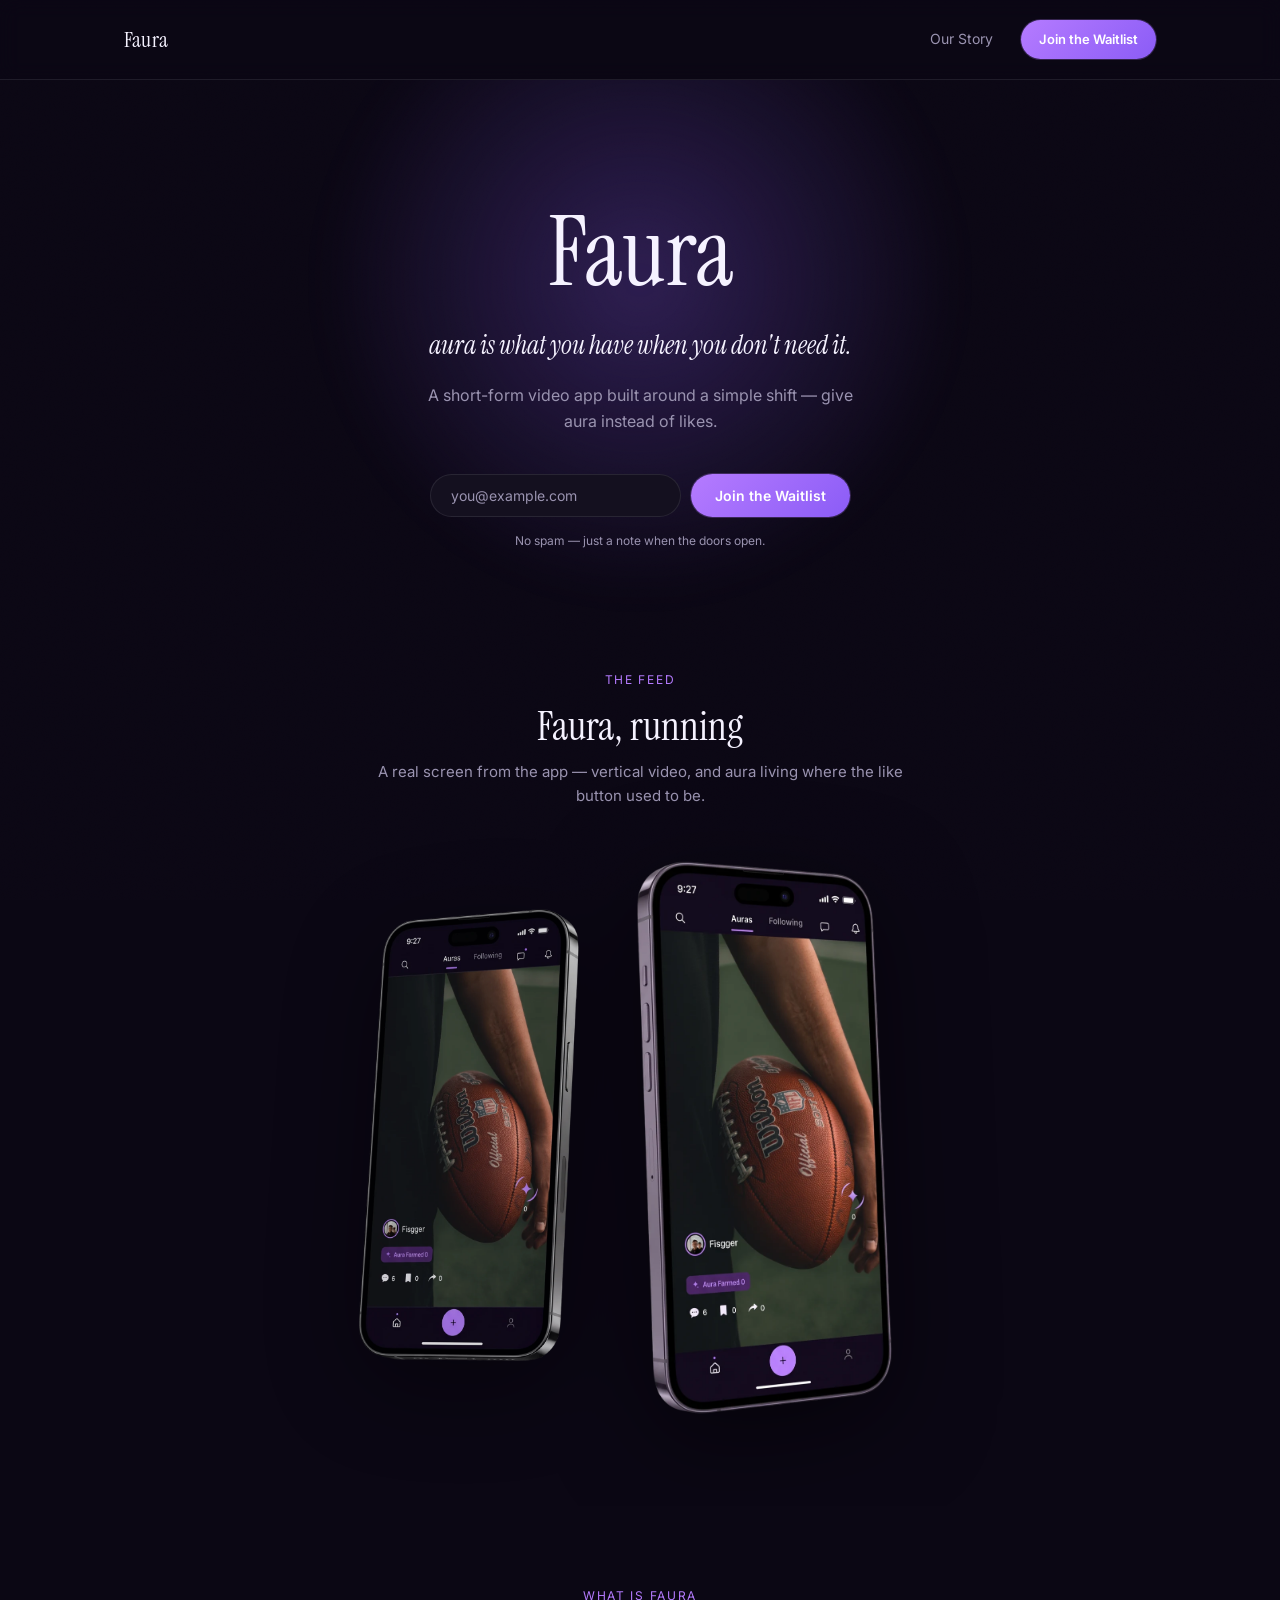
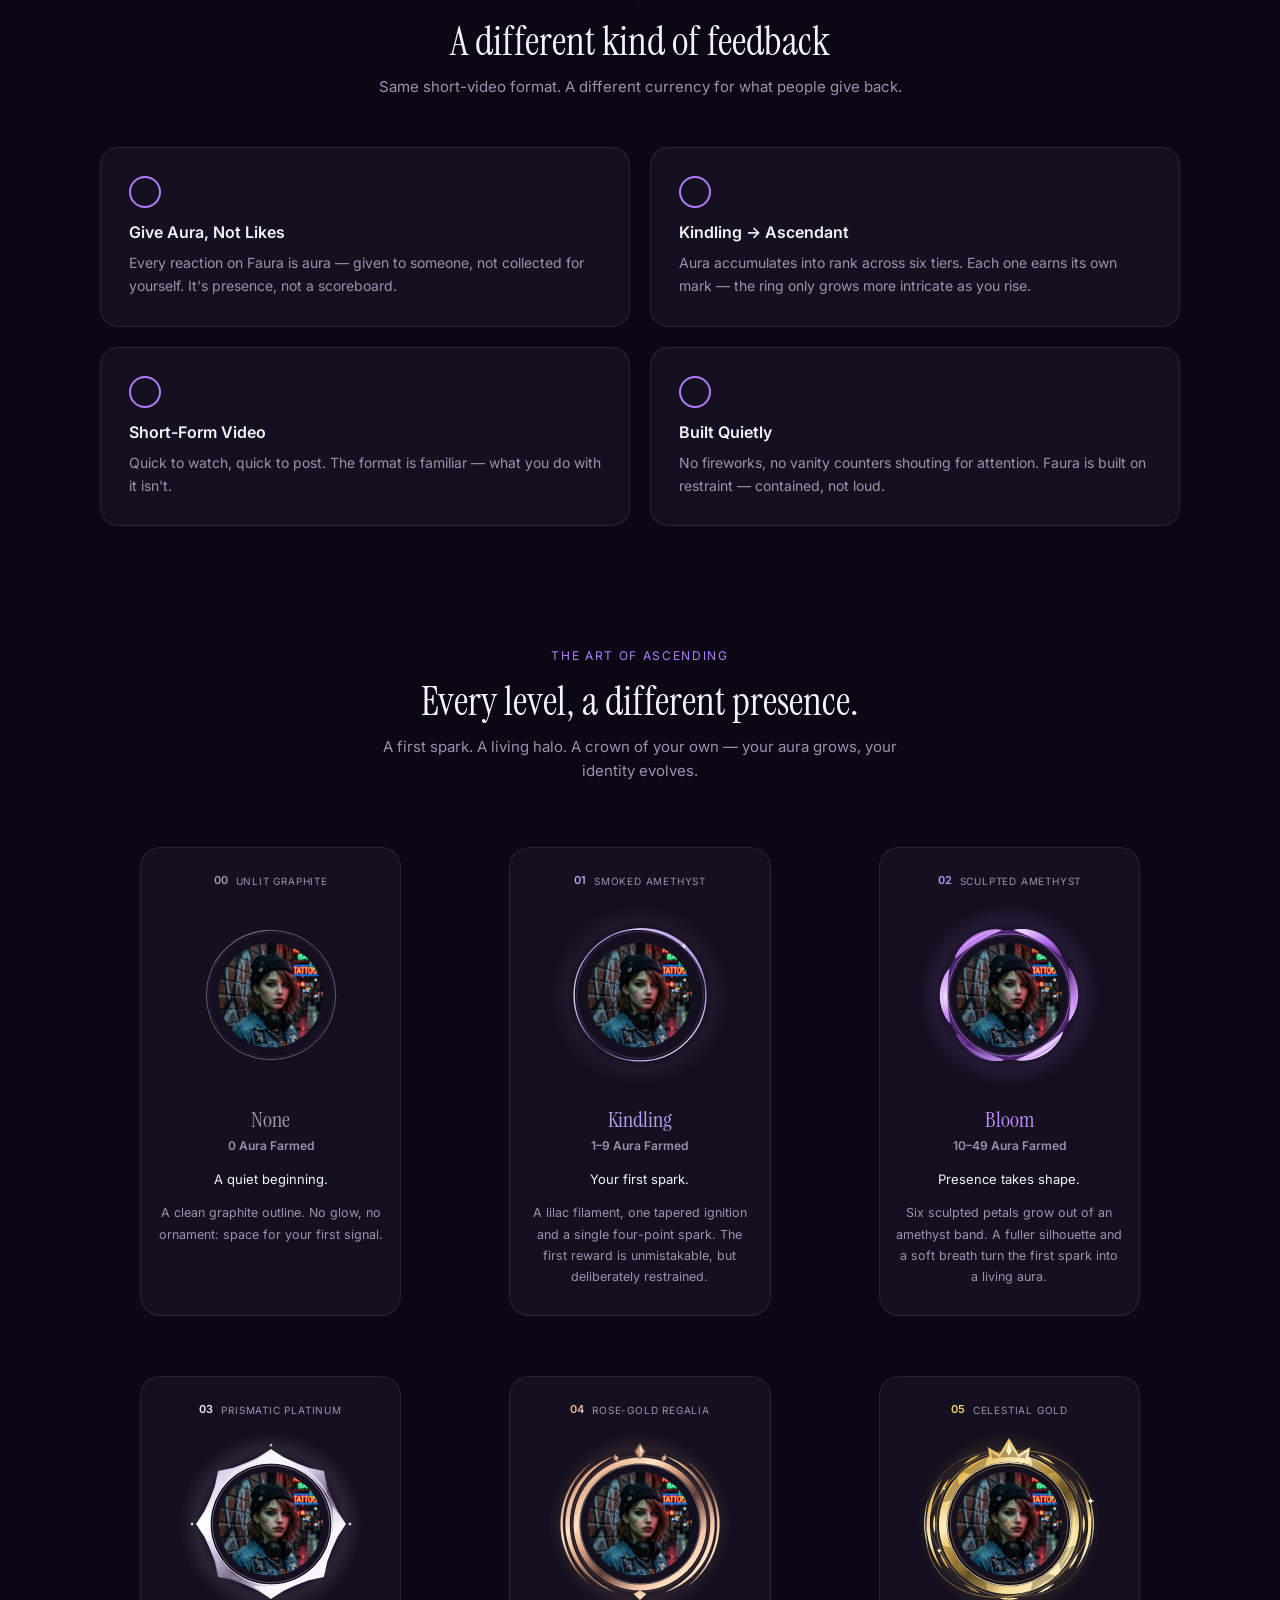
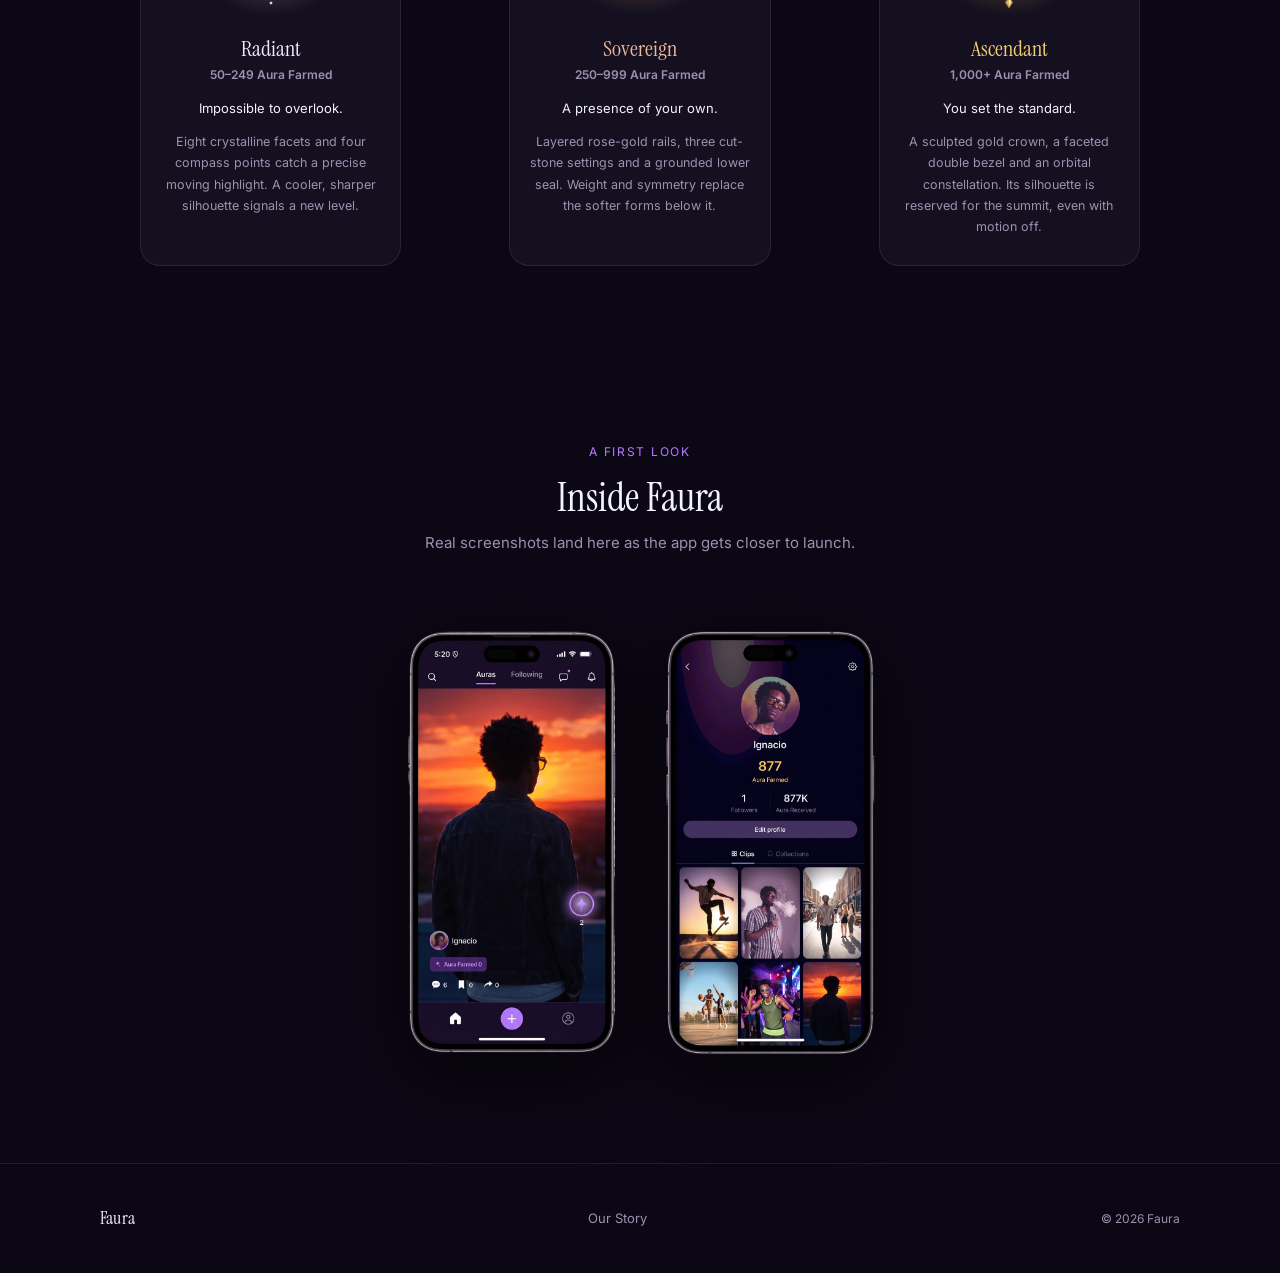
==== index.html @ 0894ff1d "Replace ranks section with the full V3 rank system Six ranks (None through Ascendant) instead of fiv" ====
<!DOCTYPE html>
<html lang="en">
<head>
  <!-- Google tag (gtag.js) -->
  <script async src="https://www.googletagmanager.com/gtag/js?id=G-32G35X603Q"></script>
  <script>
    window.dataLayer = window.dataLayer || [];
    function gtag(){dataLayer.push(arguments);}
    gtag('js', new Date());
    gtag('config', 'G-32G35X603Q');
  </script>

  <meta charset="UTF-8" />
  <meta name="viewport" content="width=device-width, initial-scale=1.0" />
  <title>Faura — aura is what you have when you don't need it</title>
  <meta name="description" content="Faura is a short-form video app built around a simple shift: give aura instead of likes. Join the waitlist." />

  <link rel="preconnect" href="https://fonts.googleapis.com" />
  <link rel="preconnect" href="https://fonts.gstatic.com" crossorigin />
  <link href="https://fonts.googleapis.com/css2?family=Instrument+Serif:ital@0;1&family=Inter:wght@400;500;600;700&display=swap" rel="stylesheet" />

  <link rel="stylesheet" href="styles.css" />
</head>
<body>

  <header class="nav">
    <div class="nav-inner">
      <a href="index.html" class="wordmark">Faura</a>
      <nav class="nav-links">
        <a href="story.html" class="nav-link">Our Story</a>
        <a href="#waitlist" class="btn btn-primary btn-sm">Join the Waitlist</a>
      </nav>
    </div>
  </header>

  <main>
    <section class="hero" id="waitlist">
      <div class="hero-glow"></div>
      <div class="hero-inner">
        <h1>Faura</h1>
        <p class="hero-tagline">aura is what you have when you don't need it.</p>
        <p class="hero-desc">A short-form video app built around a simple shift — give aura instead of likes.</p>

        <!--
          Netlify Forms: this static form is auto-detected at deploy time.
          Submissions appear in the Netlify dashboard under Forms.
          No backend or JS required.
        -->
        <form name="waitlist" method="POST" data-netlify="true" netlify-honeypot="bot-field" class="waitlist-form">
          <input type="hidden" name="form-name" value="waitlist" />
          <p class="hidden-field">
            <label>Don't fill this out if you're human: <input name="bot-field" /></label>
          </p>
          <input type="email" name="email" placeholder="you@example.com" aria-label="Email address" required />
          <button type="submit" class="btn btn-primary">Join the Waitlist</button>
        </form>
        <p class="waitlist-note">No spam — just a note when the doors open.</p>
      </div>
    </section>

    <section class="showcase-section" id="feed-showcase">
      <div class="section-head">
        <span class="eyebrow">The Feed</span>
        <h2>Faura, running</h2>
        <p>A real screen from the app — vertical video, and aura living where the like button used to be.</p>
      </div>

      <div class="showcase-phones reveal">
        <img src="assets/screenshot-feed-angled.webp" alt="Faura feed, angled view" class="phone-back" width="781" height="1400" />
        <img src="assets/screenshot-feed-front.webp" alt="Faura feed" class="phone-front" width="781" height="1400" />
      </div>
    </section>

    <section id="what-is-faura">
      <div class="section-head">
        <span class="eyebrow">What is Faura</span>
        <h2>A different kind of feedback</h2>
        <p>Same short-video format. A different currency for what people give back.</p>
      </div>

      <div class="feature-grid">
        <div class="feature-card">
          <div class="feature-ring"></div>
          <h3>Give Aura, Not Likes</h3>
          <p>Every reaction on Faura is aura — given to someone, not collected for yourself. It's presence, not a scoreboard.</p>
        </div>
        <div class="feature-card">
          <div class="feature-ring"></div>
          <h3>Kindling → Ascendant</h3>
          <p>Aura accumulates into rank across six tiers. Each one earns its own mark — the ring only grows more intricate as you rise.</p>
        </div>
        <div class="feature-card">
          <div class="feature-ring"></div>
          <h3>Short-Form Video</h3>
          <p>Quick to watch, quick to post. The format is familiar — what you do with it isn't.</p>
        </div>
        <div class="feature-card">
          <div class="feature-ring"></div>
          <h3>Built Quietly</h3>
          <p>No fireworks, no vanity counters shouting for attention. Faura is built on restraint — contained, not loud.</p>
        </div>
      </div>
    </section>

    <section class="ranks-section" id="ranks">
      <div class="section-head">
        <span class="eyebrow">The Art of Ascending</span>
        <h2>Every level, a different presence.</h2>
        <p>A first spark. A living halo. A crown of your own — your aura grows, your identity evolves.</p>
      </div>

      <div class="prank-grid">
        <figure class="prank-card" data-rank="none">
          <div class="prank-meta">
            <span class="prank-number">00</span>
            <span class="prank-material">Unlit graphite</span>
          </div>
          <div class="prank-visual">
            <div class="prank-avatar"><img src="assets/default-avatar.webp" alt="" /></div>
            <svg xmlns="http://www.w3.org/2000/svg" class="rk-svg" viewBox="0 0 320 320" fill="none" data-rk="none" role="img" aria-labelledby="prank-none-title"><title id="prank-none-title">None — 0 Aura Farmed</title><defs><linearGradient id="prank-none-metal" x1="48" y1="38" x2="268" y2="298" gradientUnits="userSpaceOnUse"><stop stop-color="#29262e"/><stop offset=".14" stop-color="#57515f"/><stop offset=".29" stop-color="#bbb5c2"/><stop offset=".40" stop-color="#57515f"/><stop offset=".55" stop-color="#29262e"/><stop offset=".72" stop-color="#928997"/><stop offset=".83" stop-color="#bbb5c2"/><stop offset="1" stop-color="#29262e"/></linearGradient><linearGradient id="prank-none-light" x1="58" y1="49" x2="250" y2="270" gradientUnits="userSpaceOnUse"><stop stop-color="#bbb5c2"/><stop offset=".4" stop-color="#928997"/><stop offset="1" stop-color="#57515f"/></linearGradient><radialGradient id="prank-none-avatar" cx=".35" cy=".2" r=".8"><stop stop-color="#30263d"/><stop offset="1" stop-color="#100b18"/></radialGradient><radialGradient id="prank-none-halo"><stop stop-color="#57515f" stop-opacity="0"/><stop offset=".66" stop-color="#57515f" stop-opacity="0"/><stop offset=".81" stop-color="#57515f" stop-opacity="0"/><stop offset="1" stop-color="#57515f" stop-opacity="0"/></radialGradient><clipPath id="prank-none-aperture"><circle cx="160" cy="160" r="88"/></clipPath></defs><circle class="rk-halo" cx="160" cy="160" r="154" fill="url(#prank-none-halo)"/><g class="rk-sign" opacity=".24" transform="translate(160 160) scale(1.3)"><path d="M0 -10 C1.5 -3.1 3.1 -1.5 10 0 C3.1 1.5 1.5 3.1 0 10 C-1.5 3.1 -3.1 1.5 -10 0 C-3.1 -1.5 -1.5 -3.1 0 -10Z" fill="#928997" /></g><g class="rk-frame"><circle cx="160" cy="160" r="109" fill="none" stroke="#706777" stroke-width="1.5" /><circle cx="160" cy="160" r="105" fill="none" stroke="#38313e" stroke-width="0.7" /><path d="M65.603 105.5 A109 109 0 0 1 154.295 51.149" fill="none" stroke="#c0b4c9" stroke-width="1" opacity=".55"/></g></svg>
          </div>
          <h3 class="prank-name">None</h3>
          <span class="prank-range">0 Aura Farmed</span>
          <p class="prank-signature">A quiet beginning.</p>
          <p class="prank-detail">A clean graphite outline. No glow, no ornament: space for your first signal.</p>
        </figure>

        <figure class="prank-card" data-rank="kindling">
          <div class="prank-meta">
            <span class="prank-number">01</span>
            <span class="prank-material">Smoked amethyst</span>
          </div>
          <div class="prank-visual">
            <div class="prank-avatar"><img src="assets/default-avatar.webp" alt="" /></div>
            <svg xmlns="http://www.w3.org/2000/svg" class="rk-svg" viewBox="0 0 320 320" fill="none" data-rk="kindling" role="img" aria-labelledby="prank-kindling-title"><title id="prank-kindling-title">Kindling — 1–9 Aura Farmed</title><defs><linearGradient id="prank-kindling-metal" x1="48" y1="38" x2="268" y2="298" gradientUnits="userSpaceOnUse"><stop stop-color="#473457"/><stop offset=".14" stop-color="#aa87e0"/><stop offset=".29" stop-color="#eee4ff"/><stop offset=".40" stop-color="#aa87e0"/><stop offset=".55" stop-color="#473457"/><stop offset=".72" stop-color="#c3a5ef"/><stop offset=".83" stop-color="#eee4ff"/><stop offset="1" stop-color="#473457"/></linearGradient><linearGradient id="prank-kindling-light" x1="58" y1="49" x2="250" y2="270" gradientUnits="userSpaceOnUse"><stop stop-color="#eee4ff"/><stop offset=".4" stop-color="#c3a5ef"/><stop offset="1" stop-color="#aa87e0"/></linearGradient><radialGradient id="prank-kindling-avatar" cx=".35" cy=".2" r=".8"><stop stop-color="#30263d"/><stop offset="1" stop-color="#100b18"/></radialGradient><radialGradient id="prank-kindling-halo"><stop stop-color="#aa87e0" stop-opacity="0"/><stop offset=".66" stop-color="#aa87e0" stop-opacity="0"/><stop offset=".81" stop-color="#aa87e0" stop-opacity="0.055"/><stop offset="1" stop-color="#aa87e0" stop-opacity="0"/></radialGradient><clipPath id="prank-kindling-aperture"><circle cx="160" cy="160" r="88"/></clipPath></defs><circle class="rk-halo" cx="160" cy="160" r="154" fill="url(#prank-kindling-halo)"/><g class="rk-sign" opacity=".24" transform="translate(160 160) scale(1.3)"><path d="M0 -10 C1.5 -3.1 3.1 -1.5 10 0 C3.1 1.5 1.5 3.1 0 10 C-1.5 3.1 -3.1 1.5 -10 0 C-3.1 -1.5 -1.5 -3.1 0 -10Z" fill="#c3a5ef" /></g><g class="rk-frame"><circle cx="160" cy="160" r="107" fill="none" stroke="#aa87e0" stroke-width="1.1" opacity=".38"/><circle cx="160" cy="160" r="111" fill="none" stroke="url(#prank-kindling-metal)" stroke-width="2.2" /><g class="rk-spin rk-ignition"><path d="M136.922 51.426 L141.23 50.192 L145.617 49.258 L150.052 48.536 L154.523 48.015 L159.02 47.691 L163.534 47.562 L168.055 47.629 L172.575 47.891 L177.085 48.346 L181.577 48.996 L186.041 49.838 L190.469 50.871 L194.853 52.093 L199.183 53.503 L203.452 55.099 L207.65 56.876 L211.77 58.833 L215.803 60.965 L219.743 63.268 L223.58 65.738 L227.308 68.371 L230.92 71.161 L234.407 74.102 L237.765 77.189 L240.986 80.416 L244.064 83.776 L246.993 87.262 L249.769 90.869 L252.386 94.587 L254.839 98.411 L257.123 102.332 L259.235 106.344 L261.171 110.437 L262.927 114.604 L264.499 118.837 L265.883 123.128 L267.074 127.468 L268.066 131.851 L268.843 136.268 L269.314 140.725 L269.314 140.725 L268.061 136.439 L266.766 132.19 L265.339 127.996 L263.769 123.864 L262.054 119.8 L260.194 115.809 L258.191 111.897 L256.047 108.068 L253.764 104.327 L251.346 100.679 L248.797 97.128 L246.119 93.679 L243.317 90.336 L240.395 87.102 L237.356 83.982 L234.205 80.98 L230.945 78.099 L227.582 75.342 L224.119 72.713 L220.561 70.215 L216.912 67.852 L213.177 65.626 L209.361 63.54 L205.468 61.597 L201.504 59.8 L197.473 58.151 L193.38 56.653 L189.231 55.307 L185.03 54.117 L180.783 53.083 L176.494 52.208 L172.171 51.493 L167.818 50.939 L163.44 50.547 L159.043 50.318 L154.632 50.25 L150.213 50.343 L145.79 50.591 L141.365 50.981 L136.922 51.426Z" fill="url(#prank-kindling-light)" /><g transform="translate(234.273 77.511) scale(0.6)"><path d="M0 -10 C1.5 -3.1 3.1 -1.5 10 0 C3.1 1.5 1.5 3.1 0 10 C-1.5 3.1 -3.1 1.5 -10 0 C-3.1 -1.5 -1.5 -3.1 0 -10Z" fill="#eee4ff" /></g></g></g></svg>
          </div>
          <h3 class="prank-name">Kindling</h3>
          <span class="prank-range">1–9 Aura Farmed</span>
          <p class="prank-signature">Your first spark.</p>
          <p class="prank-detail">A lilac filament, one tapered ignition and a single four-point spark. The first reward is unmistakable, but deliberately restrained.</p>
        </figure>

        <figure class="prank-card" data-rank="bloom">
          <div class="prank-meta">
            <span class="prank-number">02</span>
            <span class="prank-material">Sculpted amethyst</span>
          </div>
          <div class="prank-visual">
            <div class="prank-avatar"><img src="assets/default-avatar.webp" alt="" /></div>
            <svg xmlns="http://www.w3.org/2000/svg" class="rk-svg" viewBox="0 0 320 320" fill="none" data-rk="bloom" role="img" aria-labelledby="prank-bloom-title"><title id="prank-bloom-title">Bloom — 10–49 Aura Farmed</title><defs><linearGradient id="prank-bloom-metal" x1="48" y1="38" x2="268" y2="298" gradientUnits="userSpaceOnUse"><stop stop-color="#4d236e"/><stop offset=".14" stop-color="#b069ec"/><stop offset=".29" stop-color="#f0dcff"/><stop offset=".40" stop-color="#b069ec"/><stop offset=".55" stop-color="#4d236e"/><stop offset=".72" stop-color="#cd97fa"/><stop offset=".83" stop-color="#f0dcff"/><stop offset="1" stop-color="#4d236e"/></linearGradient><linearGradient id="prank-bloom-light" x1="58" y1="49" x2="250" y2="270" gradientUnits="userSpaceOnUse"><stop stop-color="#f0dcff"/><stop offset=".4" stop-color="#cd97fa"/><stop offset="1" stop-color="#b069ec"/></linearGradient><radialGradient id="prank-bloom-avatar" cx=".35" cy=".2" r=".8"><stop stop-color="#30263d"/><stop offset="1" stop-color="#100b18"/></radialGradient><radialGradient id="prank-bloom-halo"><stop stop-color="#b069ec" stop-opacity="0"/><stop offset=".66" stop-color="#b069ec" stop-opacity="0"/><stop offset=".81" stop-color="#b069ec" stop-opacity="0.105"/><stop offset="1" stop-color="#b069ec" stop-opacity="0"/></radialGradient><clipPath id="prank-bloom-aperture"><circle cx="160" cy="160" r="88"/></clipPath></defs><circle class="rk-halo" cx="160" cy="160" r="154" fill="url(#prank-bloom-halo)"/><g class="rk-sign" opacity=".24" transform="translate(160 160) scale(1.3)"><path d="M0 -10 C1.5 -3.1 3.1 -1.5 10 0 C3.1 1.5 1.5 3.1 0 10 C-1.5 3.1 -3.1 1.5 -10 0 C-3.1 -1.5 -1.5 -3.1 0 -10Z" fill="#cd97fa" /></g><g class="rk-frame"><g class="rk-breathe"><circle cx="160" cy="160" r="106" fill="none" stroke="#4d236e" stroke-width="7" /><circle cx="160" cy="160" r="103" fill="none" stroke="#cd97fa" stroke-width="1.4" opacity=".7"/><path d="M167.673 50.268 L170.153 49.502 L172.635 49.101 L175.128 48.842 L177.629 48.693 L180.137 48.643 L182.647 48.685 L185.158 48.816 L187.667 49.034 L190.17 49.337 L192.665 49.724 L195.149 50.195 L197.618 50.75 L200.069 51.388 L202.5 52.108 L204.907 52.909 L207.287 53.791 L209.638 54.753 L211.955 55.794 L214.237 56.912 L216.48 58.107 L218.682 59.376 L220.84 60.719 L222.95 62.133 L225.012 63.616 L227.021 65.167 L228.976 66.784 L230.875 68.464 L232.715 70.205 L234.494 72.005 L236.209 73.861 L237.86 75.771 L239.444 77.734 L240.957 79.746 L242.399 81.806 L243.765 83.913 L245.051 86.066 L246.251 88.266 L247.352 90.517 L248.327 92.834 L248.992 95.344 L248.992 95.344 L246.793 94.001 L244.822 92.53 L242.894 91.058 L240.985 89.601 L239.083 88.166 L237.183 86.756 L235.283 85.371 L233.381 84.011 L231.476 82.678 L229.567 81.369 L227.654 80.084 L225.736 78.823 L223.813 77.584 L221.885 76.368 L219.951 75.172 L218.011 73.996 L216.064 72.839 L214.11 71.7 L212.148 70.58 L210.178 69.477 L208.198 68.39 L206.208 67.32 L204.208 66.267 L202.195 65.229 L200.169 64.207 L198.13 63.2 L196.077 62.21 L194.007 61.236 L191.921 60.277 L189.818 59.336 L187.697 58.41 L185.556 57.501 L183.395 56.608 L181.214 55.731 L179.011 54.868 L176.786 54.015 L174.539 53.168 L172.269 52.314 L169.977 51.421 L167.673 50.268Z" fill="url(#prank-bloom-metal)" /><path d="M171.707 48.614 L173.669 48.673 L175.625 48.819 L177.578 49.014 L179.528 49.253 L181.473 49.532 L183.413 49.852 L185.347 50.212 L187.274 50.61 L189.194 51.048 L191.105 51.523 L193.008 52.037 L194.9 52.589 L196.781 53.179 L198.651 53.806 L200.509 54.471 L202.353 55.173 L204.183 55.912 L205.998 56.687 L207.797 57.499 L209.58 58.346 L211.345 59.229 L213.092 60.148 L214.821 61.101 L216.53 62.088 L218.218 63.109 L219.886 64.163 L221.531 65.25 L223.154 66.37 L224.754 67.521 L226.331 68.704 L227.882 69.917 L229.409 71.161 L230.909 72.434 L232.383 73.737 L233.83 75.069 L235.248 76.429 L236.636 77.818 L237.992 79.237 L239.311 80.689 L240.566 82.198 L240.566 82.198 L239.081 80.919 L237.612 79.631 L236.132 78.359 L234.638 77.107 L233.127 75.876 L231.601 74.669 L230.058 73.485 L228.499 72.325 L226.924 71.188 L225.333 70.076 L223.727 68.989 L222.105 67.926 L220.468 66.887 L218.816 65.874 L217.15 64.886 L215.47 63.923 L213.776 62.985 L212.069 62.072 L210.349 61.185 L208.615 60.324 L206.869 59.488 L205.111 58.679 L203.341 57.895 L201.559 57.138 L199.766 56.407 L197.961 55.702 L196.146 55.025 L194.32 54.374 L192.484 53.75 L190.638 53.154 L188.782 52.585 L186.917 52.043 L185.042 51.529 L183.16 51.043 L181.268 50.583 L179.369 50.151 L177.463 49.744 L175.549 49.361 L173.629 48.997 L171.707 48.614Z" fill="url(#prank-bloom-light)" opacity=".75"/><path d="M258.867 111.779 L260.771 113.544 L262.359 115.493 L263.83 117.522 L265.209 119.614 L266.506 121.76 L267.725 123.956 L268.867 126.196 L269.933 128.477 L270.923 130.797 L271.834 133.151 L272.668 135.537 L273.422 137.953 L274.095 140.395 L274.687 142.86 L275.197 145.345 L275.623 147.848 L275.965 150.364 L276.223 152.892 L276.395 155.427 L276.482 157.967 L276.484 160.508 L276.4 163.048 L276.231 165.583 L275.977 168.11 L275.638 170.626 L275.216 173.127 L274.71 175.611 L274.122 178.075 L273.453 180.516 L272.703 182.93 L271.874 185.315 L270.966 187.667 L269.981 189.984 L268.917 192.263 L267.776 194.499 L266.554 196.69 L265.249 198.828 L263.85 200.908 L262.331 202.911 L260.49 204.741 L260.49 204.741 L260.553 202.166 L260.842 199.723 L261.153 197.317 L261.46 194.935 L261.751 192.571 L262.023 190.221 L262.273 187.883 L262.499 185.556 L262.701 183.239 L262.88 180.931 L263.036 178.632 L263.169 176.34 L263.28 174.056 L263.37 171.778 L263.439 169.505 L263.487 167.237 L263.516 164.972 L263.525 162.711 L263.514 160.452 L263.484 158.194 L263.435 155.936 L263.367 153.678 L263.279 151.418 L263.172 149.156 L263.044 146.891 L262.896 144.622 L262.727 142.348 L262.536 140.069 L262.323 137.784 L262.087 135.491 L261.828 133.191 L261.544 130.883 L261.237 128.565 L260.906 126.237 L260.553 123.898 L260.179 121.545 L259.789 119.175 L259.394 116.782 L259.021 114.351 L258.867 111.779Z" fill="url(#prank-bloom-metal)" /><path d="M262.317 114.445 L263.247 116.174 L264.098 117.942 L264.906 119.73 L265.674 121.538 L266.404 123.362 L267.097 125.202 L267.753 127.057 L268.371 128.925 L268.952 130.806 L269.496 132.7 L270.002 134.604 L270.47 136.519 L270.9 138.443 L271.292 140.376 L271.645 142.317 L271.959 144.265 L272.234 146.219 L272.47 148.179 L272.667 150.143 L272.824 152.111 L272.942 154.081 L273.021 156.053 L273.06 158.027 L273.059 160 L273.019 161.973 L272.94 163.944 L272.821 165.913 L272.663 167.878 L272.466 169.84 L272.23 171.796 L271.955 173.746 L271.641 175.69 L271.289 177.626 L270.898 179.554 L270.468 181.473 L269.998 183.381 L269.489 185.278 L268.939 187.161 L268.341 189.03 L267.661 190.871 L267.661 190.871 L268.026 188.946 L268.408 187.029 L268.769 185.111 L269.107 183.191 L269.417 181.268 L269.699 179.343 L269.953 177.415 L270.179 175.485 L270.375 173.552 L270.543 171.619 L270.681 169.683 L270.791 167.747 L270.872 165.811 L270.924 163.874 L270.947 161.937 L270.941 160 L270.906 158.064 L270.843 156.129 L270.751 154.196 L270.63 152.264 L270.481 150.334 L270.303 148.407 L270.096 146.482 L269.861 144.56 L269.597 142.641 L269.305 140.727 L268.984 138.816 L268.635 136.909 L268.257 135.007 L267.85 133.11 L267.415 131.218 L266.951 129.332 L266.46 127.452 L265.94 125.578 L265.392 123.711 L264.817 121.85 L264.216 119.995 L263.591 118.147 L262.946 116.302 L262.317 114.445Z" fill="url(#prank-bloom-light)" opacity=".75"/><path d="M251.194 221.511 L250.617 224.042 L249.724 226.392 L248.702 228.68 L247.58 230.921 L246.369 233.117 L245.078 235.27 L243.709 237.38 L242.266 239.444 L240.752 241.46 L239.169 243.427 L237.519 245.342 L235.804 247.203 L234.026 249.007 L232.187 250.752 L230.29 252.436 L228.336 254.056 L226.328 255.611 L224.267 257.098 L222.158 258.515 L220.002 259.86 L217.802 261.132 L215.56 262.329 L213.28 263.45 L210.965 264.494 L208.617 265.458 L206.239 266.343 L203.835 267.148 L201.408 267.87 L198.959 268.511 L196.494 269.069 L194.014 269.543 L191.523 269.933 L189.023 270.238 L186.518 270.456 L184.011 270.586 L181.503 270.624 L178.998 270.563 L176.498 270.391 L174.003 270.076 L171.498 269.397 L171.498 269.397 L173.76 268.165 L176.02 267.193 L178.259 266.26 L180.475 265.334 L182.669 264.405 L184.84 263.465 L186.989 262.512 L189.117 261.544 L191.225 260.561 L193.313 259.562 L195.382 258.548 L197.433 257.517 L199.467 256.471 L201.485 255.41 L203.488 254.333 L205.477 253.241 L207.452 252.133 L209.415 251.01 L211.366 249.872 L213.306 248.717 L215.237 247.546 L217.159 246.357 L219.072 245.152 L220.977 243.927 L222.875 242.684 L224.766 241.422 L226.65 240.138 L228.529 238.833 L230.402 237.506 L232.269 236.155 L234.131 234.781 L235.989 233.381 L237.842 231.957 L239.693 230.506 L241.542 229.03 L243.392 227.53 L245.25 226.007 L247.125 224.469 L249.044 222.93 L251.194 221.511Z" fill="url(#prank-bloom-metal)" /><path d="M250.61 225.832 L249.577 227.501 L248.473 229.123 L247.327 230.716 L246.146 232.285 L244.931 233.83 L243.684 235.35 L242.406 236.845 L241.097 238.315 L239.759 239.759 L238.391 241.176 L236.995 242.567 L235.571 243.93 L234.119 245.264 L232.641 246.57 L231.136 247.846 L229.606 249.092 L228.052 250.307 L226.473 251.492 L224.87 252.644 L223.245 253.764 L221.597 254.852 L219.928 255.906 L218.239 256.926 L216.53 257.912 L214.801 258.864 L213.054 259.781 L211.29 260.662 L209.509 261.508 L207.712 262.318 L205.9 263.092 L204.073 263.829 L202.233 264.529 L200.379 265.192 L198.514 265.817 L196.638 266.404 L194.751 266.952 L192.854 267.459 L190.947 267.924 L189.03 268.341 L187.095 268.673 L187.095 268.673 L188.946 268.026 L190.796 267.398 L192.638 266.753 L194.469 266.085 L196.289 265.392 L198.098 264.674 L199.895 263.93 L201.679 263.16 L203.451 262.364 L205.21 261.542 L206.955 260.695 L208.686 259.822 L210.404 258.923 L212.107 257.999 L213.796 257.051 L215.47 256.077 L217.13 255.079 L218.773 254.057 L220.402 253.011 L222.014 251.94 L223.611 250.846 L225.191 249.728 L226.755 248.587 L228.302 247.422 L229.832 246.235 L231.344 245.024 L232.838 243.791 L234.315 242.535 L235.773 241.257 L237.213 239.956 L238.633 238.633 L240.035 237.289 L241.417 235.923 L242.78 234.536 L244.124 233.127 L245.448 231.699 L246.753 230.251 L248.042 228.786 L249.317 227.305 L250.61 225.832Z" fill="url(#prank-bloom-light)" opacity=".75"/><path d="M152.327 269.732 L149.847 270.498 L147.365 270.899 L144.872 271.158 L142.371 271.307 L139.863 271.357 L137.353 271.315 L134.842 271.184 L132.333 270.966 L129.83 270.663 L127.335 270.276 L124.851 269.805 L122.382 269.25 L119.931 268.612 L117.5 267.892 L115.093 267.091 L112.713 266.209 L110.362 265.247 L108.045 264.206 L105.763 263.088 L103.52 261.893 L101.318 260.624 L99.16 259.281 L97.05 257.867 L94.988 256.384 L92.979 254.833 L91.024 253.216 L89.125 251.536 L87.285 249.795 L85.506 247.995 L83.791 246.139 L82.14 244.229 L80.556 242.266 L79.043 240.254 L77.601 238.194 L76.235 236.087 L74.949 233.934 L73.749 231.734 L72.648 229.483 L71.673 227.166 L71.008 224.656 L71.008 224.656 L73.207 225.999 L75.178 227.47 L77.106 228.942 L79.015 230.399 L80.917 231.834 L82.817 233.244 L84.717 234.629 L86.619 235.989 L88.524 237.322 L90.433 238.631 L92.346 239.916 L94.264 241.177 L96.187 242.416 L98.115 243.632 L100.049 244.828 L101.989 246.004 L103.936 247.161 L105.89 248.3 L107.852 249.42 L109.822 250.523 L111.802 251.61 L113.792 252.68 L115.792 253.733 L117.805 254.771 L119.831 255.793 L121.87 256.8 L123.923 257.79 L125.993 258.764 L128.079 259.723 L130.182 260.664 L132.303 261.59 L134.444 262.499 L136.605 263.392 L138.786 264.269 L140.989 265.132 L143.214 265.985 L145.461 266.832 L147.731 267.686 L150.023 268.579 L152.327 269.732Z" fill="url(#prank-bloom-metal)" /><path d="M148.293 271.386 L146.331 271.327 L144.375 271.181 L142.422 270.986 L140.472 270.747 L138.527 270.468 L136.587 270.148 L134.653 269.788 L132.726 269.39 L130.806 268.952 L128.895 268.477 L126.992 267.963 L125.1 267.411 L123.219 266.821 L121.349 266.194 L119.491 265.529 L117.647 264.827 L115.817 264.088 L114.002 263.313 L112.203 262.501 L110.42 261.654 L108.655 260.771 L106.908 259.852 L105.179 258.899 L103.47 257.912 L101.782 256.891 L100.114 255.837 L98.469 254.75 L96.846 253.63 L95.246 252.479 L93.669 251.296 L92.118 250.083 L90.591 248.839 L89.091 247.566 L87.617 246.263 L86.17 244.931 L84.752 243.571 L83.364 242.182 L82.008 240.763 L80.689 239.311 L79.434 237.802 L79.434 237.802 L80.919 239.081 L82.388 240.369 L83.868 241.641 L85.362 242.893 L86.873 244.124 L88.399 245.331 L89.942 246.515 L91.501 247.675 L93.076 248.812 L94.667 249.924 L96.273 251.011 L97.895 252.074 L99.532 253.113 L101.184 254.126 L102.85 255.114 L104.53 256.077 L106.224 257.015 L107.931 257.928 L109.651 258.815 L111.385 259.676 L113.131 260.512 L114.889 261.321 L116.659 262.105 L118.441 262.862 L120.234 263.593 L122.039 264.298 L123.854 264.975 L125.68 265.626 L127.516 266.25 L129.362 266.846 L131.218 267.415 L133.083 267.957 L134.958 268.471 L136.84 268.957 L138.732 269.417 L140.631 269.849 L142.537 270.256 L144.451 270.639 L146.371 271.003 L148.293 271.386Z" fill="url(#prank-bloom-light)" opacity=".75"/><path d="M61.133 208.221 L59.229 206.456 L57.641 204.507 L56.17 202.478 L54.791 200.386 L53.494 198.24 L52.275 196.044 L51.133 193.804 L50.067 191.523 L49.077 189.203 L48.166 186.849 L47.332 184.463 L46.578 182.047 L45.905 179.605 L45.313 177.14 L44.803 174.655 L44.377 172.152 L44.035 169.636 L43.777 167.108 L43.605 164.573 L43.518 162.033 L43.516 159.492 L43.6 156.952 L43.769 154.417 L44.023 151.89 L44.362 149.374 L44.784 146.873 L45.29 144.389 L45.878 141.925 L46.547 139.484 L47.297 137.07 L48.126 134.685 L49.034 132.333 L50.019 130.016 L51.083 127.737 L52.224 125.501 L53.446 123.31 L54.751 121.172 L56.15 119.092 L57.669 117.089 L59.51 115.259 L59.51 115.259 L59.447 117.834 L59.158 120.277 L58.847 122.683 L58.54 125.065 L58.249 127.429 L57.977 129.779 L57.727 132.117 L57.501 134.444 L57.299 136.761 L57.12 139.069 L56.964 141.368 L56.831 143.66 L56.72 145.944 L56.63 148.222 L56.561 150.495 L56.513 152.763 L56.484 155.028 L56.475 157.289 L56.486 159.548 L56.516 161.806 L56.565 164.064 L56.633 166.322 L56.721 168.582 L56.828 170.844 L56.956 173.109 L57.104 175.378 L57.273 177.652 L57.464 179.931 L57.677 182.216 L57.913 184.509 L58.172 186.809 L58.456 189.117 L58.763 191.435 L59.094 193.763 L59.447 196.102 L59.821 198.455 L60.211 200.825 L60.606 203.218 L60.979 205.649 L61.133 208.221Z" fill="url(#prank-bloom-metal)" /><path d="M57.683 205.555 L56.753 203.826 L55.902 202.058 L55.094 200.27 L54.326 198.462 L53.596 196.638 L52.903 194.798 L52.247 192.943 L51.629 191.075 L51.048 189.194 L50.504 187.3 L49.998 185.396 L49.53 183.481 L49.1 181.557 L48.708 179.624 L48.355 177.683 L48.041 175.735 L47.766 173.781 L47.53 171.821 L47.333 169.857 L47.176 167.889 L47.058 165.919 L46.979 163.947 L46.94 161.973 L46.941 160 L46.981 158.027 L47.06 156.056 L47.179 154.087 L47.337 152.122 L47.534 150.16 L47.77 148.204 L48.045 146.254 L48.359 144.31 L48.711 142.374 L49.102 140.446 L49.532 138.527 L50.002 136.619 L50.511 134.722 L51.061 132.839 L51.659 130.97 L52.339 129.129 L52.339 129.129 L51.974 131.054 L51.592 132.971 L51.231 134.889 L50.893 136.809 L50.583 138.732 L50.301 140.657 L50.047 142.585 L49.821 144.515 L49.625 146.448 L49.457 148.381 L49.319 150.317 L49.209 152.253 L49.128 154.189 L49.076 156.126 L49.053 158.063 L49.059 160 L49.094 161.936 L49.157 163.871 L49.249 165.804 L49.37 167.736 L49.519 169.666 L49.697 171.593 L49.904 173.518 L50.139 175.44 L50.403 177.359 L50.695 179.273 L51.016 181.184 L51.365 183.091 L51.743 184.993 L52.15 186.89 L52.585 188.782 L53.049 190.668 L53.54 192.548 L54.06 194.422 L54.608 196.289 L55.183 198.15 L55.784 200.005 L56.409 201.853 L57.054 203.698 L57.683 205.555Z" fill="url(#prank-bloom-light)" opacity=".75"/><path d="M68.806 98.489 L69.383 95.958 L70.276 93.608 L71.298 91.32 L72.42 89.079 L73.631 86.883 L74.922 84.73 L76.291 82.62 L77.734 80.556 L79.248 78.54 L80.831 76.573 L82.481 74.658 L84.196 72.797 L85.974 70.993 L87.813 69.248 L89.71 67.564 L91.664 65.944 L93.672 64.389 L95.733 62.902 L97.842 61.485 L99.998 60.14 L102.198 58.868 L104.44 57.671 L106.72 56.55 L109.035 55.506 L111.383 54.542 L113.761 53.657 L116.165 52.852 L118.592 52.13 L121.041 51.489 L123.506 50.931 L125.986 50.457 L128.477 50.067 L130.977 49.762 L133.482 49.544 L135.989 49.414 L138.497 49.376 L141.002 49.437 L143.502 49.609 L145.997 49.924 L148.502 50.603 L148.502 50.603 L146.24 51.835 L143.98 52.807 L141.741 53.74 L139.525 54.666 L137.331 55.595 L135.16 56.535 L133.011 57.488 L130.883 58.456 L128.775 59.439 L126.687 60.438 L124.618 61.452 L122.567 62.483 L120.533 63.529 L118.515 64.59 L116.512 65.667 L114.523 66.759 L112.548 67.867 L110.585 68.99 L108.634 70.128 L106.694 71.283 L104.763 72.454 L102.841 73.643 L100.928 74.848 L99.023 76.073 L97.125 77.316 L95.234 78.578 L93.35 79.862 L91.471 81.167 L89.598 82.494 L87.731 83.845 L85.869 85.219 L84.011 86.619 L82.158 88.043 L80.307 89.494 L78.458 90.97 L76.608 92.47 L74.75 93.993 L72.875 95.531 L70.956 97.07 L68.806 98.489Z" fill="url(#prank-bloom-metal)" /><path d="M69.39 94.168 L70.423 92.499 L71.527 90.877 L72.673 89.284 L73.854 87.715 L75.069 86.17 L76.316 84.65 L77.594 83.155 L78.903 81.685 L80.241 80.241 L81.609 78.824 L83.005 77.433 L84.429 76.07 L85.881 74.736 L87.359 73.43 L88.864 72.154 L90.394 70.908 L91.948 69.693 L93.527 68.508 L95.13 67.356 L96.755 66.236 L98.403 65.148 L100.072 64.094 L101.761 63.074 L103.47 62.088 L105.199 61.136 L106.946 60.219 L108.71 59.338 L110.491 58.492 L112.288 57.682 L114.1 56.908 L115.927 56.171 L117.767 55.471 L119.621 54.808 L121.486 54.183 L123.362 53.596 L125.249 53.048 L127.146 52.541 L129.053 52.076 L130.97 51.659 L132.905 51.327 L132.905 51.327 L131.054 51.974 L129.204 52.602 L127.362 53.247 L125.531 53.915 L123.711 54.608 L121.902 55.326 L120.105 56.07 L118.321 56.84 L116.549 57.636 L114.79 58.458 L113.045 59.305 L111.314 60.178 L109.596 61.077 L107.893 62.001 L106.204 62.949 L104.53 63.923 L102.87 64.921 L101.227 65.943 L99.598 66.989 L97.986 68.06 L96.389 69.154 L94.809 70.272 L93.245 71.413 L91.698 72.578 L90.168 73.765 L88.656 74.976 L87.162 76.209 L85.685 77.465 L84.227 78.743 L82.787 80.044 L81.367 81.367 L79.965 82.711 L78.583 84.077 L77.22 85.464 L75.876 86.873 L74.552 88.301 L73.247 89.749 L71.958 91.214 L70.683 92.695 L69.39 94.168Z" fill="url(#prank-bloom-light)" opacity=".75"/><circle cx="160" cy="160" r="100" fill="none" stroke="#b069ec" stroke-width="0.75" opacity=".4"/></g></g></svg>
          </div>
          <h3 class="prank-name">Bloom</h3>
          <span class="prank-range">10–49 Aura Farmed</span>
          <p class="prank-signature">Presence takes shape.</p>
          <p class="prank-detail">Six sculpted petals grow out of an amethyst band. A fuller silhouette and a soft breath turn the first spark into a living aura.</p>
        </figure>

        <figure class="prank-card" data-rank="radiant">
          <div class="prank-meta">
            <span class="prank-number">03</span>
            <span class="prank-material">Prismatic platinum</span>
          </div>
          <div class="prank-visual">
            <div class="prank-avatar"><img src="assets/default-avatar.webp" alt="" /></div>
            <svg xmlns="http://www.w3.org/2000/svg" class="rk-svg" viewBox="0 0 320 320" fill="none" data-rk="radiant" role="img" aria-labelledby="prank-radiant-title"><title id="prank-radiant-title">Radiant — 50–249 Aura Farmed</title><defs><linearGradient id="prank-radiant-metal" x1="48" y1="38" x2="268" y2="298" gradientUnits="userSpaceOnUse"><stop stop-color="#574465"/><stop offset=".14" stop-color="#d5cce8"/><stop offset=".29" stop-color="#ffffff"/><stop offset=".40" stop-color="#d5cce8"/><stop offset=".55" stop-color="#574465"/><stop offset=".72" stop-color="#f1e7ff"/><stop offset=".83" stop-color="#ffffff"/><stop offset="1" stop-color="#574465"/></linearGradient><linearGradient id="prank-radiant-light" x1="58" y1="49" x2="250" y2="270" gradientUnits="userSpaceOnUse"><stop stop-color="#ffffff"/><stop offset=".4" stop-color="#f1e7ff"/><stop offset="1" stop-color="#d5cce8"/></linearGradient><radialGradient id="prank-radiant-avatar" cx=".35" cy=".2" r=".8"><stop stop-color="#30263d"/><stop offset="1" stop-color="#100b18"/></radialGradient><radialGradient id="prank-radiant-halo"><stop stop-color="#d5cce8" stop-opacity="0"/><stop offset=".66" stop-color="#d5cce8" stop-opacity="0"/><stop offset=".81" stop-color="#d5cce8" stop-opacity="0.105"/><stop offset="1" stop-color="#d5cce8" stop-opacity="0"/></radialGradient><clipPath id="prank-radiant-aperture"><circle cx="160" cy="160" r="88"/></clipPath></defs><circle class="rk-halo" cx="160" cy="160" r="154" fill="url(#prank-radiant-halo)"/><g class="rk-sign" opacity=".24" transform="translate(160 160) scale(1.3)"><path d="M0 -10 C1.5 -3.1 3.1 -1.5 10 0 C3.1 1.5 1.5 3.1 0 10 C-1.5 3.1 -3.1 1.5 -10 0 C-3.1 -1.5 -1.5 -3.1 0 -10Z" fill="#f1e7ff" /></g><g class="rk-frame"><path d="M160 34 L182.24 48.19 L202.478 57.449 L223.335 65.212 L249.095 70.905 L254.788 96.665 L262.551 117.522 L271.81 137.76 L286 160 L271.81 182.24 L262.551 202.478 L254.788 223.335 L249.095 249.095 L223.335 254.788 L202.478 262.551 L182.24 271.81 L160 286 L137.76 271.81 L117.522 262.551 L96.665 254.788 L70.905 249.095 L65.212 223.335 L57.449 202.478 L48.19 182.24 L34 160 L48.19 137.76 L57.449 117.522 L65.212 96.665 L70.905 70.905 L96.665 65.212 L117.522 57.449 L137.76 48.19Z M262 160 A102 102 0 1 0 58 160 A102 102 0 1 0 262 160Z" fill="url(#prank-radiant-metal)" fill-rule="evenodd"/><circle cx="160" cy="160" r="103" fill="none" stroke="#ffffff" stroke-width="1.4" opacity=".95"/><circle cx="160" cy="160" r="99" fill="none" stroke="#d5cce8" stroke-width="1" opacity=".65"/><path d="M160 34 L189.769 56.184 L160 55 L130.231 56.184Z" fill="#ffffff" opacity="0.65"/><path d="M249.095 70.905 L254.459 107.641 L234.246 85.754 L212.359 65.541Z" fill="#f1e7ff" opacity="0.27"/><path d="M286 160 L263.816 189.769 L265 160 L263.816 130.231Z" fill="#ffffff" opacity="0.65"/><path d="M249.095 249.095 L212.359 254.459 L234.246 234.246 L254.459 212.359Z" fill="#f1e7ff" opacity="0.27"/><path d="M160 286 L130.231 263.816 L160 265 L189.769 263.816Z" fill="#ffffff" opacity="0.65"/><path d="M70.905 249.095 L65.541 212.359 L85.754 234.246 L107.641 254.459Z" fill="#f1e7ff" opacity="0.27"/><path d="M34 160 L56.184 130.231 L55 160 L56.184 189.769Z" fill="#ffffff" opacity="0.65"/><path d="M70.905 70.905 L107.641 65.541 L85.754 85.754 L65.541 107.641Z" fill="#f1e7ff" opacity="0.27"/><g transform="translate(160 27) scale(0.36)"><path d="M0 -10 C1.5 -3.1 3.1 -1.5 10 0 C3.1 1.5 1.5 3.1 0 10 C-1.5 3.1 -3.1 1.5 -10 0 C-3.1 -1.5 -1.5 -3.1 0 -10Z" fill="#ffffff" /></g><g transform="translate(293 160) scale(0.36)"><path d="M0 -10 C1.5 -3.1 3.1 -1.5 10 0 C3.1 1.5 1.5 3.1 0 10 C-1.5 3.1 -3.1 1.5 -10 0 C-3.1 -1.5 -1.5 -3.1 0 -10Z" fill="#ffffff" /></g><g transform="translate(160 293) scale(0.36)"><path d="M0 -10 C1.5 -3.1 3.1 -1.5 10 0 C3.1 1.5 1.5 3.1 0 10 C-1.5 3.1 -3.1 1.5 -10 0 C-3.1 -1.5 -1.5 -3.1 0 -10Z" fill="#ffffff" /></g><g transform="translate(27 160) scale(0.36)"><path d="M0 -10 C1.5 -3.1 3.1 -1.5 10 0 C3.1 1.5 1.5 3.1 0 10 C-1.5 3.1 -3.1 1.5 -10 0 C-3.1 -1.5 -1.5 -3.1 0 -10Z" fill="#ffffff" /></g><g class="rk-spin rk-ray"><path d="M84.34 84.34 L88.041 80.431 L92.002 76.774 L96.163 73.335 L100.508 70.118 L105.021 67.129 L109.69 64.376 L114.5 61.867 L119.439 59.609 L124.493 57.607 L129.648 55.868 L134.89 54.397 L140.205 53.198 L145.579 52.275 L150.995 51.631 L156.44 51.268 L161.899 51.187 L167.357 51.388 L172.798 51.872 L178.207 52.637 L183.57 53.681 L188.872 55.002 L194.098 56.594 L199.234 58.455 L204.265 60.579 L209.178 62.959 L213.96 65.59 L218.597 68.463 L223.076 71.57 L227.387 74.903 L231.516 78.452 L235.453 82.206 L239.188 86.156 L242.709 90.291 L246.009 94.597 L249.077 99.065 L251.904 103.681 L254.482 108.433 L256.8 113.309 L258.845 118.297 L260.547 123.404 L260.547 123.404 L258.325 118.516 L255.949 113.72 L253.362 109.045 L250.561 104.504 L247.551 100.109 L244.336 95.87 L240.924 91.796 L237.322 87.896 L233.539 84.18 L229.584 80.655 L225.466 77.329 L221.194 74.209 L216.779 71.303 L212.231 68.616 L207.56 66.154 L202.777 63.922 L197.893 61.926 L192.919 60.17 L187.867 58.657 L182.748 57.391 L177.573 56.375 L172.355 55.611 L167.105 55.101 L161.835 54.846 L156.558 54.847 L151.284 55.104 L146.026 55.617 L140.796 56.385 L135.606 57.407 L130.468 58.681 L125.394 60.204 L120.395 61.974 L115.483 63.986 L110.669 66.236 L105.963 68.72 L101.377 71.431 L96.92 74.362 L92.6 77.506 L88.419 80.849 L84.34 84.34Z" fill="url(#prank-radiant-light)" /></g></g></svg>
          </div>
          <h3 class="prank-name">Radiant</h3>
          <span class="prank-range">50–249 Aura Farmed</span>
          <p class="prank-signature">Impossible to overlook.</p>
          <p class="prank-detail">Eight crystalline facets and four compass points catch a precise moving highlight. A cooler, sharper silhouette signals a new level.</p>
        </figure>

        <figure class="prank-card" data-rank="sovereign">
          <div class="prank-meta">
            <span class="prank-number">04</span>
            <span class="prank-material">Rose-gold regalia</span>
          </div>
          <div class="prank-visual">
            <div class="prank-avatar"><img src="assets/default-avatar.webp" alt="" /></div>
            <svg xmlns="http://www.w3.org/2000/svg" class="rk-svg" viewBox="0 0 320 320" fill="none" data-rk="sovereign" role="img" aria-labelledby="prank-sovereign-title"><title id="prank-sovereign-title">Sovereign — 250–999 Aura Farmed</title><defs><linearGradient id="prank-sovereign-metal" x1="48" y1="38" x2="268" y2="298" gradientUnits="userSpaceOnUse"><stop stop-color="#603f38"/><stop offset=".14" stop-color="#dba17f"/><stop offset=".29" stop-color="#ffe4c6"/><stop offset=".40" stop-color="#dba17f"/><stop offset=".55" stop-color="#603f38"/><stop offset=".72" stop-color="#f6c6a7"/><stop offset=".83" stop-color="#ffe4c6"/><stop offset="1" stop-color="#603f38"/></linearGradient><linearGradient id="prank-sovereign-light" x1="58" y1="49" x2="250" y2="270" gradientUnits="userSpaceOnUse"><stop stop-color="#ffe4c6"/><stop offset=".4" stop-color="#f6c6a7"/><stop offset="1" stop-color="#dba17f"/></linearGradient><radialGradient id="prank-sovereign-avatar" cx=".35" cy=".2" r=".8"><stop stop-color="#30263d"/><stop offset="1" stop-color="#100b18"/></radialGradient><radialGradient id="prank-sovereign-halo"><stop stop-color="#dba17f" stop-opacity="0"/><stop offset=".66" stop-color="#dba17f" stop-opacity="0"/><stop offset=".81" stop-color="#dba17f" stop-opacity="0.105"/><stop offset="1" stop-color="#dba17f" stop-opacity="0"/></radialGradient><clipPath id="prank-sovereign-aperture"><circle cx="160" cy="160" r="88"/></clipPath></defs><circle class="rk-halo" cx="160" cy="160" r="154" fill="url(#prank-sovereign-halo)"/><g class="rk-sign" opacity=".24" transform="translate(160 160) scale(1.3)"><path d="M0 -10 C1.5 -3.1 3.1 -1.5 10 0 C3.1 1.5 1.5 3.1 0 10 C-1.5 3.1 -3.1 1.5 -10 0 C-3.1 -1.5 -1.5 -3.1 0 -10Z" fill="#f6c6a7" /></g><g class="rk-frame"><path d="M272 160 A112 112 0 1 0 48 160 A112 112 0 1 0 272 160Z M262 160 A102 102 0 1 1 58 160 A102 102 0 1 1 262 160Z" fill="url(#prank-sovereign-metal)" fill-rule="evenodd"/><circle cx="160" cy="160" r="101" fill="none" stroke="#ffe4c6" stroke-width="1" opacity=".64"/><circle cx="160" cy="160" r="115" fill="none" stroke="#dba17f" stroke-width="0.8" opacity=".45"/><path d="M201.726 45.358 L208.869 47.609 L215.81 50.466 L222.559 53.796 L229.091 57.569 L235.38 61.763 L241.4 66.36 L247.126 71.34 L252.534 76.682 L257.601 82.364 L262.305 88.365 L266.626 94.66 L270.544 101.223 L274.043 108.028 L277.107 115.047 L279.724 122.251 L281.88 129.612 L283.568 137.098 L284.778 144.679 L285.507 152.324 L285.75 160 L285.507 167.676 L284.778 175.321 L283.568 182.902 L281.88 190.388 L279.724 197.749 L277.107 204.953 L274.043 211.972 L270.544 218.777 L266.626 225.34 L262.305 231.635 L257.601 237.636 L252.534 243.318 L247.126 248.66 L241.4 253.64 L235.38 258.237 L229.091 262.431 L222.559 266.204 L215.81 269.534 L208.869 272.391 L201.726 274.642 L201.726 274.642 L208.426 271.372 L214.963 267.872 L221.28 264.034 L227.352 259.854 L233.158 255.342 L238.679 250.509 L243.896 245.373 L248.793 239.949 L253.355 234.258 L257.568 228.318 L261.418 222.149 L264.895 215.774 L267.987 209.213 L270.686 202.488 L272.983 195.623 L274.872 188.641 L276.347 181.564 L277.403 174.415 L278.038 167.22 L278.25 160 L278.038 152.78 L277.403 145.585 L276.347 138.436 L274.872 131.359 L272.983 124.377 L270.686 117.512 L267.987 110.787 L264.895 104.226 L261.418 97.851 L257.568 91.682 L253.355 85.742 L248.793 80.051 L243.896 74.627 L238.679 69.491 L233.158 64.658 L227.352 60.146 L221.28 55.966 L214.963 52.128 L208.426 48.628 L201.726 45.358Z" fill="url(#prank-sovereign-metal)" /><path d="M241.267 55.983 L246.095 59.551 L250.701 63.413 L255.114 67.506 L259.329 71.811 L263.34 76.317 L267.136 81.012 L270.711 85.885 L274.056 90.925 L277.164 96.12 L280.027 101.459 L282.638 106.93 L284.992 112.52 L287.082 118.218 L288.904 124.009 L290.453 129.882 L291.726 135.824 L292.719 141.82 L293.43 147.857 L293.857 153.922 L294 160 L293.857 166.078 L293.43 172.143 L292.719 178.18 L291.726 184.176 L290.453 190.118 L288.904 195.991 L287.082 201.782 L284.992 207.48 L282.638 213.07 L280.027 218.541 L277.164 223.88 L274.056 229.075 L270.711 234.115 L267.136 238.988 L263.34 243.683 L259.329 248.189 L255.114 252.494 L250.701 256.587 L246.095 260.449 L241.267 264.017 L241.267 264.017 L245.709 259.999 L250.02 255.861 L254.151 251.558 L258.089 247.088 L261.827 242.458 L265.356 237.675 L268.669 232.747 L271.76 227.684 L274.623 222.495 L277.255 217.189 L279.649 211.777 L281.802 206.268 L283.71 200.674 L285.371 195.004 L286.78 189.27 L287.937 183.481 L288.838 177.649 L289.483 171.784 L289.871 165.897 L290 160 L289.871 154.103 L289.483 148.216 L288.838 142.351 L287.937 136.519 L286.78 130.73 L285.371 124.996 L283.71 119.326 L281.802 113.732 L279.649 108.223 L277.255 102.811 L274.623 97.505 L271.76 92.316 L268.669 87.253 L265.356 82.325 L261.827 77.542 L258.089 72.912 L254.151 68.442 L250.02 64.139 L245.709 60.001 L241.267 55.983Z" fill="url(#prank-sovereign-metal)" /><path d="M215.387 51.297 A122 122 0 0 1 231.71 258.7" fill="none" stroke="#ffe4c6" stroke-width=".8" opacity=".65"/><path d="M118.274 274.642 L111.131 272.391 L104.19 269.534 L97.441 266.204 L90.909 262.431 L84.62 258.237 L78.6 253.64 L72.874 248.66 L67.466 243.318 L62.399 237.636 L57.695 231.635 L53.374 225.34 L49.456 218.777 L45.957 211.972 L42.893 204.953 L40.276 197.749 L38.12 190.388 L36.432 182.902 L35.222 175.321 L34.493 167.676 L34.25 160 L34.493 152.324 L35.222 144.679 L36.432 137.098 L38.12 129.612 L40.276 122.251 L42.893 115.047 L45.957 108.028 L49.456 101.223 L53.374 94.66 L57.695 88.365 L62.399 82.364 L67.466 76.682 L72.874 71.34 L78.6 66.36 L84.62 61.763 L90.909 57.569 L97.441 53.796 L104.19 50.466 L111.131 47.609 L118.274 45.358 L118.274 45.358 L111.574 48.628 L105.037 52.128 L98.72 55.966 L92.648 60.146 L86.842 64.658 L81.321 69.491 L76.104 74.627 L71.207 80.051 L66.645 85.742 L62.432 91.682 L58.582 97.851 L55.105 104.226 L52.013 110.787 L49.314 117.512 L47.017 124.377 L45.128 131.359 L43.653 138.436 L42.597 145.585 L41.962 152.78 L41.75 160 L41.962 167.22 L42.597 174.415 L43.653 181.564 L45.128 188.641 L47.017 195.623 L49.314 202.488 L52.013 209.213 L55.105 215.774 L58.582 222.149 L62.432 228.318 L66.645 234.258 L71.207 239.949 L76.104 245.373 L81.321 250.509 L86.842 255.342 L92.648 259.854 L98.72 264.034 L105.037 267.872 L111.574 271.372 L118.274 274.642Z" fill="url(#prank-sovereign-metal)" /><path d="M78.733 264.017 L73.905 260.449 L69.299 256.587 L64.886 252.494 L60.671 248.189 L56.66 243.683 L52.864 238.988 L49.289 234.115 L45.944 229.075 L42.836 223.88 L39.973 218.541 L37.362 213.07 L35.008 207.48 L32.918 201.782 L31.096 195.991 L29.547 190.118 L28.274 184.176 L27.281 178.18 L26.57 172.143 L26.143 166.078 L26 160 L26.143 153.922 L26.57 147.857 L27.281 141.82 L28.274 135.824 L29.547 129.882 L31.096 124.009 L32.918 118.218 L35.008 112.52 L37.362 106.93 L39.973 101.459 L42.836 96.12 L45.944 90.925 L49.289 85.885 L52.864 81.012 L56.66 76.317 L60.671 71.811 L64.886 67.506 L69.299 63.413 L73.905 59.551 L78.733 55.983 L78.733 55.983 L74.291 60.001 L69.98 64.139 L65.849 68.442 L61.911 72.912 L58.173 77.542 L54.644 82.325 L51.331 87.253 L48.24 92.316 L45.377 97.505 L42.745 102.811 L40.351 108.223 L38.198 113.732 L36.29 119.326 L34.629 124.996 L33.22 130.73 L32.063 136.519 L31.162 142.351 L30.517 148.216 L30.129 154.103 L30 160 L30.129 165.897 L30.517 171.784 L31.162 177.649 L32.063 183.481 L33.22 189.27 L34.629 195.004 L36.29 200.674 L38.198 206.268 L40.351 211.777 L42.745 217.189 L45.377 222.495 L48.24 227.684 L51.331 232.747 L54.644 237.675 L58.173 242.458 L61.911 247.088 L65.849 251.558 L69.98 255.861 L74.291 259.999 L78.733 264.017Z" fill="url(#prank-sovereign-metal)" /><path d="M104.613 268.703 A122 122 0 0 1 88.29 61.3" fill="none" stroke="#ffe4c6" stroke-width=".8" opacity=".65"/><g transform="translate(160 38) rotate(0) scale(1.12)"><path d="M0 -12 8 0 0 12 -8 0Z" fill="#603f38" stroke="#f6c6a7" stroke-width=".6"/><path d="M0 -10 0 10 -6 0Z" fill="#dba17f" /><path d="M0 -10 6 0 0 2Z" fill="#ffe4c6" /><path d="M0 2 6 0 0 10Z" fill="#f6c6a7" /></g><g transform="translate(119.642 49.116) rotate(-20) scale(0.57)"><path d="M0 -12 8 0 0 12 -8 0Z" fill="#603f38" stroke="#f6c6a7" stroke-width=".6"/><path d="M0 -10 0 10 -6 0Z" fill="#dba17f" /><path d="M0 -10 6 0 0 2Z" fill="#ffe4c6" /><path d="M0 2 6 0 0 10Z" fill="#f6c6a7" /></g><g transform="translate(200.358 49.116) rotate(20) scale(0.57)"><path d="M0 -12 8 0 0 12 -8 0Z" fill="#603f38" stroke="#f6c6a7" stroke-width=".6"/><path d="M0 -10 0 10 -6 0Z" fill="#dba17f" /><path d="M0 -10 6 0 0 2Z" fill="#ffe4c6" /><path d="M0 2 6 0 0 10Z" fill="#f6c6a7" /></g><path d="M149 278 160 272 171 278 160 288Z" fill="url(#prank-sovereign-metal)" /><path d="M156 280 160 277 164 280 160 284Z" fill="#ffe4c6" /><g class="rk-spin rk-counter"><path d="M253.531 214 L252.088 216.708 L250.527 219.352 L248.879 221.945 L247.15 224.487 L245.343 226.977 L243.46 229.413 L241.504 231.793 L239.477 234.114 L237.381 236.374 L235.217 238.572 L232.987 240.706 L230.694 242.772 L228.34 244.771 L225.927 246.698 L223.456 248.553 L220.931 250.334 L218.354 252.04 L215.726 253.667 L213.051 255.216 L210.331 256.684 L207.568 258.07 L204.765 259.374 L201.924 260.592 L199.049 261.726 L196.142 262.773 L193.205 263.732 L190.242 264.603 L187.255 265.386 L184.247 266.079 L181.22 266.681 L178.178 267.193 L175.124 267.614 L172.06 267.943 L168.989 268.18 L165.914 268.325 L162.838 268.377 L159.764 268.336 L156.694 268.198 L153.633 267.961 L150.587 267.589 L150.587 267.589 L153.651 267.665 L156.709 267.701 L159.765 267.664 L162.816 267.549 L165.861 267.354 L168.897 267.078 L171.924 266.721 L174.937 266.284 L177.937 265.766 L180.919 265.169 L183.884 264.491 L186.827 263.734 L189.749 262.899 L192.646 261.985 L195.516 260.995 L198.359 259.928 L201.171 258.785 L203.951 257.567 L206.697 256.275 L209.407 254.91 L212.08 253.473 L214.713 251.964 L217.305 250.386 L219.854 248.738 L222.359 247.021 L224.817 245.238 L227.226 243.389 L229.586 241.475 L231.895 239.498 L234.15 237.458 L236.351 235.358 L238.495 233.198 L240.582 230.98 L242.61 228.706 L244.577 226.377 L246.483 223.994 L248.328 221.561 L250.111 219.079 L251.836 216.553 L253.531 214Z" fill="#ffe4c6" opacity=".7"/><path d="M66.469 106 L67.912 103.292 L69.473 100.648 L71.121 98.055 L72.85 95.513 L74.657 93.023 L76.54 90.587 L78.496 88.207 L80.523 85.886 L82.619 83.626 L84.783 81.428 L87.013 79.294 L89.306 77.228 L91.66 75.229 L94.073 73.302 L96.544 71.447 L99.069 69.666 L101.646 67.96 L104.274 66.333 L106.949 64.784 L109.669 63.316 L112.432 61.93 L115.235 60.626 L118.076 59.408 L120.951 58.274 L123.858 57.227 L126.795 56.268 L129.758 55.397 L132.745 54.614 L135.753 53.921 L138.78 53.319 L141.822 52.807 L144.876 52.386 L147.94 52.057 L151.011 51.82 L154.086 51.675 L157.162 51.623 L160.236 51.664 L163.306 51.802 L166.367 52.039 L169.413 52.411 L169.413 52.411 L166.349 52.335 L163.291 52.299 L160.235 52.336 L157.184 52.451 L154.139 52.646 L151.103 52.922 L148.076 53.279 L145.063 53.716 L142.063 54.234 L139.081 54.831 L136.116 55.509 L133.173 56.266 L130.251 57.101 L127.354 58.015 L124.484 59.005 L121.641 60.072 L118.829 61.215 L116.049 62.433 L113.303 63.725 L110.593 65.09 L107.92 66.527 L105.287 68.036 L102.695 69.614 L100.146 71.262 L97.641 72.979 L95.183 74.762 L92.774 76.611 L90.414 78.525 L88.105 80.502 L85.85 82.542 L83.649 84.642 L81.505 86.802 L79.418 89.02 L77.39 91.294 L75.423 93.623 L73.517 96.006 L71.672 98.439 L69.889 100.921 L68.164 103.447 L66.469 106Z" fill="#ffe4c6" opacity=".7"/></g></g></svg>
          </div>
          <h3 class="prank-name">Sovereign</h3>
          <span class="prank-range">250–999 Aura Farmed</span>
          <p class="prank-signature">A presence of your own.</p>
          <p class="prank-detail">Layered rose-gold rails, three cut-stone settings and a grounded lower seal. Weight and symmetry replace the softer forms below it.</p>
        </figure>

        <figure class="prank-card" data-rank="ascendant">
          <div class="prank-meta">
            <span class="prank-number">05</span>
            <span class="prank-material">Celestial gold</span>
          </div>
          <div class="prank-visual">
            <div class="prank-avatar"><img src="assets/default-avatar.webp" alt="" /></div>
            <svg xmlns="http://www.w3.org/2000/svg" class="rk-svg" viewBox="0 0 320 320" fill="none" data-rk="ascendant" role="img" aria-labelledby="prank-ascendant-title"><title id="prank-ascendant-title">Ascendant — 1,000+ Aura Farmed</title><defs><linearGradient id="prank-ascendant-metal" x1="48" y1="38" x2="268" y2="298" gradientUnits="userSpaceOnUse"><stop stop-color="#665023"/><stop offset=".14" stop-color="#e7b951"/><stop offset=".29" stop-color="#fff1c5"/><stop offset=".40" stop-color="#e7b951"/><stop offset=".55" stop-color="#665023"/><stop offset=".72" stop-color="#f8da8e"/><stop offset=".83" stop-color="#fff1c5"/><stop offset="1" stop-color="#665023"/></linearGradient><linearGradient id="prank-ascendant-light" x1="58" y1="49" x2="250" y2="270" gradientUnits="userSpaceOnUse"><stop stop-color="#fff1c5"/><stop offset=".4" stop-color="#f8da8e"/><stop offset="1" stop-color="#e7b951"/></linearGradient><radialGradient id="prank-ascendant-avatar" cx=".35" cy=".2" r=".8"><stop stop-color="#30263d"/><stop offset="1" stop-color="#100b18"/></radialGradient><radialGradient id="prank-ascendant-halo"><stop stop-color="#e7b951" stop-opacity="0"/><stop offset=".66" stop-color="#e7b951" stop-opacity="0"/><stop offset=".81" stop-color="#e7b951" stop-opacity="0.105"/><stop offset="1" stop-color="#e7b951" stop-opacity="0"/></radialGradient><clipPath id="prank-ascendant-aperture"><circle cx="160" cy="160" r="88"/></clipPath></defs><circle class="rk-halo" cx="160" cy="160" r="154" fill="url(#prank-ascendant-halo)"/><g class="rk-sign" opacity=".24" transform="translate(160 160) scale(1.3)"><path d="M0 -10 C1.5 -3.1 3.1 -1.5 10 0 C3.1 1.5 1.5 3.1 0 10 C-1.5 3.1 -3.1 1.5 -10 0 C-3.1 -1.5 -1.5 -3.1 0 -10Z" fill="#f8da8e" /></g><g class="rk-frame"><g opacity=".72"><ellipse cx="160" cy="160" rx="144" ry="118" transform="rotate(-26 160 160)" fill="none" stroke="#e7b951" stroke-width="1.1"/><ellipse cx="160" cy="160" rx="141" ry="116" transform="rotate(26 160 160)" fill="none" stroke="#fff1c5" stroke-width=".75" opacity=".52"/></g><path d="M278 160 A118 118 0 1 0 42 160 A118 118 0 1 0 278 160Z M265 160 A105 105 0 1 1 55 160 A105 105 0 1 1 265 160Z" fill="url(#prank-ascendant-metal)" fill-rule="evenodd"/><circle cx="160" cy="160" r="104" fill="none" stroke="#fff1c5" stroke-width="1.4" /><circle cx="160" cy="160" r="99" fill="none" stroke="#e7b951" stroke-width="1" opacity=".68"/><circle cx="160" cy="160" r="122" fill="none" stroke="#f8da8e" stroke-width="1.2" opacity=".5"/><path d="M275.421 135.466 L275.421 184.534 L264.968 174.752 L264.968 145.248Z" fill="#fff1c5" opacity="0.24"/><path d="M285.061 144.644 L285.41 145.379 L285.672 146.126 L285.906 146.878 L286.121 147.634 L286.319 148.393 L286.504 149.155 L286.675 149.919 L286.833 150.686 L286.979 151.455 L287.112 152.226 L287.232 152.998 L287.341 153.772 L287.436 154.547 L287.519 155.324 L287.59 156.102 L287.647 156.88 L287.692 157.66 L287.724 158.439 L287.744 159.22 L287.75 160 L287.744 160.78 L287.724 161.561 L287.692 162.34 L287.647 163.12 L287.59 163.898 L287.519 164.676 L287.436 165.453 L287.341 166.228 L287.232 167.002 L287.112 167.774 L286.979 168.545 L286.833 169.314 L286.675 170.081 L286.504 170.845 L286.319 171.607 L286.121 172.366 L285.906 173.122 L285.672 173.874 L285.41 174.621 L285.061 175.356 L285.061 175.356 L284.895 174.561 L284.806 173.779 L284.737 173 L284.677 172.225 L284.624 171.451 L284.575 170.68 L284.531 169.91 L284.49 169.142 L284.452 168.375 L284.418 167.61 L284.387 166.845 L284.359 166.082 L284.333 165.32 L284.312 164.558 L284.293 163.797 L284.278 163.037 L284.266 162.278 L284.257 161.518 L284.252 160.759 L284.25 160 L284.252 159.241 L284.257 158.482 L284.266 157.722 L284.278 156.963 L284.293 156.203 L284.312 155.442 L284.333 154.68 L284.359 153.918 L284.387 153.155 L284.418 152.39 L284.452 151.625 L284.49 150.858 L284.531 150.09 L284.575 149.32 L284.624 148.549 L284.677 147.775 L284.737 147 L284.806 146.221 L284.895 145.439 L285.061 144.644Z" fill="url(#prank-ascendant-metal)" /><path d="M272.225 196.464 L247.691 238.957 L243.529 225.26 L258.281 199.708Z" fill="#665023" opacity="0.4"/><path d="M275.984 209.232 L275.919 210.043 L275.772 210.82 L275.599 211.589 L275.407 212.351 L275.199 213.108 L274.978 213.86 L274.744 214.607 L274.498 215.35 L274.24 216.089 L273.969 216.823 L273.688 217.552 L273.394 218.277 L273.089 218.996 L272.773 219.71 L272.445 220.419 L272.106 221.122 L271.755 221.819 L271.393 222.511 L271.019 223.196 L270.635 223.875 L270.239 224.548 L269.832 225.214 L269.414 225.873 L268.986 226.525 L268.547 227.171 L268.097 227.809 L267.637 228.44 L267.166 229.064 L266.686 229.68 L266.195 230.289 L265.694 230.89 L265.184 231.483 L264.663 232.068 L264.133 232.644 L263.592 233.212 L263.04 233.77 L262.477 234.317 L261.898 234.851 L261.298 235.367 L260.628 235.829 L260.628 235.829 L260.881 235.058 L261.196 234.336 L261.525 233.627 L261.861 232.925 L262.201 232.229 L262.545 231.537 L262.892 230.848 L263.241 230.162 L263.591 229.479 L263.944 228.799 L264.299 228.122 L264.657 227.447 L265.016 226.774 L265.378 226.103 L265.742 225.435 L266.109 224.769 L266.478 224.105 L266.851 223.443 L267.226 222.783 L267.604 222.125 L267.985 221.469 L268.369 220.814 L268.756 220.16 L269.146 219.508 L269.54 218.858 L269.936 218.208 L270.336 217.56 L270.739 216.912 L271.145 216.265 L271.554 215.619 L271.967 214.973 L272.382 214.328 L272.802 213.683 L273.225 213.039 L273.653 212.395 L274.086 211.752 L274.525 211.11 L274.975 210.47 L275.443 209.837 L275.984 209.232Z" fill="url(#prank-ascendant-metal)" /><path d="M238.957 247.691 L196.464 272.225 L199.708 258.281 L225.26 243.529Z" fill="#665023" opacity="0.4"/><path d="M235.829 260.628 L235.367 261.298 L234.851 261.898 L234.317 262.477 L233.77 263.04 L233.212 263.592 L232.644 264.133 L232.068 264.663 L231.483 265.184 L230.89 265.694 L230.289 266.195 L229.68 266.686 L229.064 267.166 L228.44 267.637 L227.809 268.097 L227.171 268.547 L226.525 268.986 L225.873 269.414 L225.214 269.832 L224.548 270.239 L223.875 270.635 L223.196 271.019 L222.511 271.393 L221.819 271.755 L221.122 272.106 L220.419 272.445 L219.71 272.773 L218.996 273.089 L218.277 273.394 L217.552 273.688 L216.823 273.969 L216.089 274.24 L215.35 274.498 L214.607 274.744 L213.86 274.978 L213.108 275.199 L212.351 275.407 L211.589 275.599 L210.82 275.772 L210.043 275.919 L209.232 275.984 L209.232 275.984 L209.837 275.443 L210.47 274.975 L211.11 274.525 L211.752 274.086 L212.395 273.653 L213.039 273.225 L213.683 272.802 L214.328 272.382 L214.973 271.967 L215.619 271.554 L216.265 271.145 L216.912 270.739 L217.56 270.336 L218.208 269.936 L218.858 269.54 L219.508 269.146 L220.16 268.756 L220.814 268.369 L221.469 267.985 L222.125 267.604 L222.783 267.226 L223.443 266.851 L224.105 266.478 L224.769 266.109 L225.435 265.742 L226.103 265.378 L226.774 265.016 L227.447 264.657 L228.122 264.299 L228.799 263.944 L229.479 263.591 L230.162 263.241 L230.848 262.892 L231.537 262.545 L232.229 262.201 L232.925 261.861 L233.627 261.525 L234.336 261.196 L235.058 260.881 L235.829 260.628Z" fill="url(#prank-ascendant-metal)" /><path d="M184.534 275.421 L135.466 275.421 L145.248 264.968 L174.752 264.968Z" fill="#fff1c5" opacity="0.24"/><path d="M175.356 285.061 L174.621 285.41 L173.874 285.672 L173.122 285.906 L172.366 286.121 L171.607 286.319 L170.845 286.504 L170.081 286.675 L169.314 286.833 L168.545 286.979 L167.774 287.112 L167.002 287.232 L166.228 287.341 L165.453 287.436 L164.676 287.519 L163.898 287.59 L163.12 287.647 L162.34 287.692 L161.561 287.724 L160.78 287.744 L160 287.75 L159.22 287.744 L158.439 287.724 L157.66 287.692 L156.88 287.647 L156.102 287.59 L155.324 287.519 L154.547 287.436 L153.772 287.341 L152.998 287.232 L152.226 287.112 L151.455 286.979 L150.686 286.833 L149.919 286.675 L149.155 286.504 L148.393 286.319 L147.634 286.121 L146.878 285.906 L146.126 285.672 L145.379 285.41 L144.644 285.061 L144.644 285.061 L145.439 284.895 L146.221 284.806 L147 284.737 L147.775 284.677 L148.549 284.624 L149.32 284.575 L150.09 284.531 L150.858 284.49 L151.625 284.452 L152.39 284.418 L153.155 284.387 L153.918 284.359 L154.68 284.333 L155.442 284.312 L156.203 284.293 L156.963 284.278 L157.722 284.266 L158.482 284.257 L159.241 284.252 L160 284.25 L160.759 284.252 L161.518 284.257 L162.278 284.266 L163.037 284.278 L163.797 284.293 L164.558 284.312 L165.32 284.333 L166.082 284.359 L166.845 284.387 L167.61 284.418 L168.375 284.452 L169.142 284.49 L169.91 284.531 L170.68 284.575 L171.451 284.624 L172.225 284.677 L173 284.737 L173.779 284.806 L174.561 284.895 L175.356 285.061Z" fill="url(#prank-ascendant-metal)" /><path d="M123.536 272.225 L81.043 247.691 L94.74 243.529 L120.292 258.281Z" fill="#665023" opacity="0.4"/><path d="M110.768 275.984 L109.957 275.919 L109.18 275.772 L108.411 275.599 L107.649 275.407 L106.892 275.199 L106.14 274.978 L105.393 274.744 L104.65 274.498 L103.911 274.24 L103.177 273.969 L102.448 273.688 L101.723 273.394 L101.004 273.089 L100.29 272.773 L99.581 272.445 L98.878 272.106 L98.181 271.755 L97.489 271.393 L96.804 271.019 L96.125 270.635 L95.452 270.239 L94.786 269.832 L94.127 269.414 L93.475 268.986 L92.829 268.547 L92.191 268.097 L91.56 267.637 L90.936 267.166 L90.32 266.686 L89.711 266.195 L89.11 265.694 L88.517 265.184 L87.932 264.663 L87.356 264.133 L86.788 263.592 L86.23 263.04 L85.683 262.477 L85.149 261.898 L84.633 261.298 L84.171 260.628 L84.171 260.628 L84.942 260.881 L85.664 261.196 L86.373 261.525 L87.075 261.861 L87.771 262.201 L88.463 262.545 L89.152 262.892 L89.838 263.241 L90.521 263.591 L91.201 263.944 L91.878 264.299 L92.553 264.657 L93.226 265.016 L93.897 265.378 L94.565 265.742 L95.231 266.109 L95.895 266.478 L96.557 266.851 L97.217 267.226 L97.875 267.604 L98.531 267.985 L99.186 268.369 L99.84 268.756 L100.492 269.146 L101.142 269.54 L101.792 269.936 L102.44 270.336 L103.088 270.739 L103.735 271.145 L104.381 271.554 L105.027 271.967 L105.672 272.382 L106.317 272.802 L106.961 273.225 L107.605 273.653 L108.248 274.086 L108.89 274.525 L109.53 274.975 L110.163 275.443 L110.768 275.984Z" fill="url(#prank-ascendant-metal)" /><path d="M72.309 238.957 L47.775 196.464 L61.719 199.708 L76.471 225.26Z" fill="#665023" opacity="0.4"/><path d="M59.372 235.829 L58.702 235.367 L58.102 234.851 L57.523 234.317 L56.96 233.77 L56.408 233.212 L55.867 232.644 L55.337 232.068 L54.816 231.483 L54.306 230.89 L53.805 230.289 L53.314 229.68 L52.834 229.064 L52.363 228.44 L51.903 227.809 L51.453 227.171 L51.014 226.525 L50.586 225.873 L50.168 225.214 L49.761 224.548 L49.365 223.875 L48.981 223.196 L48.607 222.511 L48.245 221.819 L47.894 221.122 L47.555 220.419 L47.227 219.71 L46.911 218.996 L46.606 218.277 L46.312 217.552 L46.031 216.823 L45.76 216.089 L45.502 215.35 L45.256 214.607 L45.022 213.86 L44.801 213.108 L44.593 212.351 L44.401 211.589 L44.228 210.82 L44.081 210.043 L44.016 209.232 L44.016 209.232 L44.557 209.837 L45.025 210.47 L45.475 211.11 L45.914 211.752 L46.347 212.395 L46.775 213.039 L47.198 213.683 L47.618 214.328 L48.033 214.973 L48.446 215.619 L48.855 216.265 L49.261 216.912 L49.664 217.56 L50.064 218.208 L50.46 218.858 L50.854 219.508 L51.244 220.16 L51.631 220.814 L52.015 221.469 L52.396 222.125 L52.774 222.783 L53.149 223.443 L53.522 224.105 L53.891 224.769 L54.258 225.435 L54.622 226.103 L54.984 226.774 L55.343 227.447 L55.701 228.122 L56.056 228.799 L56.409 229.479 L56.759 230.162 L57.108 230.848 L57.455 231.537 L57.799 232.229 L58.139 232.925 L58.475 233.627 L58.804 234.336 L59.119 235.058 L59.372 235.829Z" fill="url(#prank-ascendant-metal)" /><path d="M44.579 184.534 L44.579 135.466 L55.032 145.248 L55.032 174.752Z" fill="#fff1c5" opacity="0.24"/><path d="M34.939 175.356 L34.59 174.621 L34.328 173.874 L34.094 173.122 L33.879 172.366 L33.681 171.607 L33.496 170.845 L33.325 170.081 L33.167 169.314 L33.021 168.545 L32.888 167.774 L32.768 167.002 L32.659 166.228 L32.564 165.453 L32.481 164.676 L32.41 163.898 L32.353 163.12 L32.308 162.34 L32.276 161.561 L32.256 160.78 L32.25 160 L32.256 159.22 L32.276 158.439 L32.308 157.66 L32.353 156.88 L32.41 156.102 L32.481 155.324 L32.564 154.547 L32.659 153.772 L32.768 152.998 L32.888 152.226 L33.021 151.455 L33.167 150.686 L33.325 149.919 L33.496 149.155 L33.681 148.393 L33.879 147.634 L34.094 146.878 L34.328 146.126 L34.59 145.379 L34.939 144.644 L34.939 144.644 L35.105 145.439 L35.194 146.221 L35.263 147 L35.323 147.775 L35.376 148.549 L35.425 149.32 L35.469 150.09 L35.51 150.858 L35.548 151.625 L35.582 152.39 L35.613 153.155 L35.641 153.918 L35.667 154.68 L35.688 155.442 L35.707 156.203 L35.722 156.963 L35.734 157.722 L35.743 158.482 L35.748 159.241 L35.75 160 L35.748 160.759 L35.743 161.518 L35.734 162.278 L35.722 163.037 L35.707 163.797 L35.688 164.558 L35.667 165.32 L35.641 166.082 L35.613 166.845 L35.582 167.61 L35.548 168.375 L35.51 169.142 L35.469 169.91 L35.425 170.68 L35.376 171.451 L35.323 172.225 L35.263 173 L35.194 173.779 L35.105 174.561 L34.939 175.356Z" fill="url(#prank-ascendant-metal)" /><path d="M47.775 123.536 L72.309 81.043 L76.471 94.74 L61.719 120.292Z" fill="#665023" opacity="0.4"/><path d="M44.016 110.768 L44.081 109.957 L44.228 109.18 L44.401 108.411 L44.593 107.649 L44.801 106.892 L45.022 106.14 L45.256 105.393 L45.502 104.65 L45.76 103.911 L46.031 103.177 L46.312 102.448 L46.606 101.723 L46.911 101.004 L47.227 100.29 L47.555 99.581 L47.894 98.878 L48.245 98.181 L48.607 97.489 L48.981 96.804 L49.365 96.125 L49.761 95.452 L50.168 94.786 L50.586 94.127 L51.014 93.475 L51.453 92.829 L51.903 92.191 L52.363 91.56 L52.834 90.936 L53.314 90.32 L53.805 89.711 L54.306 89.11 L54.816 88.517 L55.337 87.932 L55.867 87.356 L56.408 86.788 L56.96 86.23 L57.523 85.683 L58.102 85.149 L58.702 84.633 L59.372 84.171 L59.372 84.171 L59.119 84.942 L58.804 85.664 L58.475 86.373 L58.139 87.075 L57.799 87.771 L57.455 88.463 L57.108 89.152 L56.759 89.838 L56.409 90.521 L56.056 91.201 L55.701 91.878 L55.343 92.553 L54.984 93.226 L54.622 93.897 L54.258 94.565 L53.891 95.231 L53.522 95.895 L53.149 96.557 L52.774 97.217 L52.396 97.875 L52.015 98.531 L51.631 99.186 L51.244 99.84 L50.854 100.492 L50.46 101.142 L50.064 101.792 L49.664 102.44 L49.261 103.088 L48.855 103.735 L48.446 104.381 L48.033 105.027 L47.618 105.672 L47.198 106.317 L46.775 106.961 L46.347 107.605 L45.914 108.248 L45.475 108.89 L45.025 109.53 L44.557 110.163 L44.016 110.768Z" fill="url(#prank-ascendant-metal)" /><path d="M81.043 72.309 L123.536 47.775 L120.292 61.719 L94.74 76.471Z" fill="#665023" opacity="0.4"/><path d="M84.171 59.372 L84.633 58.702 L85.149 58.102 L85.683 57.523 L86.23 56.96 L86.788 56.408 L87.356 55.867 L87.932 55.337 L88.517 54.816 L89.11 54.306 L89.711 53.805 L90.32 53.314 L90.936 52.834 L91.56 52.363 L92.191 51.903 L92.829 51.453 L93.475 51.014 L94.127 50.586 L94.786 50.168 L95.452 49.761 L96.125 49.365 L96.804 48.981 L97.489 48.607 L98.181 48.245 L98.878 47.894 L99.581 47.555 L100.29 47.227 L101.004 46.911 L101.723 46.606 L102.448 46.312 L103.177 46.031 L103.911 45.76 L104.65 45.502 L105.393 45.256 L106.14 45.022 L106.892 44.801 L107.649 44.593 L108.411 44.401 L109.18 44.228 L109.957 44.081 L110.768 44.016 L110.768 44.016 L110.163 44.557 L109.53 45.025 L108.89 45.475 L108.248 45.914 L107.605 46.347 L106.961 46.775 L106.317 47.198 L105.672 47.618 L105.027 48.033 L104.381 48.446 L103.735 48.855 L103.088 49.261 L102.44 49.664 L101.792 50.064 L101.142 50.46 L100.492 50.854 L99.84 51.244 L99.186 51.631 L98.531 52.015 L97.875 52.396 L97.217 52.774 L96.557 53.149 L95.895 53.522 L95.231 53.891 L94.565 54.258 L93.897 54.622 L93.226 54.984 L92.553 55.343 L91.878 55.701 L91.201 56.056 L90.521 56.409 L89.838 56.759 L89.152 57.108 L88.463 57.455 L87.771 57.799 L87.075 58.139 L86.373 58.475 L85.664 58.804 L84.942 59.119 L84.171 59.372Z" fill="url(#prank-ascendant-metal)" /><path d="M135.466 44.579 L184.534 44.579 L174.752 55.032 L145.248 55.032Z" fill="#fff1c5" opacity="0.24"/><path d="M196.464 47.775 L238.957 72.309 L225.26 76.471 L199.708 61.719Z" fill="#665023" opacity="0.4"/><path d="M209.232 44.016 L210.043 44.081 L210.82 44.228 L211.589 44.401 L212.351 44.593 L213.108 44.801 L213.86 45.022 L214.607 45.256 L215.35 45.502 L216.089 45.76 L216.823 46.031 L217.552 46.312 L218.277 46.606 L218.996 46.911 L219.71 47.227 L220.419 47.555 L221.122 47.894 L221.819 48.245 L222.511 48.607 L223.196 48.981 L223.875 49.365 L224.548 49.761 L225.214 50.168 L225.873 50.586 L226.525 51.014 L227.171 51.453 L227.809 51.903 L228.44 52.363 L229.064 52.834 L229.68 53.314 L230.289 53.805 L230.89 54.306 L231.483 54.816 L232.068 55.337 L232.644 55.867 L233.212 56.408 L233.77 56.96 L234.317 57.523 L234.851 58.102 L235.367 58.702 L235.829 59.372 L235.829 59.372 L235.058 59.119 L234.336 58.804 L233.627 58.475 L232.925 58.139 L232.229 57.799 L231.537 57.455 L230.848 57.108 L230.162 56.759 L229.479 56.409 L228.799 56.056 L228.122 55.701 L227.447 55.343 L226.774 54.984 L226.103 54.622 L225.435 54.258 L224.769 53.891 L224.105 53.522 L223.443 53.149 L222.783 52.774 L222.125 52.396 L221.469 52.015 L220.814 51.631 L220.16 51.244 L219.508 50.854 L218.858 50.46 L218.208 50.064 L217.56 49.664 L216.912 49.261 L216.265 48.855 L215.619 48.446 L214.973 48.033 L214.328 47.618 L213.683 47.198 L213.039 46.775 L212.395 46.347 L211.752 45.914 L211.11 45.475 L210.47 45.025 L209.837 44.557 L209.232 44.016Z" fill="url(#prank-ascendant-metal)" /><path d="M247.691 81.043 L272.225 123.536 L258.281 120.292 L243.529 94.74Z" fill="#665023" opacity="0.4"/><path d="M260.628 84.171 L261.298 84.633 L261.898 85.149 L262.477 85.683 L263.04 86.23 L263.592 86.788 L264.133 87.356 L264.663 87.932 L265.184 88.517 L265.694 89.11 L266.195 89.711 L266.686 90.32 L267.166 90.936 L267.637 91.56 L268.097 92.191 L268.547 92.829 L268.986 93.475 L269.414 94.127 L269.832 94.786 L270.239 95.452 L270.635 96.125 L271.019 96.804 L271.393 97.489 L271.755 98.181 L272.106 98.878 L272.445 99.581 L272.773 100.29 L273.089 101.004 L273.394 101.723 L273.688 102.448 L273.969 103.177 L274.24 103.911 L274.498 104.65 L274.744 105.393 L274.978 106.14 L275.199 106.892 L275.407 107.649 L275.599 108.411 L275.772 109.18 L275.919 109.957 L275.984 110.768 L275.984 110.768 L275.443 110.163 L274.975 109.53 L274.525 108.89 L274.086 108.248 L273.653 107.605 L273.225 106.961 L272.802 106.317 L272.382 105.672 L271.967 105.027 L271.554 104.381 L271.145 103.735 L270.739 103.088 L270.336 102.44 L269.936 101.792 L269.54 101.142 L269.146 100.492 L268.756 99.84 L268.369 99.186 L267.985 98.531 L267.604 97.875 L267.226 97.217 L266.851 96.557 L266.478 95.895 L266.109 95.231 L265.742 94.565 L265.378 93.897 L265.016 93.226 L264.657 92.553 L264.299 91.878 L263.944 91.201 L263.591 90.521 L263.241 89.838 L262.892 89.152 L262.545 88.463 L262.201 87.771 L261.861 87.075 L261.525 86.373 L261.196 85.664 L260.881 84.942 L260.628 84.171Z" fill="url(#prank-ascendant-metal)" /><path d="M272.749 83.95 L275.294 87.114 L277.639 90.428 L279.857 93.835 L281.956 97.323 L283.937 100.885 L285.801 104.515 L287.545 108.209 L289.169 111.962 L290.671 115.77 L292.048 119.629 L293.3 123.533 L294.425 127.479 L295.421 131.462 L296.288 135.478 L297.023 139.522 L297.625 143.589 L298.095 147.675 L298.431 151.776 L298.633 155.885 L298.7 160 L298.633 164.115 L298.431 168.224 L298.095 172.325 L297.625 176.411 L297.023 180.478 L296.288 184.522 L295.421 188.538 L294.425 192.521 L293.3 196.467 L292.048 200.371 L290.671 204.23 L289.169 208.038 L287.545 211.791 L285.801 215.485 L283.937 219.115 L281.956 222.677 L279.857 226.165 L277.639 229.572 L275.294 232.886 L272.749 236.05 L272.749 236.05 L274.617 232.458 L276.483 228.888 L278.269 225.288 L279.965 221.654 L281.566 217.984 L283.068 214.28 L284.47 210.542 L285.772 206.774 L286.97 202.977 L288.066 199.154 L289.059 195.307 L289.948 191.438 L290.733 187.55 L291.414 183.645 L291.99 179.726 L292.461 175.795 L292.828 171.855 L293.09 167.907 L293.248 163.955 L293.3 160 L293.248 156.045 L293.09 152.093 L292.828 148.145 L292.461 144.205 L291.99 140.274 L291.414 136.355 L290.733 132.45 L289.948 128.562 L289.059 124.693 L288.066 120.846 L286.97 117.023 L285.772 113.226 L284.47 109.458 L283.068 105.72 L281.566 102.016 L279.965 98.346 L278.269 94.712 L276.483 91.112 L274.617 87.542 L272.749 83.95Z" fill="url(#prank-ascendant-metal)" /><path d="M295.795 118.483 L296.539 120.461 L297.207 122.464 L297.833 124.482 L298.421 126.512 L298.973 128.554 L299.489 130.605 L299.971 132.666 L300.416 134.735 L300.827 136.812 L301.203 138.897 L301.543 140.988 L301.848 143.086 L302.118 145.188 L302.351 147.295 L302.549 149.407 L302.711 151.521 L302.838 153.639 L302.928 155.758 L302.982 157.879 L303 160 L302.982 162.121 L302.928 164.242 L302.838 166.361 L302.711 168.479 L302.549 170.593 L302.351 172.705 L302.118 174.812 L301.848 176.914 L301.543 179.012 L301.203 181.103 L300.827 183.188 L300.416 185.265 L299.971 187.334 L299.489 189.395 L298.973 191.446 L298.421 193.488 L297.833 195.518 L297.207 197.536 L296.539 199.539 L295.795 201.517 L295.795 201.517 L296.254 199.456 L296.727 197.404 L297.183 195.35 L297.616 193.293 L298.024 191.232 L298.407 189.167 L298.764 187.099 L299.095 185.027 L299.4 182.952 L299.678 180.875 L299.929 178.795 L300.154 176.712 L300.352 174.628 L300.524 172.541 L300.67 170.454 L300.789 168.364 L300.881 166.274 L300.947 164.183 L300.987 162.092 L301 160 L300.987 157.908 L300.947 155.817 L300.881 153.726 L300.789 151.636 L300.67 149.546 L300.524 147.459 L300.352 145.372 L300.154 143.288 L299.929 141.205 L299.678 139.125 L299.4 137.048 L299.095 134.973 L298.764 132.901 L298.407 130.833 L298.024 128.768 L297.616 126.707 L297.183 124.65 L296.727 122.596 L296.254 120.544 L295.795 118.483Z" fill="#fff1c5" opacity=".85"/><path d="M47.251 236.05 L44.706 232.886 L42.361 229.572 L40.143 226.165 L38.044 222.677 L36.063 219.115 L34.199 215.485 L32.455 211.791 L30.831 208.038 L29.329 204.23 L27.952 200.371 L26.7 196.467 L25.575 192.521 L24.579 188.538 L23.712 184.522 L22.977 180.478 L22.375 176.411 L21.905 172.325 L21.569 168.224 L21.367 164.115 L21.3 160 L21.367 155.885 L21.569 151.776 L21.905 147.675 L22.375 143.589 L22.977 139.522 L23.712 135.478 L24.579 131.462 L25.575 127.479 L26.7 123.533 L27.952 119.629 L29.329 115.77 L30.831 111.962 L32.455 108.209 L34.199 104.515 L36.063 100.885 L38.044 97.323 L40.143 93.835 L42.361 90.428 L44.706 87.114 L47.251 83.95 L47.251 83.95 L45.383 87.542 L43.517 91.112 L41.731 94.712 L40.035 98.346 L38.434 102.016 L36.932 105.72 L35.53 109.458 L34.228 113.226 L33.03 117.023 L31.934 120.846 L30.941 124.693 L30.052 128.562 L29.267 132.45 L28.586 136.355 L28.01 140.274 L27.539 144.205 L27.172 148.145 L26.91 152.093 L26.752 156.045 L26.7 160 L26.752 163.955 L26.91 167.907 L27.172 171.855 L27.539 175.795 L28.01 179.726 L28.586 183.645 L29.267 187.55 L30.052 191.438 L30.941 195.307 L31.934 199.154 L33.03 202.977 L34.228 206.774 L35.53 210.542 L36.932 214.28 L38.434 217.984 L40.035 221.654 L41.731 225.288 L43.517 228.888 L45.383 232.458 L47.251 236.05Z" fill="url(#prank-ascendant-metal)" /><path d="M24.205 201.517 L23.461 199.539 L22.793 197.536 L22.167 195.518 L21.579 193.488 L21.027 191.446 L20.511 189.395 L20.029 187.334 L19.584 185.265 L19.173 183.188 L18.797 181.103 L18.457 179.012 L18.152 176.914 L17.882 174.812 L17.649 172.705 L17.451 170.593 L17.289 168.479 L17.162 166.361 L17.072 164.242 L17.018 162.121 L17 160 L17.018 157.879 L17.072 155.758 L17.162 153.639 L17.289 151.521 L17.451 149.407 L17.649 147.295 L17.882 145.188 L18.152 143.086 L18.457 140.988 L18.797 138.897 L19.173 136.812 L19.584 134.735 L20.029 132.666 L20.511 130.605 L21.027 128.554 L21.579 126.512 L22.167 124.482 L22.793 122.464 L23.461 120.461 L24.205 118.483 L24.205 118.483 L23.746 120.544 L23.273 122.596 L22.817 124.65 L22.384 126.707 L21.976 128.768 L21.593 130.833 L21.236 132.901 L20.905 134.973 L20.6 137.048 L20.322 139.125 L20.071 141.205 L19.846 143.288 L19.648 145.372 L19.476 147.459 L19.33 149.546 L19.211 151.636 L19.119 153.726 L19.053 155.817 L19.013 157.908 L19 160 L19.013 162.092 L19.053 164.183 L19.119 166.274 L19.211 168.364 L19.33 170.454 L19.476 172.541 L19.648 174.628 L19.846 176.712 L20.071 178.795 L20.322 180.875 L20.6 182.952 L20.905 185.027 L21.236 187.099 L21.593 189.167 L21.976 191.232 L22.384 193.293 L22.817 195.35 L23.273 197.404 L23.746 199.456 L24.205 201.517Z" fill="#fff1c5" opacity=".85"/><g class="rk-crown"><path d="M129 56 125 31 144 43 160 16 176 43 195 31 191 56 Q160 49 129 56Z" fill="url(#prank-ascendant-metal)" stroke="#f8da8e" stroke-width=".8"/><path d="M132 50 130 39 144 48 160 25 176 48 190 39 188 50 Q160 44 132 50Z" fill="#665023" opacity=".48"/><path d="M160 22 165 36 160 45 155 36Z" fill="#fff1c5" /><path d="M139 59 Q160 54 181 59" fill="none" stroke="#fff1c5" stroke-width="1.2"/></g><g transform="translate(160 292) rotate(0) scale(0.82)"><path d="M0 -12 8 0 0 12 -8 0Z" fill="#665023" stroke="#f8da8e" stroke-width=".6"/><path d="M0 -10 0 10 -6 0Z" fill="#e7b951" /><path d="M0 -10 6 0 0 2Z" fill="#fff1c5" /><path d="M0 2 6 0 0 10Z" fill="#f8da8e" /></g><g class="rk-spin rk-gild"><path d="M266.252 131.53 L267.177 134.269 L267.961 137.052 L268.653 139.862 L269.26 142.695 L269.783 145.547 L270.222 148.415 L270.58 151.297 L270.855 154.19 L271.047 157.092 L271.157 160 L271.183 162.911 L271.127 165.824 L270.988 168.735 L270.766 171.642 L270.46 174.542 L270.073 177.434 L269.602 180.314 L269.05 183.179 L268.416 186.028 L267.701 188.858 L266.905 191.667 L266.03 194.451 L265.075 197.209 L264.042 199.938 L262.933 202.636 L261.747 205.301 L260.486 207.929 L259.151 210.52 L257.743 213.07 L256.264 215.578 L254.716 218.042 L253.098 220.459 L251.414 222.827 L249.663 225.144 L247.848 227.408 L245.969 229.616 L244.028 231.766 L242.023 233.854 L239.952 235.872 L237.782 237.782 L237.782 237.782 L239.63 235.566 L241.469 233.355 L243.262 231.112 L245.003 228.834 L246.69 226.519 L248.321 224.169 L249.894 221.783 L251.409 219.362 L252.865 216.908 L254.261 214.422 L255.596 211.905 L256.871 209.358 L258.083 206.783 L259.233 204.182 L260.321 201.554 L261.345 198.903 L262.306 196.228 L263.203 193.533 L264.035 190.817 L264.803 188.082 L265.506 185.33 L266.143 182.561 L266.714 179.778 L267.219 176.982 L267.658 174.173 L268.029 171.354 L268.334 168.526 L268.571 165.69 L268.741 162.847 L268.843 160 L268.878 157.149 L268.844 154.296 L268.742 151.442 L268.572 148.589 L268.335 145.737 L268.032 142.889 L267.663 140.046 L267.231 137.207 L266.744 134.373 L266.252 131.53Z" fill="#fff1c5" opacity=".8"/></g><g data-rk-orbit="0" transform="translate(297.548 121.292) scale(0.627)"><path d="M0 -10 C1.5 -3.1 3.1 -1.5 10 0 C3.1 1.5 1.5 3.1 0 10 C-1.5 3.1 -3.1 1.5 -10 0 C-3.1 -1.5 -1.5 -3.1 0 -10Z" fill="#fff1c5" /></g><g data-rk-orbit="1" transform="translate(42.507 205.084) scale(0.509)"><path d="M0 -10 C1.5 -3.1 3.1 -1.5 10 0 C3.1 1.5 1.5 3.1 0 10 C-1.5 3.1 -3.1 1.5 -10 0 C-3.1 -1.5 -1.5 -3.1 0 -10Z" fill="#fff1c5" /></g><g data-rk-orbit="2" transform="translate(50.789 99.906) scale(0.326)"><path d="M0 -10 C1.5 -3.1 3.1 -1.5 10 0 C3.1 1.5 1.5 3.1 0 10 C-1.5 3.1 -3.1 1.5 -10 0 C-3.1 -1.5 -1.5 -3.1 0 -10Z" fill="#fff1c5" /></g></g></svg>
          </div>
          <h3 class="prank-name">Ascendant</h3>
          <span class="prank-range">1,000+ Aura Farmed</span>
          <p class="prank-signature">You set the standard.</p>
          <p class="prank-detail">A sculpted gold crown, a faceted double bezel and an orbital constellation. Its silhouette is reserved for the summit, even with motion off.</p>
        </figure>
      </div>
    </section>

    <section id="screenshots">
      <div class="section-head">
        <span class="eyebrow">A First Look</span>
        <h2>Inside Faura</h2>
        <p>Real screenshots land here as the app gets closer to launch.</p>
      </div>

      <div class="shot-grid shot-grid-2">
        <div class="shot-frame shot-frame-filled">
          <img src="assets/screenshot-aura.webp" alt="Faura aura button" />
        </div>
        <div class="shot-frame shot-frame-filled">
          <img src="assets/screenshot-profile.webp" alt="Faura profile and ranks" />
        </div>
      </div>
    </section>
  </main>

  <footer class="footer">
    <div class="footer-inner">
      <a href="index.html" class="wordmark" style="font-size: 18px;">Faura</a>
      <div class="footer-links">
        <a href="story.html">Our Story</a>
      </div>
      <p class="footer-copy">© 2026 Faura</p>
    </div>
  </footer>

  <script>
  (function () {
    var orbits = [
      { a: 116, b: 44, phi: 6,   period: 11, dir: 1,  wobbleA: 0.35, wobbleK: 0.9, phase: 0.3, scale: 0.65 },
      { a: 110, b: 40, phi: 58,  period: 15, dir: -1, wobbleA: 0.30, wobbleK: 0.7, phase: 2.1, scale: 0.90 },
      { a: 104, b: 36, phi: -54, period: 19, dir: 1,  wobbleA: 0.40, wobbleK: 1.1, phase: 4.4, scale: 0.50 }
    ];
    var cx = 120, cy = 120;

    var backEls = orbits.map(function (_, i) { return document.querySelector('.orbit-back .star[data-orbit="' + i + '"]'); });
    var frontEls = orbits.map(function (_, i) { return document.querySelector('.orbit-front .star[data-orbit="' + i + '"]'); });

    if (!backEls[0]) return;

    var reduceMotion = window.matchMedia('(prefers-reduced-motion: reduce)').matches;

    function place(t) {
      var states = orbits.map(function (o) {
        var omega = (2 * Math.PI / o.period) * o.dir;
        var angle = omega * t + o.wobbleA * Math.sin(o.wobbleK * t + o.phase) + o.phase * 2;
        var cosA = Math.cos(angle), sinA = Math.sin(angle);
        var phiRad = o.phi * Math.PI / 180;
        var cosP = Math.cos(phiRad), sinP = Math.sin(phiRad);
        var x = cx + o.a * cosA * cosP - o.b * sinA * sinP;
        var y = cy + o.a * cosA * sinP + o.b * sinA * cosP;
        var depth = (sinA + 1) / 2;
        var s = o.scale * (0.7 + 0.4 * depth);
        return { x: x, y: y, s: s, sinA: sinA };
      });

      var backIndex = -1, minSin = 0;
      states.forEach(function (st, i) {
        if (st.sinA < minSin) { minSin = st.sinA; backIndex = i; }
      });

      states.forEach(function (st, i) {
        var transform = 'translate(' + st.x.toFixed(2) + ',' + st.y.toFixed(2) + ') scale(' + st.s.toFixed(3) + ')';
        var isBack = i === backIndex;
        var back = backEls[i], front = frontEls[i];
        back.setAttribute('transform', transform);
        back.style.opacity = isBack ? 1 : 0;
        front.setAttribute('transform', transform);
        front.style.opacity = isBack ? 0 : 1;
      });
    }

    if (reduceMotion) {
      place(0);
      return;
    }

    function frame(ts) {
      place(ts / 1000);
      requestAnimationFrame(frame);
    }
    requestAnimationFrame(frame);
  })();
  </script>

  <script>
  (function () {
    var el = document.querySelector('.showcase-phones.reveal');
    if (!el || !('IntersectionObserver' in window)) return;

    var observer = new IntersectionObserver(function (entries) {
      entries.forEach(function (entry) {
        if (entry.isIntersecting) {
          entry.target.classList.add('is-visible');
          observer.unobserve(entry.target);
        }
      });
    }, { threshold: 0.25 });

    observer.observe(el);
  })();
  </script>

</body>
</html>
---- styles.css ----
/* Faura — shared design system for the public site */

:root {
  --bg-base: #0B0714;
  --surface: #14101F;
  --surface-raised: #1A1526;
  --border-subtle: rgba(245, 242, 255, 0.09);
  --border-aura: rgba(181, 123, 255, 0.35);
  --aura-primary: #B57BFF;
  --aura-glow: #8B5CF6;
  --text-primary: #F5F2FF;
  --text-muted: #9A93B0;

  --font-serif: "Instrument Serif", Georgia, serif;
  --font-sans: "Inter", -apple-system, BlinkMacSystemFont, "Segoe UI", sans-serif;

  --container: 1080px;
}

* {
  box-sizing: border-box;
}

html {
  scroll-behavior: smooth;
}

body {
  margin: 0;
  background: var(--bg-base);
  color: var(--text-primary);
  font-family: var(--font-sans);
  font-size: 16px;
  line-height: 1.6;
  -webkit-font-smoothing: antialiased;
  position: relative;
  overflow-x: hidden;
}

/* subtle film-grain texture over the whole page */
body::before {
  content: "";
  position: fixed;
  inset: 0;
  z-index: 1;
  pointer-events: none;
  opacity: 0.035;
  mix-blend-mode: overlay;
  background-image: url("data:image/svg+xml;utf8,<svg xmlns='http://www.w3.org/2000/svg'><filter id='n'><feTurbulence type='fractalNoise' baseFrequency='0.85' numOctaves='2' stitchTiles='stitch'/></filter><rect width='100%25' height='100%25' filter='url(%23n)'/></svg>");
}

a {
  color: inherit;
  text-decoration: none;
}

h1, h2, h3 {
  font-family: var(--font-serif);
  font-weight: 400;
  line-height: 1.1;
  margin: 0;
}

p {
  margin: 0;
}

.container {
  max-width: var(--container);
  margin: 0 auto;
  padding: 0 24px;
  position: relative;
  z-index: 2;
}

/* ---------- nav ---------- */

.nav {
  position: sticky;
  top: 0;
  z-index: 10;
  background: rgba(11, 7, 20, 0.75);
  backdrop-filter: blur(10px);
  border-bottom: 1px solid var(--border-subtle);
}

.nav-inner {
  display: flex;
  align-items: center;
  justify-content: space-between;
  padding: 20px 24px;
  max-width: var(--container);
  margin: 0 auto;
}

.wordmark {
  font-family: var(--font-serif);
  font-size: 22px;
  letter-spacing: 0.01em;
}

.nav-links {
  display: flex;
  align-items: center;
  gap: 28px;
}

.nav-link {
  font-size: 14px;
  color: var(--text-muted);
  transition: color 0.2s ease;
}

.nav-link:hover {
  color: var(--text-primary);
}

/* ---------- buttons ---------- */

.btn {
  display: inline-flex;
  align-items: center;
  justify-content: center;
  font-family: var(--font-sans);
  font-size: 14px;
  font-weight: 600;
  padding: 12px 24px;
  border-radius: 100px;
  border: none;
  cursor: pointer;
  transition: filter 0.2s ease, box-shadow 0.2s ease, transform 0.15s ease;
  white-space: nowrap;
}

.btn-primary {
  background: linear-gradient(135deg, var(--aura-primary), var(--aura-glow));
  color: #ffffff;
  box-shadow: 0 0 0 1px rgba(181, 123, 255, 0.25);
}

.btn-primary:hover {
  filter: brightness(1.08);
  box-shadow: 0 0 24px rgba(139, 92, 246, 0.35);
}

.btn-primary:active {
  transform: scale(0.98);
}

.btn-sm {
  padding: 9px 18px;
  font-size: 13px;
}

/* ---------- hero ---------- */

.hero {
  position: relative;
  padding: 120px 24px 100px;
  text-align: center;
  overflow: hidden;
}

.hero-glow {
  position: absolute;
  top: -120px;
  left: 50%;
  transform: translateX(-50%);
  width: 640px;
  height: 640px;
  background: radial-gradient(circle, rgba(139, 92, 246, 0.28) 0%, rgba(139, 92, 246, 0) 70%);
  filter: blur(20px);
  pointer-events: none;
  z-index: 0;
}

.hero-inner {
  position: relative;
  z-index: 2;
  max-width: 640px;
  margin: 0 auto;
}

.hero h1 {
  font-size: clamp(56px, 10vw, 96px);
  margin-bottom: 20px;
}

.hero-tagline {
  font-family: var(--font-serif);
  font-style: italic;
  font-size: clamp(20px, 3vw, 26px);
  color: var(--text-primary);
  margin-bottom: 16px;
}

.hero-desc {
  font-size: 16px;
  color: var(--text-muted);
  max-width: 460px;
  margin: 0 auto 40px;
}

/* ---------- waitlist form ---------- */

.waitlist-form {
  display: flex;
  gap: 10px;
  max-width: 420px;
  margin: 0 auto;
  flex-wrap: wrap;
  justify-content: center;
}

.waitlist-form input[type="email"] {
  flex: 1 1 220px;
  min-width: 0;
  background: var(--surface);
  border: 1px solid var(--border-subtle);
  border-radius: 100px;
  padding: 12px 20px;
  color: var(--text-primary);
  font-family: var(--font-sans);
  font-size: 14px;
}

.waitlist-form input[type="email"]::placeholder {
  color: var(--text-muted);
}

.waitlist-form input[type="email"]:focus {
  outline: none;
  border-color: var(--border-aura);
}

.waitlist-note {
  margin-top: 14px;
  font-size: 12px;
  color: var(--text-muted);
}

.hidden-field {
  position: absolute;
  left: -9999px;
  width: 1px;
  height: 1px;
  overflow: hidden;
}

/* ---------- sections ---------- */

section {
  padding: 80px 24px;
  position: relative;
  z-index: 2;
}

.section-head {
  text-align: center;
  max-width: 560px;
  margin: 0 auto 48px;
}

.section-head h2 {
  font-size: clamp(30px, 5vw, 40px);
  margin-bottom: 12px;
}

.section-head p {
  color: var(--text-muted);
  font-size: 15px;
}

.eyebrow {
  display: block;
  font-size: 12px;
  letter-spacing: 0.14em;
  text-transform: uppercase;
  color: var(--aura-primary);
  margin-bottom: 14px;
}

/* ---------- what-is grid ---------- */

.feature-grid {
  display: grid;
  grid-template-columns: repeat(2, 1fr);
  gap: 20px;
  max-width: var(--container);
  margin: 0 auto;
}

.feature-card {
  background: var(--surface);
  border: 1px solid var(--border-subtle);
  border-radius: 18px;
  padding: 28px;
}

.feature-card h3 {
  font-family: var(--font-sans);
  font-size: 16px;
  font-weight: 600;
  margin-bottom: 10px;
}

.feature-card p {
  font-size: 14px;
  color: var(--text-muted);
  line-height: 1.65;
}

.feature-ring {
  width: 32px;
  height: 32px;
  border-radius: 50%;
  border: 2px solid var(--aura-primary);
  margin-bottom: 16px;
}

/* ---------- feed showcase ---------- */

.showcase-section {
  padding: 20px 24px 90px;
  overflow: hidden;
}

.showcase-phones {
  position: relative;
  max-width: 620px;
  margin: 0 auto;
  height: clamp(360px, 58vw, 560px);
}

.showcase-phones img {
  position: absolute;
  height: 100%;
  width: auto;
  max-width: none;
  filter: drop-shadow(0 24px 48px rgba(0, 0, 0, 0.5));
}

.showcase-phones .phone-back {
  left: 2%;
  top: 8%;
  height: 84%;
  opacity: 0.85;
  z-index: 1;
}

.showcase-phones .phone-front {
  right: 4%;
  top: 0;
  height: 100%;
  z-index: 2;
}

.showcase-phones.reveal img {
  transition: opacity 0.8s ease, transform 0.8s ease;
}

.showcase-phones.reveal:not(.is-visible) .phone-back {
  opacity: 0;
  transform: translate(-16px, 32px);
}

.showcase-phones.reveal:not(.is-visible) .phone-front {
  opacity: 0;
  transform: translate(16px, 32px);
}

.showcase-phones.reveal .phone-front {
  transition-delay: 0.15s;
}

@media (prefers-reduced-motion: reduce) {
  .showcase-phones.reveal img {
    transition: none;
  }
  .showcase-phones.reveal:not(.is-visible) .phone-back,
  .showcase-phones.reveal:not(.is-visible) .phone-front {
    opacity: 1;
    transform: none;
  }
}

/* ---------- ranks (v3 system) ---------- */

.rk-svg{display:block;width:100%;height:100%;overflow:visible}
.rk-spin{transform-origin:160px 160px;animation:rk-turn 28s linear infinite}
.rk-ray{animation-duration:18s}.rk-counter{animation-duration:35s;animation-direction:reverse}.rk-gild{animation-duration:25s}
.rk-breathe{transform-origin:160px 160px;animation:rk-bloom 5.8s ease-in-out infinite}
.rk-offscreen *{animation-play-state:paused!important}
@keyframes rk-turn{to{transform:rotate(360deg)}}
@keyframes rk-bloom{0%,100%{transform:scale(1);opacity:.88}50%{transform:scale(1.016);opacity:1}}
@media(prefers-reduced-motion:reduce){.rk-svg *{animation:none!important}}

.ranks-section {
  padding: 40px 24px 80px;
}

.prank-grid {
  display: grid;
  grid-template-columns: repeat(3, 1fr);
  gap: 28px;
  max-width: var(--container);
  margin: 0 auto;
}

.prank-card {
  display: flex;
  flex-direction: column;
  align-items: center;
  text-align: center;
  gap: 4px;
  padding: 24px 16px 28px;
  background: var(--surface);
  border: 1px solid var(--border-subtle);
  border-radius: 20px;
}

.prank-meta {
  display: flex;
  align-items: center;
  gap: 8px;
  font-family: var(--font-sans);
  font-size: 11px;
  color: var(--text-muted);
  margin-bottom: 6px;
}

.prank-number {
  font-weight: 600;
  color: var(--prank-color);
}

.prank-material {
  text-transform: uppercase;
  letter-spacing: 0.08em;
  font-size: 10px;
}

.prank-visual {
  position: relative;
  width: clamp(140px, 16vw, 190px);
  aspect-ratio: 1;
  margin-bottom: 10px;
}

.prank-visual .rk-svg {
  position: absolute;
  inset: 0;
  width: 100%;
  height: 100%;
}

.prank-avatar {
  position: absolute;
  top: 50%;
  left: 50%;
  width: 55%;
  height: 55%;
  transform: translate(-50%, -50%);
  border-radius: 50%;
  overflow: hidden;
  background: radial-gradient(circle at 35% 30%, #3a3a42, #17171b 72%);
}

.prank-avatar img {
  display: block;
  width: 100%;
  height: 100%;
  object-fit: cover;
}

.prank-name {
  font-family: var(--font-serif);
  font-size: 22px;
  font-weight: 400;
  color: var(--prank-color);
  margin: 4px 0 0;
}

.prank-range {
  font-family: var(--font-sans);
  font-size: 12px;
  font-weight: 600;
  color: var(--text-muted);
}

.prank-signature {
  font-family: var(--font-sans);
  font-size: 13px;
  color: var(--text-primary);
  margin: 10px 0 0;
}

.prank-detail {
  font-family: var(--font-sans);
  font-size: 12.5px;
  line-height: 1.7;
  color: var(--text-muted);
  margin: 8px 0 0;
}

.prank-card[data-rank="none"] { --prank-color: #a39baa; }
.prank-card[data-rank="kindling"] { --prank-color: #b7a1f4; }
.prank-card[data-rank="bloom"] { --prank-color: #c28bff; }
.prank-card[data-rank="radiant"] { --prank-color: #eee9ff; }
.prank-card[data-rank="sovereign"] { --prank-color: #edb99a; }
.prank-card[data-rank="ascendant"] { --prank-color: #f4cd75; }

/* ---------- screenshots ---------- */

.shot-grid {
  display: grid;
  gap: 20px;
  max-width: var(--container);
  margin: 0 auto;
}

.shot-grid-2 {
  grid-template-columns: repeat(2, 1fr);
  max-width: 500px;
}

.shot-frame {
  aspect-ratio: 9 / 18;
  border: 1px dashed var(--border-aura);
  border-radius: 24px;
  background: var(--surface);
  display: flex;
  align-items: center;
  justify-content: center;
  text-align: center;
  padding: 20px;
}

.shot-frame-filled {
  border: none;
  background: none;
  padding: 0;
}

.shot-frame-filled img {
  width: 100%;
  height: 100%;
  object-fit: contain;
  filter: drop-shadow(0 20px 40px rgba(0, 0, 0, 0.5));
}

.shot-frame span {
  font-size: 13px;
  color: var(--text-muted);
}

/* ---------- footer ---------- */

.footer {
  border-top: 1px solid var(--border-subtle);
  padding: 40px 24px;
}

.footer-inner {
  max-width: var(--container);
  margin: 0 auto;
  display: flex;
  align-items: center;
  justify-content: space-between;
  flex-wrap: wrap;
  gap: 20px;
}

.footer-links {
  display: flex;
  gap: 24px;
  flex-wrap: wrap;
}

.footer-links a {
  font-size: 13px;
  color: var(--text-muted);
  transition: color 0.2s ease;
}

.footer-links a:hover {
  color: var(--text-primary);
}

.footer-copy {
  font-size: 12px;
  color: var(--text-muted);
}

/* ---------- story page ---------- */

.story-header {
  padding: 100px 24px 60px;
  text-align: center;
}

.story-header h1 {
  font-size: clamp(44px, 8vw, 68px);
  margin-bottom: 16px;
}

.story-header p {
  color: var(--text-muted);
  font-size: 16px;
  max-width: 480px;
  margin: 0 auto;
}

.story-body {
  max-width: 680px;
  margin: 0 auto;
  padding: 0 24px 40px;
}

.story-lede {
  font-size: 18px;
  color: var(--text-primary);
  margin-bottom: 64px;
  line-height: 1.7;
}

.story-beat {
  margin-bottom: 56px;
}

.story-beat h2 {
  font-size: clamp(24px, 4vw, 30px);
  margin-bottom: 16px;
}

.story-beat p {
  font-size: 16px;
  color: var(--text-muted);
  line-height: 1.75;
}

.story-beat p + p {
  margin-top: 16px;
}

.story-close {
  border-top: 1px solid var(--border-subtle);
  padding-top: 48px;
  text-align: center;
}

.story-close p {
  font-size: 16px;
  color: var(--text-muted);
  max-width: 520px;
  margin: 0 auto 32px;
  line-height: 1.75;
}

/* ---------- responsive ---------- */

@media (max-width: 720px) {
  .feature-grid {
    grid-template-columns: 1fr;
  }

  .prank-grid {
    grid-template-columns: repeat(2, 1fr);
  }

  .hero {
    padding: 90px 20px 70px;
  }

  section {
    padding: 60px 20px;
  }
}

@media (max-width: 460px) {
  .prank-grid {
    grid-template-columns: 1fr;
  }

  .footer-inner {
    flex-direction: column;
    align-items: flex-start;
  }
}
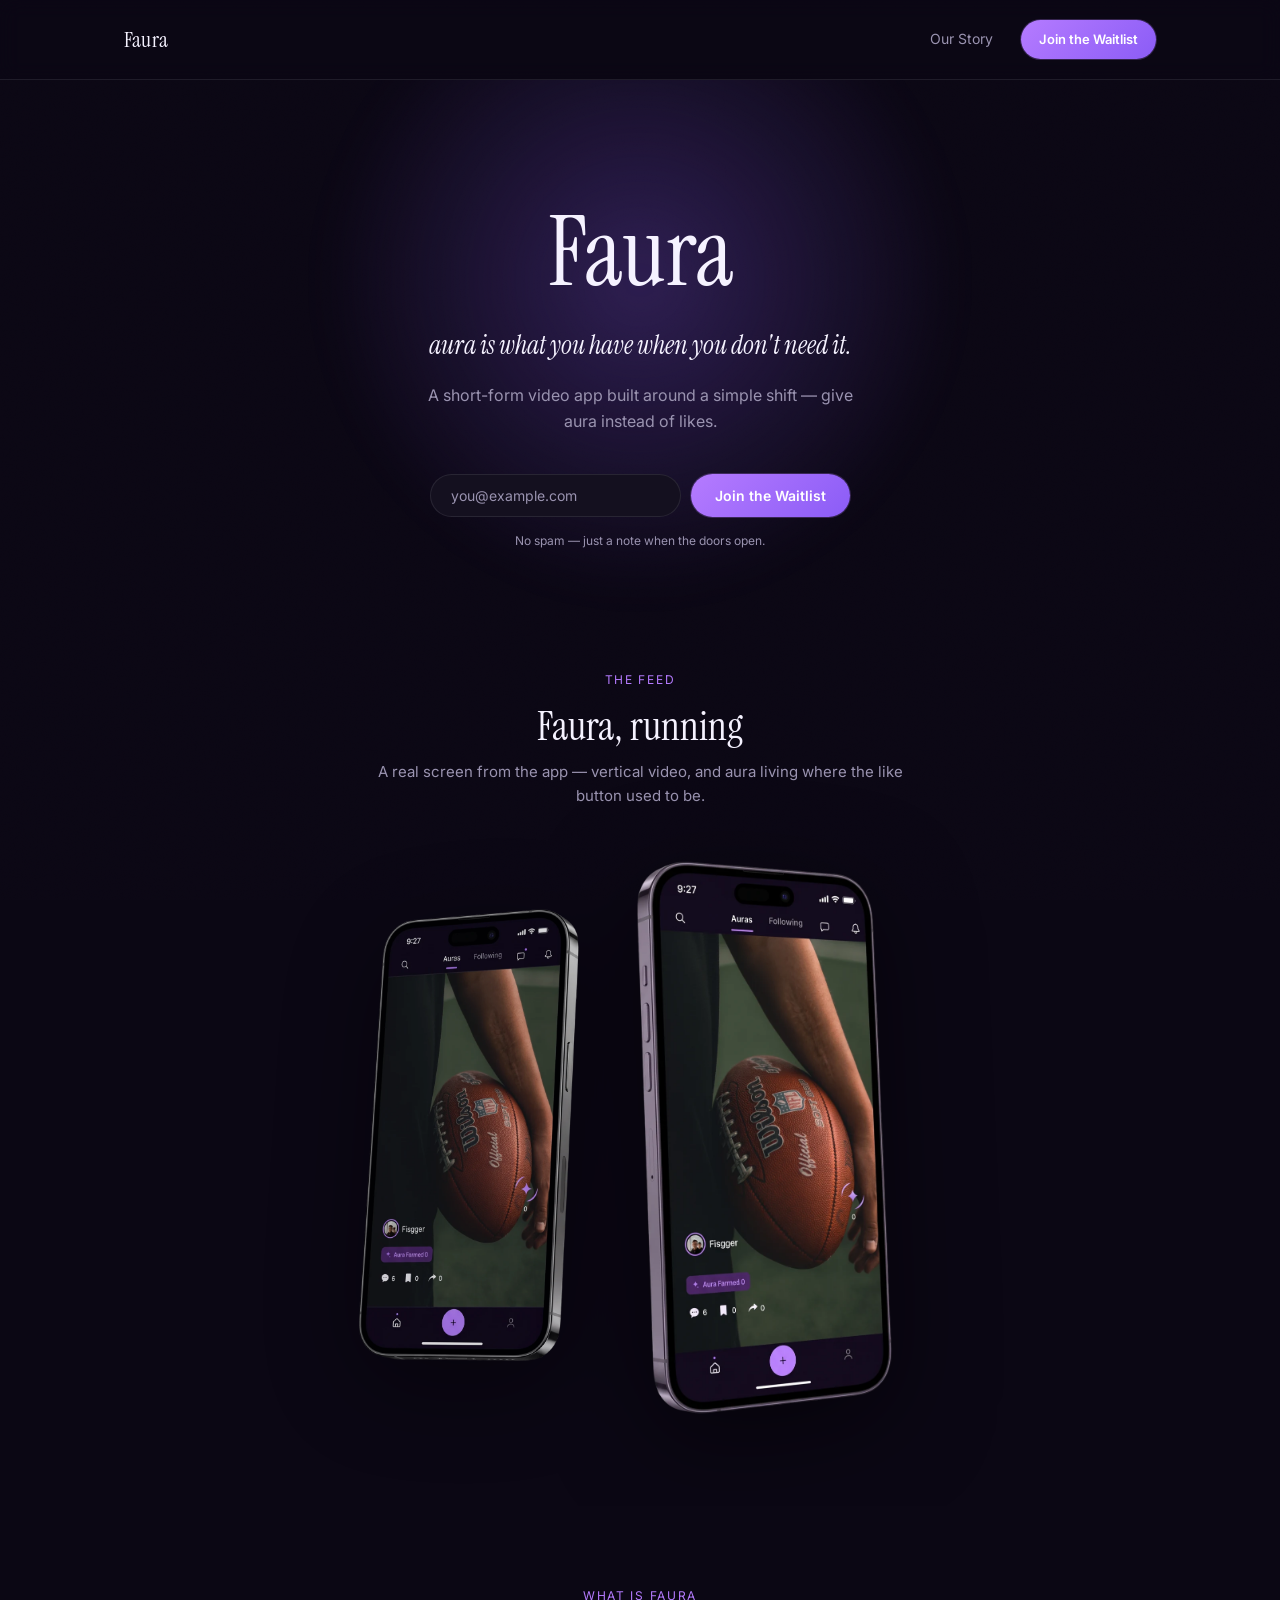
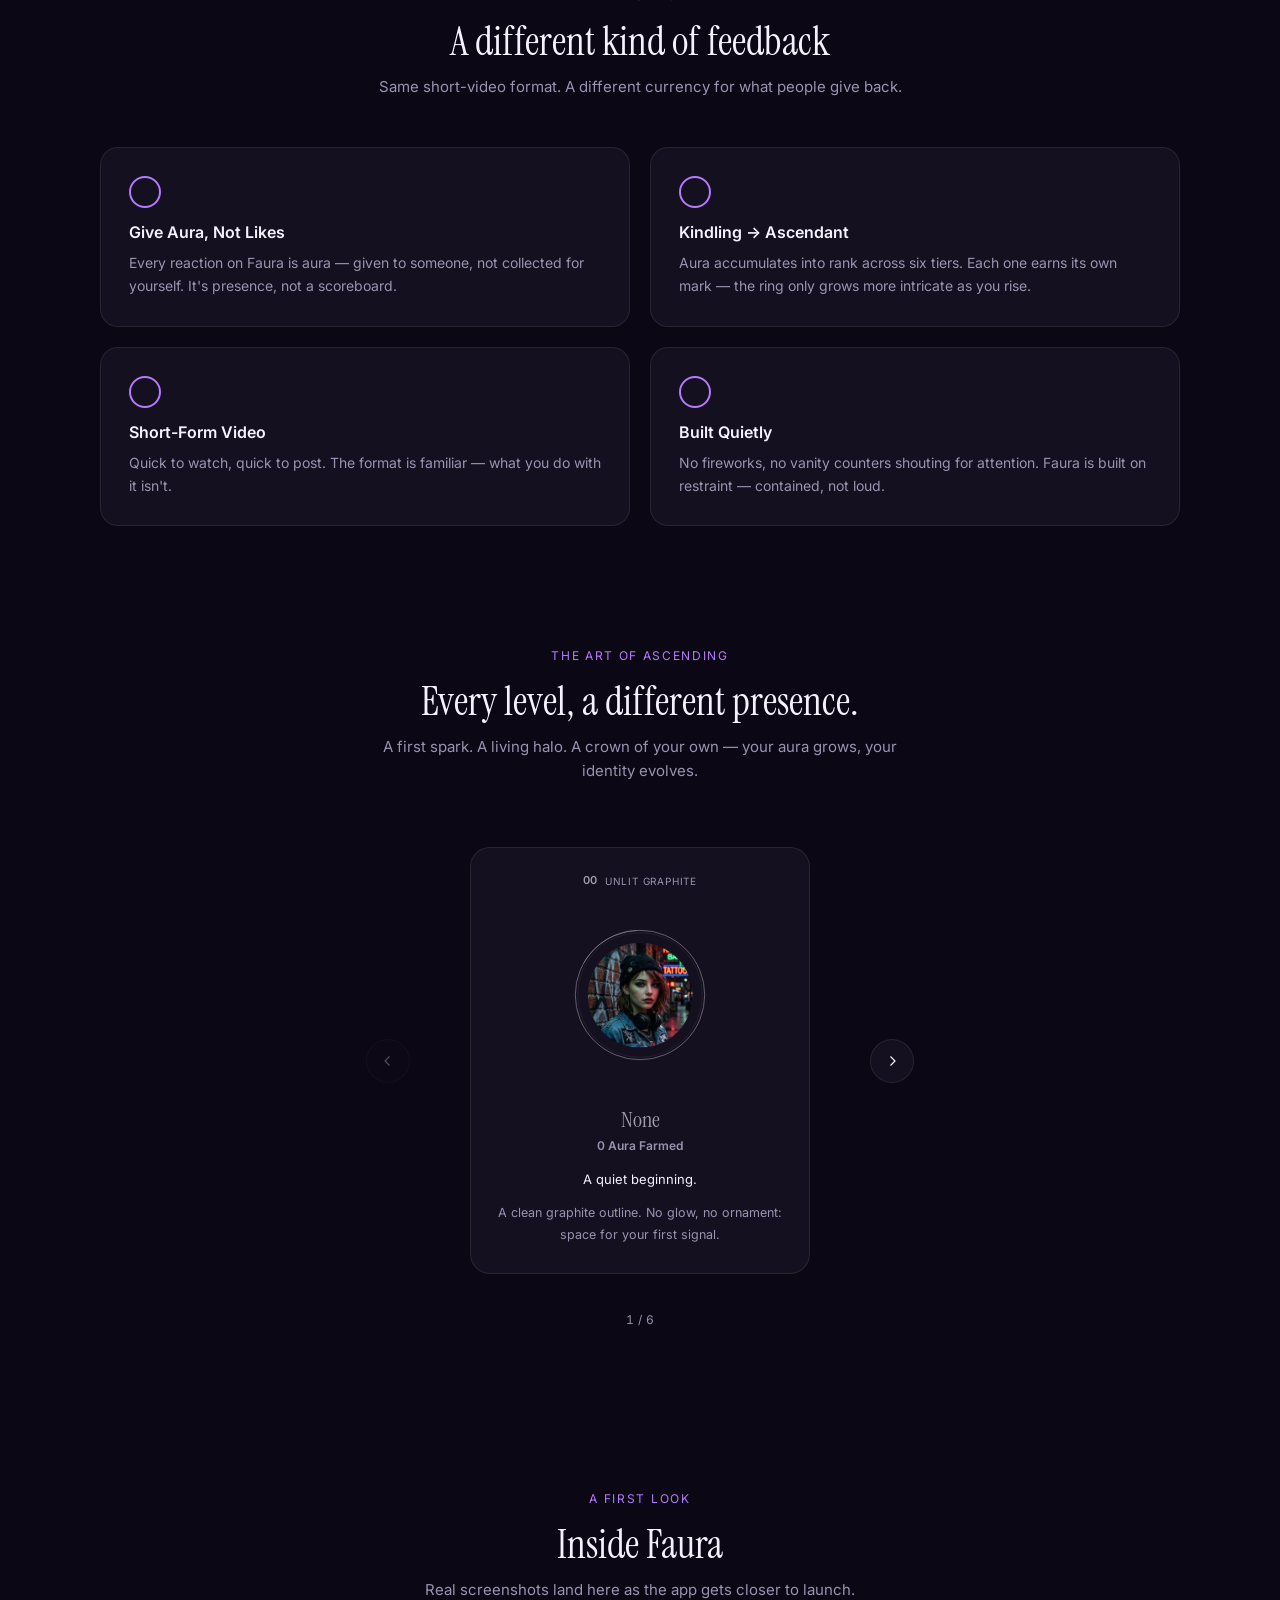
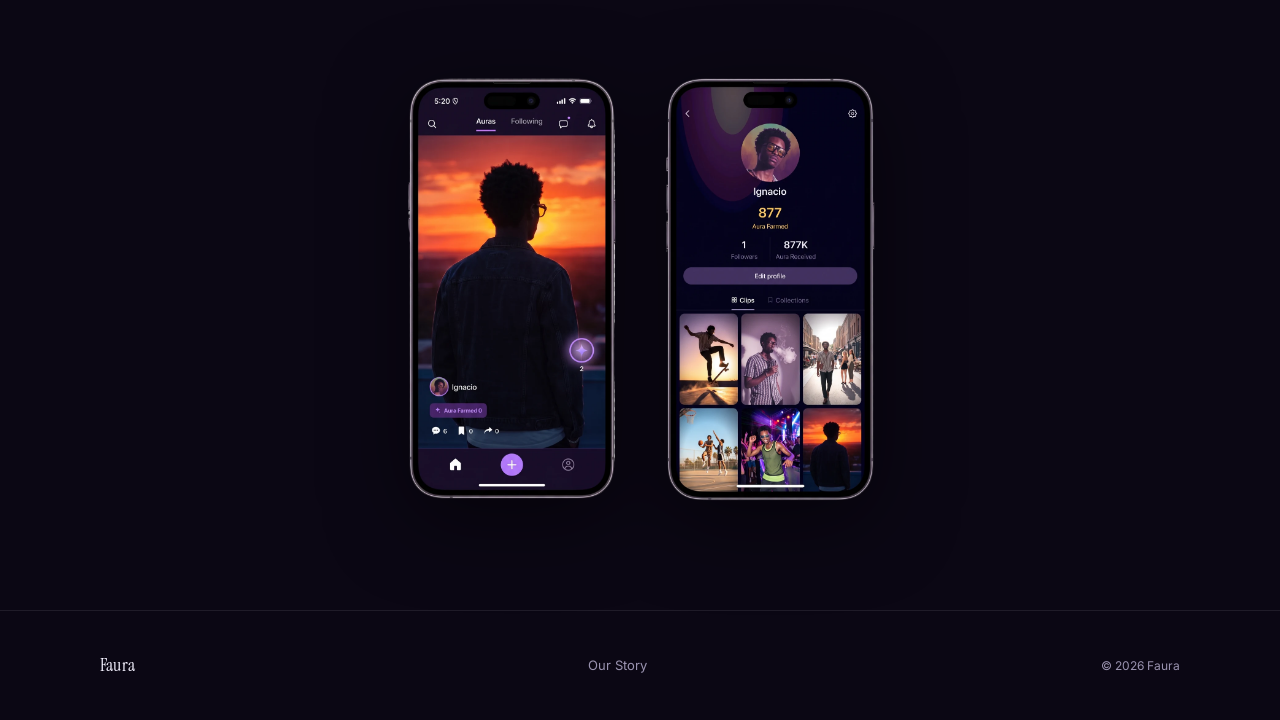
==== commit 3c5d65a7: "Turn ranks section into a one-at-a-time carousel with arrows Replaces the 6-up grid with prev/next n" ====
--- a/index.html
+++ b/index.html
@@ -109,8 +109,10 @@
         <p>A first spark. A living halo. A crown of your own — your aura grows, your identity evolves.</p>
       </div>
 
-      <div class="prank-grid">
-        <figure class="prank-card" data-rank="none">
+      <div class="prank-carousel">
+        <button class="prank-arrow prank-prev" type="button" aria-label="Previous rank" disabled><svg viewBox="0 0 24 24" fill="none" stroke="currentColor" stroke-width="1.6" aria-hidden="true"><path d="m14 6-6 6 6 6"/></svg></button>
+        <div class="prank-track">
+        <figure class="prank-card" data-rank="none" data-index="0" data-state="active">
           <div class="prank-meta">
             <span class="prank-number">00</span>
             <span class="prank-material">Unlit graphite</span>
@@ -125,7 +127,7 @@
           <p class="prank-detail">A clean graphite outline. No glow, no ornament: space for your first signal.</p>
         </figure>
 
-        <figure class="prank-card" data-rank="kindling">
+        <figure class="prank-card" data-rank="kindling" data-index="1">
           <div class="prank-meta">
             <span class="prank-number">01</span>
             <span class="prank-material">Smoked amethyst</span>
@@ -140,7 +142,7 @@
           <p class="prank-detail">A lilac filament, one tapered ignition and a single four-point spark. The first reward is unmistakable, but deliberately restrained.</p>
         </figure>
 
-        <figure class="prank-card" data-rank="bloom">
+        <figure class="prank-card" data-rank="bloom" data-index="2">
           <div class="prank-meta">
             <span class="prank-number">02</span>
             <span class="prank-material">Sculpted amethyst</span>
@@ -155,7 +157,7 @@
           <p class="prank-detail">Six sculpted petals grow out of an amethyst band. A fuller silhouette and a soft breath turn the first spark into a living aura.</p>
         </figure>
 
-        <figure class="prank-card" data-rank="radiant">
+        <figure class="prank-card" data-rank="radiant" data-index="3">
           <div class="prank-meta">
             <span class="prank-number">03</span>
             <span class="prank-material">Prismatic platinum</span>
@@ -170,7 +172,7 @@
           <p class="prank-detail">Eight crystalline facets and four compass points catch a precise moving highlight. A cooler, sharper silhouette signals a new level.</p>
         </figure>
 
-        <figure class="prank-card" data-rank="sovereign">
+        <figure class="prank-card" data-rank="sovereign" data-index="4">
           <div class="prank-meta">
             <span class="prank-number">04</span>
             <span class="prank-material">Rose-gold regalia</span>
@@ -185,7 +187,7 @@
           <p class="prank-detail">Layered rose-gold rails, three cut-stone settings and a grounded lower seal. Weight and symmetry replace the softer forms below it.</p>
         </figure>
 
-        <figure class="prank-card" data-rank="ascendant">
+        <figure class="prank-card" data-rank="ascendant" data-index="5">
           <div class="prank-meta">
             <span class="prank-number">05</span>
             <span class="prank-material">Celestial gold</span>
@@ -199,7 +201,10 @@
           <p class="prank-signature">You set the standard.</p>
           <p class="prank-detail">A sculpted gold crown, a faceted double bezel and an orbital constellation. Its silhouette is reserved for the summit, even with motion off.</p>
         </figure>
-      </div>
+        </div>
+        <button class="prank-arrow prank-next" type="button" aria-label="Next rank"><svg viewBox="0 0 24 24" fill="none" stroke="currentColor" stroke-width="1.6" aria-hidden="true"><path d="m10 6 6 6-6 6"/></svg></button>
+      </div>
+      <p class="prank-position" aria-live="polite"><span id="prank-position-label">1 / 6</span></p>
     </section>
 
     <section id="screenshots">
@@ -307,5 +312,74 @@
   })();
   </script>
 
+  <script>
+  (function () {
+    var cards = [...document.querySelectorAll('.prank-card')];
+    if (!cards.length) return;
+    var prev = document.querySelector('.prank-prev');
+    var next = document.querySelector('.prank-next');
+    var label = document.getElementById('prank-position-label');
+    var index = 0;
+
+    function render() {
+      cards.forEach(function (card, i) {
+        if (i === index) card.setAttribute('data-state', 'active');
+        else card.removeAttribute('data-state');
+      });
+      prev.disabled = index === 0;
+      next.disabled = index === cards.length - 1;
+      label.textContent = (index + 1) + ' / ' + cards.length;
+    }
+
+    prev.addEventListener('click', function () {
+      if (index > 0) { index--; render(); }
+    });
+    next.addEventListener('click', function () {
+      if (index < cards.length - 1) { index++; render(); }
+    });
+
+    render();
+  })();
+  </script>
+
+  <script>
+  (function () {
+    var stars = document.querySelectorAll('.prank-card[data-rank="ascendant"] [data-rk-orbit]');
+    if (!stars.length) return;
+    if (window.matchMedia('(prefers-reduced-motion: reduce)').matches) return;
+
+    var orbits = [
+      { a: 144, b: 118, tilt: -26, period: 18, phase: 0.2, s: 0.68 },
+      { a: 141, b: 116, tilt: 26, period: 25, phase: 2.15, s: 0.52 },
+      { a: 139, b: 119, tilt: -26, period: 31, phase: 4.25, s: 0.4 }
+    ];
+
+    function orbitPosition(i, t) {
+      var o = orbits[i];
+      var angle = t * 2 * Math.PI / o.period * (i === 1 ? -1 : 1) + o.phase + 0.09 * Math.sin(t * 0.5 + o.phase);
+      var tilt = o.tilt * Math.PI / 180;
+      var x = o.a * Math.cos(angle), y = o.b * Math.sin(angle);
+      return {
+        x: 160 + x * Math.cos(tilt) - y * Math.sin(tilt),
+        y: 160 + x * Math.sin(tilt) + y * Math.cos(tilt),
+        s: o.s * (0.9 + 0.1 * Math.sin(angle))
+      };
+    }
+
+    var lastTime = null, elapsed = 0;
+    function frame(ts) {
+      if (lastTime !== null) elapsed += Math.min((ts - lastTime) / 1000, 0.05);
+      lastTime = ts;
+      stars.forEach(function (el) {
+        var i = Number(el.dataset.rkOrbit);
+        var p = orbitPosition(i, elapsed);
+        el.setAttribute('transform', 'translate(' + p.x.toFixed(2) + ' ' + p.y.toFixed(2) + ') scale(' + p.s.toFixed(3) + ')');
+      });
+      requestAnimationFrame(frame);
+    }
+    requestAnimationFrame(frame);
+  })();
+  </script>
+
 </body>
 </html>
--- a/styles.css
+++ b/styles.css
@@ -399,16 +399,60 @@
   padding: 40px 24px 80px;
 }
 
-.prank-grid {
+.prank-carousel {
+  display: flex;
+  align-items: center;
+  justify-content: center;
+  gap: 20px;
+  max-width: var(--container);
+  margin: 0 auto;
+}
+
+.prank-track {
+  flex: 1 1 auto;
+  max-width: 420px;
+  min-width: 0;
+}
+
+.prank-arrow {
+  flex: 0 0 auto;
+  width: 44px;
+  height: 44px;
   display: grid;
-  grid-template-columns: repeat(3, 1fr);
-  gap: 28px;
-  max-width: var(--container);
-  margin: 0 auto;
+  place-items: center;
+  border-radius: 50%;
+  border: 1px solid var(--border-subtle);
+  background: var(--surface);
+  color: var(--text-primary);
+  transition: border-color 0.2s ease, color 0.2s ease;
+}
+
+.prank-arrow svg {
+  width: 18px;
+  height: 18px;
+}
+
+.prank-arrow:hover:not(:disabled) {
+  border-color: var(--border-aura);
+  color: var(--aura-primary);
+}
+
+.prank-arrow:disabled {
+  opacity: 0.3;
+  cursor: default;
+}
+
+.prank-position {
+  text-align: center;
+  margin-top: 20px;
+  font-size: 12px;
+  color: var(--text-muted);
+  font-variant-numeric: tabular-nums;
+  letter-spacing: 0.04em;
 }
 
 .prank-card {
-  display: flex;
+  display: none;
   flex-direction: column;
   align-items: center;
   text-align: center;
@@ -417,6 +461,22 @@
   background: var(--surface);
   border: 1px solid var(--border-subtle);
   border-radius: 20px;
+  animation: prank-fade-in 0.35s ease;
+}
+
+.prank-card[data-state="active"] {
+  display: flex;
+}
+
+@keyframes prank-fade-in {
+  from { opacity: 0; transform: translateY(6px); }
+  to { opacity: 1; transform: translateY(0); }
+}
+
+@media (prefers-reduced-motion: reduce) {
+  .prank-card {
+    animation: none;
+  }
 }
 
 .prank-meta {
@@ -664,8 +724,13 @@
     grid-template-columns: 1fr;
   }
 
-  .prank-grid {
-    grid-template-columns: repeat(2, 1fr);
+  .prank-carousel {
+    gap: 10px;
+  }
+
+  .prank-arrow {
+    width: 36px;
+    height: 36px;
   }
 
   .hero {
@@ -678,10 +743,6 @@
 }
 
 @media (max-width: 460px) {
-  .prank-grid {
-    grid-template-columns: 1fr;
-  }
-
   .footer-inner {
     flex-direction: column;
     align-items: flex-start;
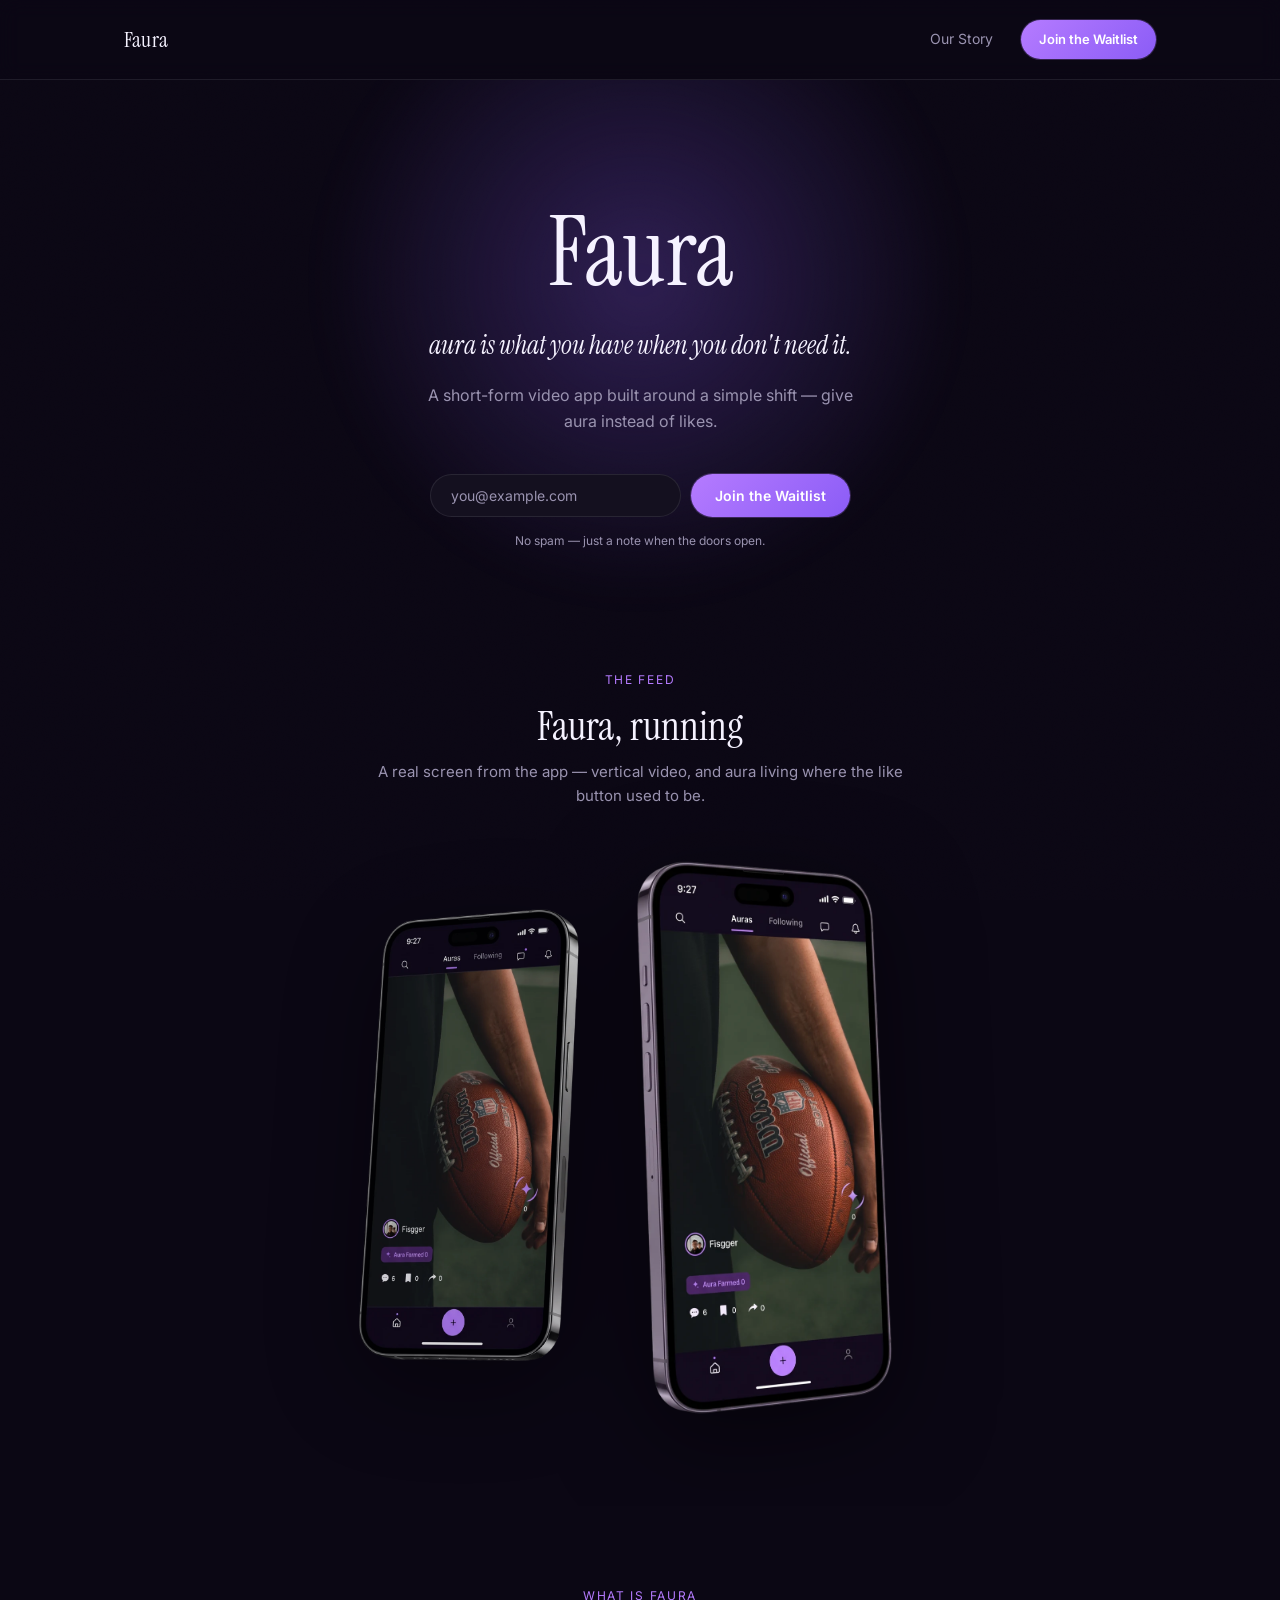
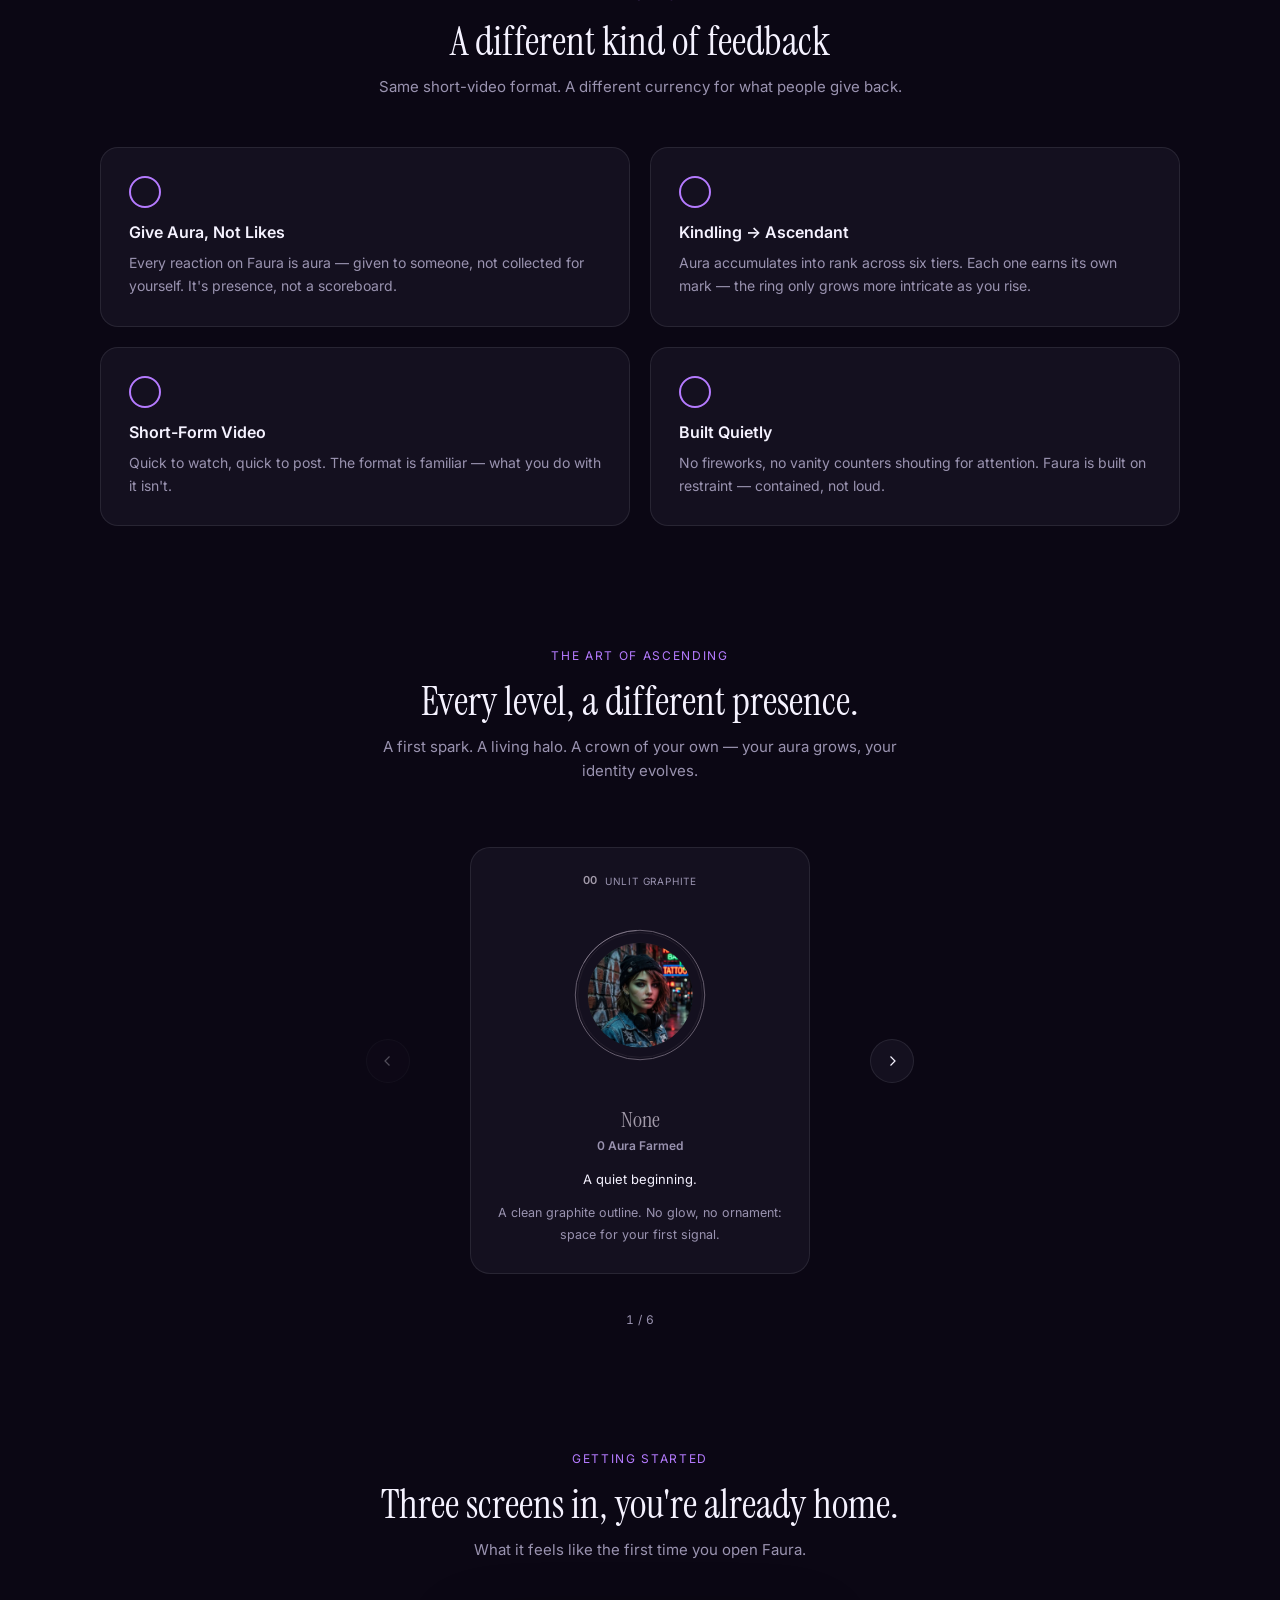
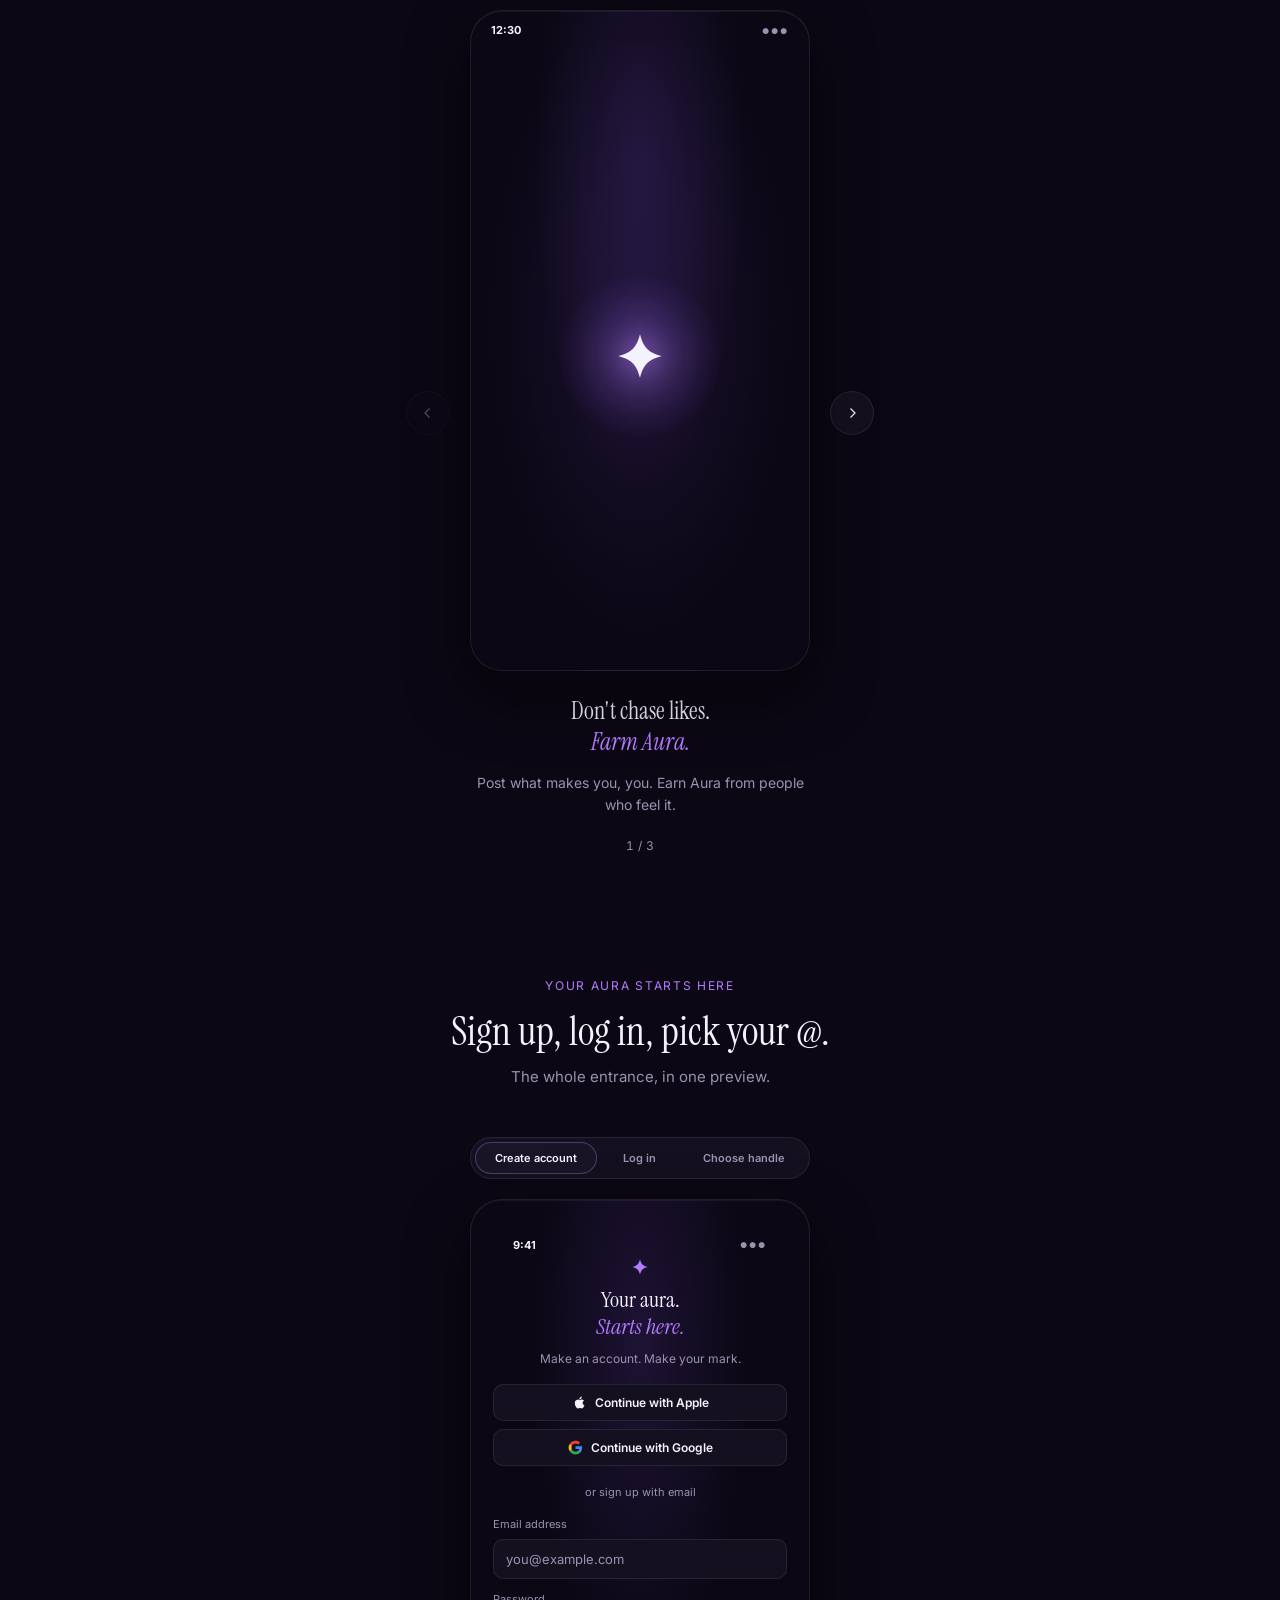
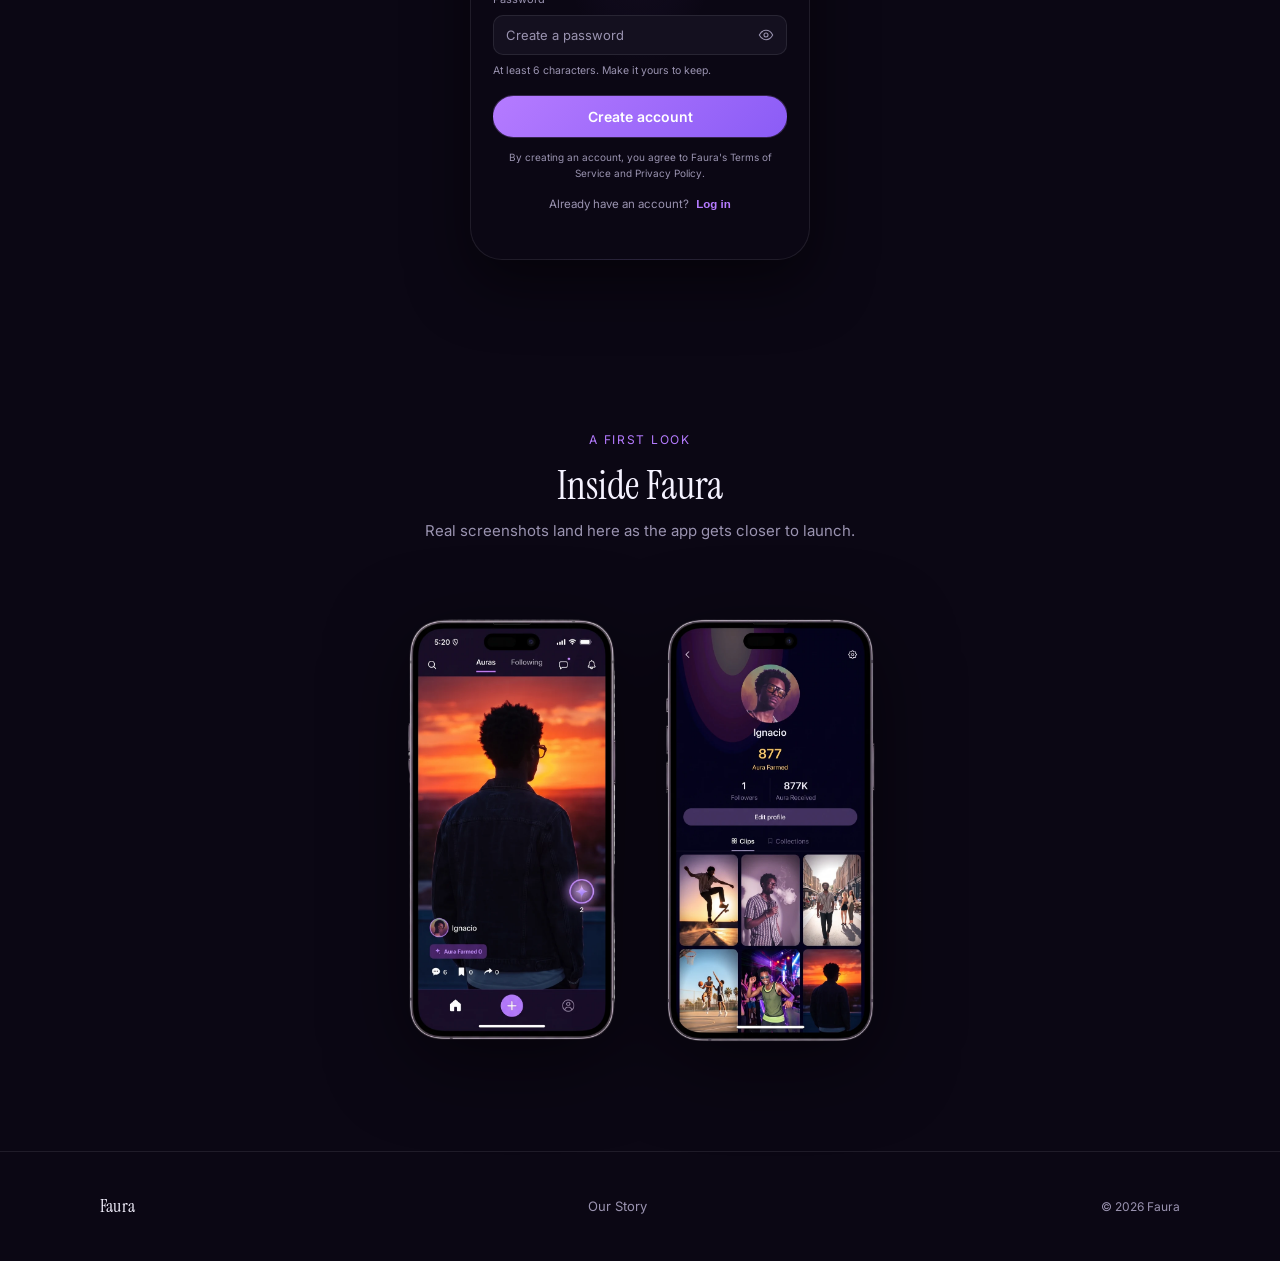
==== commit befba9c8: "Add onboarding and account-entrance sections Onboarding: a 3-slide phone carousel (farm aura, find y" ====
--- a/index.html
+++ b/index.html
@@ -207,6 +207,153 @@
       <p class="prank-position" aria-live="polite"><span id="prank-position-label">1 / 6</span></p>
     </section>
 
+    <section class="onboarding-section" id="onboarding">
+      <div class="section-head">
+        <span class="eyebrow">Getting Started</span>
+        <h2>Three screens in, you're already home.</h2>
+        <p>What it feels like the first time you open Faura.</p>
+      </div>
+
+      <div class="onb-carousel">
+        <button class="prank-arrow onb-prev" type="button" aria-label="Previous slide" disabled>
+          <svg viewBox="0 0 24 24" fill="none" stroke="currentColor" stroke-width="1.6" aria-hidden="true"><path d="m14 6-6 6 6 6"/></svg>
+        </button>
+
+        <div class="onb-track">
+          <article class="onb-slide" data-index="0" data-state="active">
+            <div class="phone-frame">
+              <div class="phone-status"><span>12:30</span><span class="phone-status-icons">●●●</span></div>
+              <div class="onb-visual onb-visual-aura">
+                <div class="onb-glow"></div>
+                <div class="onb-core">
+                  <svg viewBox="0 -2 24 24" aria-hidden="true"><path fill="currentColor" d="M12 1.8c1.34 5.08 3.12 6.86 8.2 8.2-5.08 1.34-6.86 3.12-8.2 8.2-1.34-5.08-3.12-6.86-8.2-8.2 5.08-1.34 6.86-3.12 8.2-8.2Z"/></svg>
+                </div>
+              </div>
+            </div>
+            <h3>Don't chase likes.<br /><em>Farm Aura.</em></h3>
+            <p>Post what makes you, you. Earn Aura from people who feel it.</p>
+          </article>
+
+          <article class="onb-slide" data-index="1">
+            <div class="phone-frame">
+              <div class="phone-status"><span>12:30</span><span class="phone-status-icons">●●●</span></div>
+              <div class="onb-visual">
+                <img src="assets/screenshot-feed-front.webp" alt="The Faura feed" />
+              </div>
+            </div>
+            <h3>Find <em>your people.</em></h3>
+            <p>Give Aura to moments you love. Discover people on your wavelength.</p>
+          </article>
+
+          <article class="onb-slide" data-index="2">
+            <div class="phone-frame">
+              <div class="phone-status"><span>12:30</span><span class="phone-status-icons">●●●</span></div>
+              <div class="onb-visual onb-visual-ranks">
+                <div class="onb-rank-dot" style="--dot-color:#b7a1f4"></div>
+                <div class="onb-rank-dot" style="--dot-color:#c28bff"></div>
+                <div class="onb-rank-dot" style="--dot-color:#eee9ff"></div>
+                <div class="onb-rank-dot" style="--dot-color:#edb99a"></div>
+                <div class="onb-rank-dot onb-rank-dot-lg" style="--dot-color:#f4cd75"></div>
+              </div>
+            </div>
+            <h3>Farm your <em>way up.</em></h3>
+            <p>Every Aura earned brings you closer. Make your presence impossible to miss.</p>
+          </article>
+        </div>
+
+        <button class="prank-arrow onb-next" type="button" aria-label="Next slide">
+          <svg viewBox="0 0 24 24" fill="none" stroke="currentColor" stroke-width="1.6" aria-hidden="true"><path d="m10 6 6 6-6 6"/></svg>
+        </button>
+      </div>
+      <p class="prank-position" aria-live="polite"><span id="onb-position-label">1 / 3</span></p>
+    </section>
+
+    <section class="auth-section" id="auth">
+      <div class="section-head">
+        <span class="eyebrow">Your Aura Starts Here</span>
+        <h2>Sign up, log in, pick your @.</h2>
+        <p>The whole entrance, in one preview.</p>
+      </div>
+
+      <div class="auth-demo">
+        <div class="auth-tabs" role="tablist" aria-label="Account screen preview">
+          <button class="auth-tab" type="button" data-auth="signup" aria-selected="true">Create account</button>
+          <button class="auth-tab" type="button" data-auth="login" aria-selected="false">Log in</button>
+          <button class="auth-tab" type="button" data-auth="handle" aria-selected="false">Choose handle</button>
+        </div>
+
+        <div class="phone-frame auth-phone">
+          <div class="phone-status"><span>9:41</span><span class="phone-status-icons">●●●</span></div>
+
+          <div class="auth-screen" data-screen="signup" data-state="active">
+            <div class="auth-masthead">
+              <span class="auth-watermark"><svg viewBox="0 -2 24 24" aria-hidden="true"><path fill="currentColor" d="M12 1.8c1.34 5.08 3.12 6.86 8.2 8.2-5.08 1.34-6.86 3.12-8.2 8.2-1.34-5.08-3.12-6.86-8.2-8.2 5.08-1.34 6.86-3.12 8.2-8.2Z"/></svg></span>
+              <h4>Your aura.<br /><em>Starts here.</em></h4>
+              <p>Make an account. Make your mark.</p>
+            </div>
+            <div class="auth-providers">
+              <button type="button" class="auth-provider"><svg viewBox="0 0 24 24" aria-hidden="true"><path fill="currentColor" d="M17 12.8c0-2.4 2-3.6 2.1-3.7-1.1-1.6-2.8-1.8-3.4-1.8-1.5-.1-2.8.9-3.5.9-.7 0-1.8-.9-3-.8-1.6 0-3.1.9-3.9 2.3-1.7 2.9-.4 7.2 1.2 9.6.8 1.1 1.7 2.3 3 2.3 1.2-.1 1.6-.8 3.1-.8 1.4 0 1.9.8 3.1.7 1.3 0 2.1-1.1 2.9-2.3.9-1.3 1.3-2.6 1.3-2.7-.1 0-2.9-1.1-2.9-3.7ZM14.6 5.7c.7-.9 1.2-2 1.1-3.2-1 .1-2.2.7-2.9 1.5-.6.7-1.2 1.9-1.1 3 1.1.1 2.2-.5 2.9-1.3Z"/></svg>Continue with Apple</button>
+              <button type="button" class="auth-provider"><svg viewBox="0 0 24 24" aria-hidden="true"><path fill="#4285F4" d="M22.5 12.2c0-.8-.1-1.5-.2-2.2H12v4.3h5.9c-.3 1.4-1 2.5-2.2 3.3v2.7h3.6c2.1-1.9 3.2-4.7 3.2-8.1Z"/><path fill="#34A853" d="M12 23c3 0 5.4-1 7.2-2.7l-3.6-2.7c-1 .7-2.2 1.1-3.6 1.1-2.8 0-5.1-1.9-6-4.4H2.3v2.8C4.1 20.6 7.8 23 12 23Z"/><path fill="#FBBC05" d="M6 14.3c-.2-.7-.4-1.4-.4-2.3s.1-1.6.4-2.3V6.9H2.3C1.5 8.5 1 10.2 1 12s.5 3.5 1.3 5.1L6 14.3Z"/><path fill="#EA4335" d="M12 5.4c1.6 0 3.1.6 4.2 1.6l3.2-3.2C17.4 2 15 1 12 1 7.8 1 4.1 3.4 2.3 6.9L6 9.7c.9-2.5 3.2-4.3 6-4.3Z"/></svg>Continue with Google</button>
+            </div>
+            <div class="auth-divider">or sign up with email</div>
+            <label class="auth-field-label" for="auth-signup-email">Email address</label>
+            <div class="auth-field"><input id="auth-signup-email" type="email" placeholder="you@example.com" autocomplete="off" /></div>
+            <label class="auth-field-label" for="auth-signup-password">Password</label>
+            <div class="auth-field">
+              <input id="auth-signup-password" type="password" placeholder="Create a password" autocomplete="off" />
+              <button type="button" class="auth-eye" data-auth-eye aria-label="Show password" aria-pressed="false"><svg viewBox="0 0 24 24" fill="none" stroke="currentColor" stroke-width="1.6" aria-hidden="true"><path data-eye-path d="M2 12s3.5-7 10-7 10 7 10 7-3.5 7-10 7S2 12 2 12Z"/><circle cx="12" cy="12" r="3"/></svg></button>
+            </div>
+            <p class="auth-hint">At least 6 characters. Make it yours to keep.</p>
+            <button type="button" class="btn btn-primary auth-submit">Create account</button>
+            <p class="auth-legal">By creating an account, you agree to Faura's Terms of Service and Privacy Policy.</p>
+            <p class="auth-switch">Already have an account? <button type="button" class="auth-switch-link" data-auth="login">Log in</button></p>
+          </div>
+
+          <div class="auth-screen" data-screen="login">
+            <div class="auth-masthead">
+              <span class="auth-watermark"><svg viewBox="0 -2 24 24" aria-hidden="true"><path fill="currentColor" d="M12 1.8c1.34 5.08 3.12 6.86 8.2 8.2-5.08 1.34-6.86 3.12-8.2 8.2-1.34-5.08-3.12-6.86-8.2-8.2 5.08-1.34 6.86-3.12 8.2-8.2Z"/></svg></span>
+              <h4>Back for<br /><em>more Aura.</em></h4>
+              <p>Your people. Your moments. Right where you left them.</p>
+            </div>
+            <div class="auth-providers">
+              <button type="button" class="auth-provider"><svg viewBox="0 0 24 24" aria-hidden="true"><path fill="currentColor" d="M17 12.8c0-2.4 2-3.6 2.1-3.7-1.1-1.6-2.8-1.8-3.4-1.8-1.5-.1-2.8.9-3.5.9-.7 0-1.8-.9-3-.8-1.6 0-3.1.9-3.9 2.3-1.7 2.9-.4 7.2 1.2 9.6.8 1.1 1.7 2.3 3 2.3 1.2-.1 1.6-.8 3.1-.8 1.4 0 1.9.8 3.1.7 1.3 0 2.1-1.1 2.9-2.3.9-1.3 1.3-2.6 1.3-2.7-.1 0-2.9-1.1-2.9-3.7ZM14.6 5.7c.7-.9 1.2-2 1.1-3.2-1 .1-2.2.7-2.9 1.5-.6.7-1.2 1.9-1.1 3 1.1.1 2.2-.5 2.9-1.3Z"/></svg>Continue with Apple</button>
+              <button type="button" class="auth-provider"><svg viewBox="0 0 24 24" aria-hidden="true"><path fill="#4285F4" d="M22.5 12.2c0-.8-.1-1.5-.2-2.2H12v4.3h5.9c-.3 1.4-1 2.5-2.2 3.3v2.7h3.6c2.1-1.9 3.2-4.7 3.2-8.1Z"/><path fill="#34A853" d="M12 23c3 0 5.4-1 7.2-2.7l-3.6-2.7c-1 .7-2.2 1.1-3.6 1.1-2.8 0-5.1-1.9-6-4.4H2.3v2.8C4.1 20.6 7.8 23 12 23Z"/><path fill="#FBBC05" d="M6 14.3c-.2-.7-.4-1.4-.4-2.3s.1-1.6.4-2.3V6.9H2.3C1.5 8.5 1 10.2 1 12s.5 3.5 1.3 5.1L6 14.3Z"/><path fill="#EA4335" d="M12 5.4c1.6 0 3.1.6 4.2 1.6l3.2-3.2C17.4 2 15 1 12 1 7.8 1 4.1 3.4 2.3 6.9L6 9.7c.9-2.5 3.2-4.3 6-4.3Z"/></svg>Continue with Google</button>
+            </div>
+            <div class="auth-divider">or log in with email</div>
+            <label class="auth-field-label" for="auth-login-email">Email address</label>
+            <div class="auth-field"><input id="auth-login-email" type="email" placeholder="you@example.com" autocomplete="off" /></div>
+            <div class="auth-field-label-row"><label class="auth-field-label" for="auth-login-password">Password</label><span class="auth-forgot">Forgot password?</span></div>
+            <div class="auth-field">
+              <input id="auth-login-password" type="password" placeholder="Enter your password" autocomplete="off" />
+              <button type="button" class="auth-eye" data-auth-eye aria-label="Show password" aria-pressed="false"><svg viewBox="0 0 24 24" fill="none" stroke="currentColor" stroke-width="1.6" aria-hidden="true"><path data-eye-path d="M2 12s3.5-7 10-7 10 7 10 7-3.5 7-10 7S2 12 2 12Z"/><circle cx="12" cy="12" r="3"/></svg></button>
+            </div>
+            <button type="button" class="btn btn-primary auth-submit">Log in</button>
+            <p class="auth-switch">New to Faura? <button type="button" class="auth-switch-link" data-auth="signup">Create account</button></p>
+          </div>
+
+          <div class="auth-screen" data-screen="handle">
+            <div class="auth-masthead">
+              <h4>Make it<br /><em>yours.</em></h4>
+              <p>Pick your @. This is how your people find you.</p>
+            </div>
+            <div class="auth-identity">
+              <div class="auth-identity-ring"><svg viewBox="0 -2 24 24" aria-hidden="true"><path fill="currentColor" d="M12 1.8c1.34 5.08 3.12 6.86 8.2 8.2-5.08 1.34-6.86 3.12-8.2 8.2-1.34-5.08-3.12-6.86-8.2-8.2 5.08-1.34 6.86-3.12 8.2-8.2Z"/></svg></div>
+              <span class="auth-live-handle" data-live-handle>@yourname</span>
+            </div>
+            <label class="auth-field-label" for="auth-handle-input">Your handle</label>
+            <div class="auth-field auth-handle-field" data-handle-status="idle">
+              <span class="auth-at">@</span>
+              <input id="auth-handle-input" type="text" placeholder="yourname" autocomplete="off" maxlength="20" data-handle-input />
+              <span class="auth-handle-mark" data-handle-mark></span>
+            </div>
+            <p class="auth-hint" data-handle-status-text>Find a name that feels like you.</p>
+            <button type="button" class="btn btn-primary auth-submit" data-handle-submit disabled>Claim my handle</button>
+            <p class="auth-legal">Your Aura starts with you.</p>
+          </div>
+        </div>
+      </div>
+    </section>
+
     <section id="screenshots">
       <div class="section-head">
         <span class="eyebrow">A First Look</span>
@@ -381,5 +528,92 @@
   })();
   </script>
 
+  <script>
+  (function () {
+    var slides = [...document.querySelectorAll('.onb-slide')];
+    if (!slides.length) return;
+    var prev = document.querySelector('.onb-prev');
+    var next = document.querySelector('.onb-next');
+    var label = document.getElementById('onb-position-label');
+    var index = 0;
+
+    function render() {
+      slides.forEach(function (slide, i) {
+        if (i === index) slide.setAttribute('data-state', 'active');
+        else slide.removeAttribute('data-state');
+      });
+      prev.disabled = index === 0;
+      next.disabled = index === slides.length - 1;
+      label.textContent = (index + 1) + ' / ' + slides.length;
+    }
+
+    prev.addEventListener('click', function () { if (index > 0) { index--; render(); } });
+    next.addEventListener('click', function () { if (index < slides.length - 1) { index++; render(); } });
+
+    render();
+  })();
+  </script>
+
+  <script>
+  (function () {
+    var tabs = [...document.querySelectorAll('.auth-tab')];
+    var screens = [...document.querySelectorAll('.auth-screen')];
+    if (!tabs.length) return;
+
+    function show(name) {
+      tabs.forEach(function (tab) { tab.setAttribute('aria-selected', String(tab.dataset.auth === name)); });
+      screens.forEach(function (screen) {
+        if (screen.dataset.screen === name) screen.setAttribute('data-state', 'active');
+        else screen.removeAttribute('data-state');
+      });
+    }
+
+    document.querySelectorAll('[data-auth]').forEach(function (el) {
+      el.addEventListener('click', function () { show(el.dataset.auth); });
+    });
+
+    document.querySelectorAll('[data-auth-eye]').forEach(function (button) {
+      button.addEventListener('click', function () {
+        var input = button.previousElementSibling;
+        var path = button.querySelector('[data-eye-path]');
+        var hidden = input.type === 'password';
+        input.type = hidden ? 'text' : 'password';
+        button.setAttribute('aria-pressed', String(hidden));
+        button.setAttribute('aria-label', hidden ? 'Hide password' : 'Show password');
+        path.setAttribute('d', hidden
+          ? 'm3 3 18 18M10 5.2c.7-.1 1.3-.2 2-.2 6.5 0 10 7 10 7s-1 2-3 3.8M6.2 6.2C3.5 8.2 2 12 2 12s3.5 7 10 7c2 0 3.8-.7 5.3-1.7M10 10a3 3 0 0 0 4 4'
+          : 'M2 12s3.5-7 10-7 10 7 10 7-3.5 7-10 7S2 12 2 12Z');
+      });
+    });
+
+    var handleInput = document.querySelector('[data-handle-input]');
+    if (handleInput) {
+      var liveHandle = document.querySelector('[data-live-handle]');
+      var field = document.querySelector('.auth-handle-field');
+      var mark = document.querySelector('[data-handle-mark]');
+      var statusText = document.querySelector('[data-handle-status-text]');
+      var submit = document.querySelector('[data-handle-submit]');
+      var taken = ['faura', 'admin', 'ignacio', 'support'];
+      var messages = {
+        idle: 'Find a name that feels like you.',
+        invalid: 'Use 3–20 letters, numbers or underscores.',
+        taken: 'That handle is taken. Try another.',
+        available: 'It’s yours to claim.'
+      };
+
+      handleInput.addEventListener('input', function () {
+        var value = handleInput.value.trim().replace(/^@/, '');
+        liveHandle.textContent = '@' + (value || 'yourname');
+        var state = !value ? 'idle' : !/^[A-Za-z0-9_]{3,20}$/.test(value) ? 'invalid' : taken.indexOf(value.toLowerCase()) !== -1 ? 'taken' : 'available';
+        field.setAttribute('data-handle-status', state);
+        statusText.textContent = messages[state];
+        statusText.classList.toggle('is-error', state === 'invalid' || state === 'taken');
+        mark.textContent = state === 'available' ? '✓' : state === 'taken' || state === 'invalid' ? '✕' : '';
+        submit.disabled = state !== 'available';
+      });
+    }
+  })();
+  </script>
+
 </body>
 </html>
--- a/styles.css
+++ b/styles.css
@@ -570,6 +570,469 @@
 .prank-card[data-rank="sovereign"] { --prank-color: #edb99a; }
 .prank-card[data-rank="ascendant"] { --prank-color: #f4cd75; }
 
+/* ---------- phone frame (shared: onboarding + auth) ---------- */
+
+.phone-frame {
+  position: relative;
+  width: 100%;
+  aspect-ratio: 9 / 17.5;
+  border-radius: 32px;
+  border: 1px solid var(--border-subtle);
+  background:
+    radial-gradient(ellipse at 50% 22%, rgba(139, 92, 246, 0.14), transparent 45%),
+    var(--bg-base);
+  box-shadow: 0 24px 60px rgba(0, 0, 0, 0.5), inset 0 1px rgba(255, 255, 255, 0.06);
+  overflow: hidden;
+  display: flex;
+  flex-direction: column;
+}
+
+.phone-status {
+  flex: 0 0 30px;
+  display: flex;
+  align-items: center;
+  justify-content: space-between;
+  padding: 10px 20px 0;
+  font-family: var(--font-sans);
+  font-size: 11px;
+  font-weight: 700;
+  color: var(--text-primary);
+}
+
+.phone-status-icons {
+  font-size: 8px;
+  letter-spacing: 2px;
+  color: var(--text-muted);
+}
+
+/* ---------- onboarding ---------- */
+
+.onboarding-section {
+  padding: 40px 24px 80px;
+}
+
+.onb-carousel {
+  display: flex;
+  align-items: center;
+  justify-content: center;
+  gap: 20px;
+  max-width: var(--container);
+  margin: 0 auto;
+}
+
+.onb-track {
+  flex: 1 1 auto;
+  max-width: 340px;
+  min-width: 0;
+}
+
+.onb-slide {
+  display: none;
+  flex-direction: column;
+  align-items: center;
+  text-align: center;
+  gap: 4px;
+  animation: prank-fade-in 0.35s ease;
+}
+
+.onb-slide[data-state="active"] {
+  display: flex;
+}
+
+.onb-slide .phone-frame {
+  margin-bottom: 20px;
+}
+
+.onb-slide h3 {
+  font-family: var(--font-serif);
+  font-size: 24px;
+  font-weight: 400;
+  line-height: 1.3;
+}
+
+.onb-slide h3 em {
+  font-style: italic;
+  color: var(--aura-primary);
+}
+
+.onb-slide p {
+  font-size: 14px;
+  color: var(--text-muted);
+  margin-top: 10px;
+  line-height: 1.6;
+}
+
+.onb-visual {
+  flex: 1 1 auto;
+  position: relative;
+  display: grid;
+  place-items: center;
+  overflow: hidden;
+}
+
+.onb-visual img {
+  position: absolute;
+  inset: 0;
+  width: 100%;
+  height: 100%;
+  object-fit: cover;
+  object-position: top center;
+}
+
+.onb-visual-aura {
+  background: radial-gradient(ellipse at 50% 45%, rgba(139, 92, 246, 0.12), transparent 65%);
+}
+
+.onb-glow {
+  position: absolute;
+  width: 160px;
+  height: 160px;
+  border-radius: 50%;
+  background: radial-gradient(circle, rgba(181, 123, 255, 0.35), rgba(139, 92, 246, 0.08) 55%, transparent 75%);
+  animation: onb-breathe 4s ease-in-out infinite;
+}
+
+.onb-core {
+  position: relative;
+  width: 64px;
+  height: 64px;
+  display: grid;
+  place-items: center;
+  color: var(--text-primary);
+  filter: drop-shadow(0 0 14px rgba(181, 123, 255, 0.6));
+}
+
+.onb-core svg {
+  width: 100%;
+  height: 100%;
+}
+
+@keyframes onb-breathe {
+  0%, 100% { transform: scale(1); opacity: 0.85; }
+  50% { transform: scale(1.08); opacity: 1; }
+}
+
+.onb-visual-ranks {
+  display: flex;
+  align-items: center;
+  justify-content: center;
+  gap: 10px;
+}
+
+.onb-rank-dot {
+  width: 18px;
+  height: 18px;
+  border-radius: 50%;
+  border: 2px solid var(--dot-color);
+  box-shadow: 0 0 10px color-mix(in srgb, var(--dot-color) 60%, transparent);
+}
+
+.onb-rank-dot-lg {
+  width: 30px;
+  height: 30px;
+}
+
+@media (prefers-reduced-motion: reduce) {
+  .onb-glow { animation: none; }
+}
+
+/* ---------- auth demo ---------- */
+
+.auth-section {
+  padding: 40px 24px 90px;
+}
+
+.auth-demo {
+  max-width: 340px;
+  margin: 0 auto;
+}
+
+.auth-tabs {
+  display: flex;
+  gap: 6px;
+  background: var(--surface);
+  border: 1px solid var(--border-subtle);
+  border-radius: 100px;
+  padding: 4px;
+  margin-bottom: 20px;
+}
+
+.auth-tab {
+  flex: 1 1 auto;
+  border: 0;
+  background: transparent;
+  color: var(--text-muted);
+  font-family: var(--font-sans);
+  font-size: 11px;
+  font-weight: 600;
+  padding: 9px 6px;
+  border-radius: 100px;
+  white-space: nowrap;
+}
+
+.auth-tab[aria-selected="true"] {
+  background: var(--surface-raised);
+  color: var(--text-primary);
+  box-shadow: inset 0 0 0 1px var(--border-aura);
+}
+
+.auth-phone {
+  padding: 26px 22px 24px;
+}
+
+.auth-screen {
+  display: none;
+  flex-direction: column;
+  animation: prank-fade-in 0.3s ease;
+  overflow-y: auto;
+}
+
+.auth-screen[data-state="active"] {
+  display: flex;
+}
+
+.auth-masthead {
+  text-align: center;
+  margin-bottom: 16px;
+}
+
+.auth-watermark {
+  display: inline-block;
+  width: 22px;
+  height: 22px;
+  color: var(--aura-primary);
+  margin-bottom: 8px;
+}
+
+.auth-watermark svg {
+  width: 100%;
+  height: 100%;
+}
+
+.auth-masthead h4 {
+  font-family: var(--font-serif);
+  font-size: 22px;
+  font-weight: 400;
+  line-height: 1.25;
+  margin: 0;
+}
+
+.auth-masthead h4 em {
+  font-style: italic;
+  color: var(--aura-primary);
+}
+
+.auth-masthead p {
+  font-size: 12px;
+  color: var(--text-muted);
+  margin: 8px 0 0;
+  line-height: 1.6;
+}
+
+.auth-providers {
+  display: flex;
+  flex-direction: column;
+  gap: 8px;
+  margin-bottom: 14px;
+}
+
+.auth-provider {
+  display: flex;
+  align-items: center;
+  justify-content: center;
+  gap: 8px;
+  border: 1px solid var(--border-subtle);
+  background: var(--surface);
+  color: var(--text-primary);
+  font-family: var(--font-sans);
+  font-size: 12px;
+  font-weight: 600;
+  padding: 10px;
+  border-radius: 10px;
+}
+
+.auth-provider svg {
+  width: 15px;
+  height: 15px;
+}
+
+.auth-divider {
+  text-align: center;
+  font-size: 11px;
+  color: var(--text-muted);
+  margin: 4px 0 14px;
+}
+
+.auth-field-label {
+  display: block;
+  font-family: var(--font-sans);
+  font-size: 11px;
+  color: var(--text-muted);
+  margin-bottom: 6px;
+}
+
+.auth-field-label-row {
+  display: flex;
+  align-items: center;
+  justify-content: space-between;
+}
+
+.auth-forgot {
+  font-size: 10.5px;
+  color: var(--aura-primary);
+}
+
+.auth-field {
+  position: relative;
+  display: flex;
+  align-items: center;
+  background: var(--surface);
+  border: 1px solid var(--border-subtle);
+  border-radius: 10px;
+  margin-bottom: 12px;
+}
+
+.auth-field input {
+  flex: 1 1 auto;
+  min-width: 0;
+  background: transparent;
+  border: 0;
+  color: var(--text-primary);
+  font-family: var(--font-sans);
+  font-size: 13px;
+  padding: 11px 12px;
+}
+
+.auth-field input:focus {
+  outline: none;
+}
+
+.auth-field input::placeholder {
+  color: var(--text-muted);
+}
+
+.auth-eye {
+  border: 0;
+  background: transparent;
+  color: var(--text-muted);
+  padding: 0 12px;
+  display: grid;
+  place-items: center;
+}
+
+.auth-eye svg {
+  width: 16px;
+  height: 16px;
+}
+
+.auth-hint {
+  font-size: 10.5px;
+  color: var(--text-muted);
+  margin: -4px 0 14px;
+  line-height: 1.5;
+}
+
+.auth-submit {
+  width: 100%;
+  margin-top: 4px;
+}
+
+.auth-legal {
+  font-size: 10px;
+  color: var(--text-muted);
+  text-align: center;
+  line-height: 1.6;
+  margin: 12px 0 0;
+}
+
+.auth-switch {
+  text-align: center;
+  font-size: 11.5px;
+  color: var(--text-muted);
+  margin: 14px 0 0;
+}
+
+.auth-switch-link {
+  border: 0;
+  background: transparent;
+  color: var(--aura-primary);
+  font-weight: 600;
+  font-size: 11.5px;
+  padding: 0 0 0 4px;
+}
+
+.auth-identity {
+  display: flex;
+  flex-direction: column;
+  align-items: center;
+  gap: 8px;
+  margin-bottom: 18px;
+}
+
+.auth-identity-ring {
+  width: 56px;
+  height: 56px;
+  border-radius: 50%;
+  display: grid;
+  place-items: center;
+  border: 1.5px solid var(--border-aura);
+  color: var(--aura-primary);
+  box-shadow: 0 0 16px rgba(139, 92, 246, 0.35);
+}
+
+.auth-identity-ring svg {
+  width: 22px;
+  height: 22px;
+}
+
+.auth-live-handle {
+  font-family: var(--font-sans);
+  font-size: 13px;
+  font-weight: 600;
+  color: var(--text-primary);
+}
+
+.auth-at {
+  padding-left: 12px;
+  color: var(--text-muted);
+  font-family: var(--font-sans);
+  font-size: 13px;
+}
+
+.auth-handle-field input {
+  padding-left: 4px;
+}
+
+.auth-handle-mark {
+  width: 28px;
+  display: grid;
+  place-items: center;
+  color: var(--text-muted);
+  font-size: 13px;
+}
+
+.auth-handle-field[data-handle-status="available"] {
+  border-color: rgba(122, 214, 156, 0.5);
+}
+
+.auth-handle-field[data-handle-status="available"] .auth-handle-mark {
+  color: #7ad69c;
+}
+
+.auth-handle-field[data-handle-status="taken"],
+.auth-handle-field[data-handle-status="invalid"] {
+  border-color: rgba(224, 122, 122, 0.5);
+}
+
+.auth-handle-field[data-handle-status="taken"] .auth-handle-mark,
+.auth-handle-field[data-handle-status="invalid"] .auth-handle-mark {
+  color: #e07a7a;
+}
+
+.auth-screen[data-screen="handle"] [data-handle-status-text].is-error {
+  color: #e07a7a;
+}
+
 /* ---------- screenshots ---------- */
 
 .shot-grid {
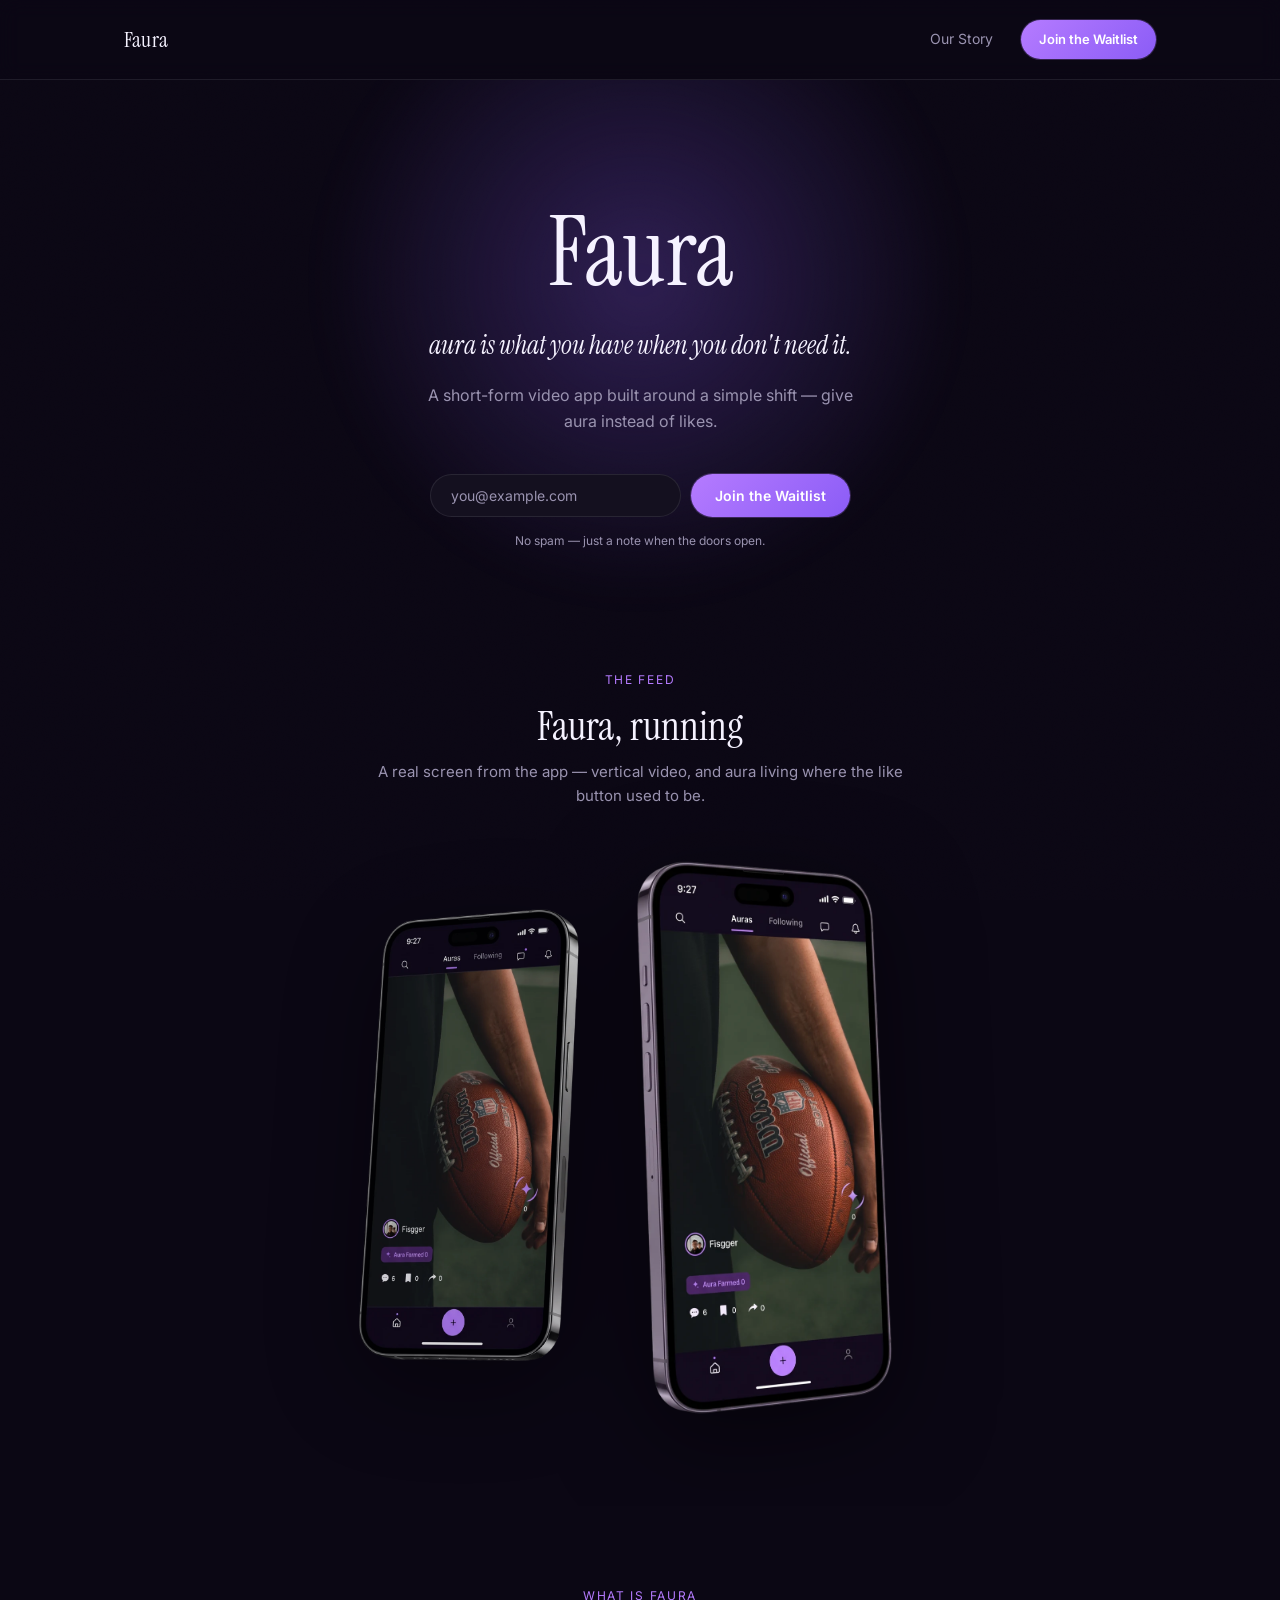
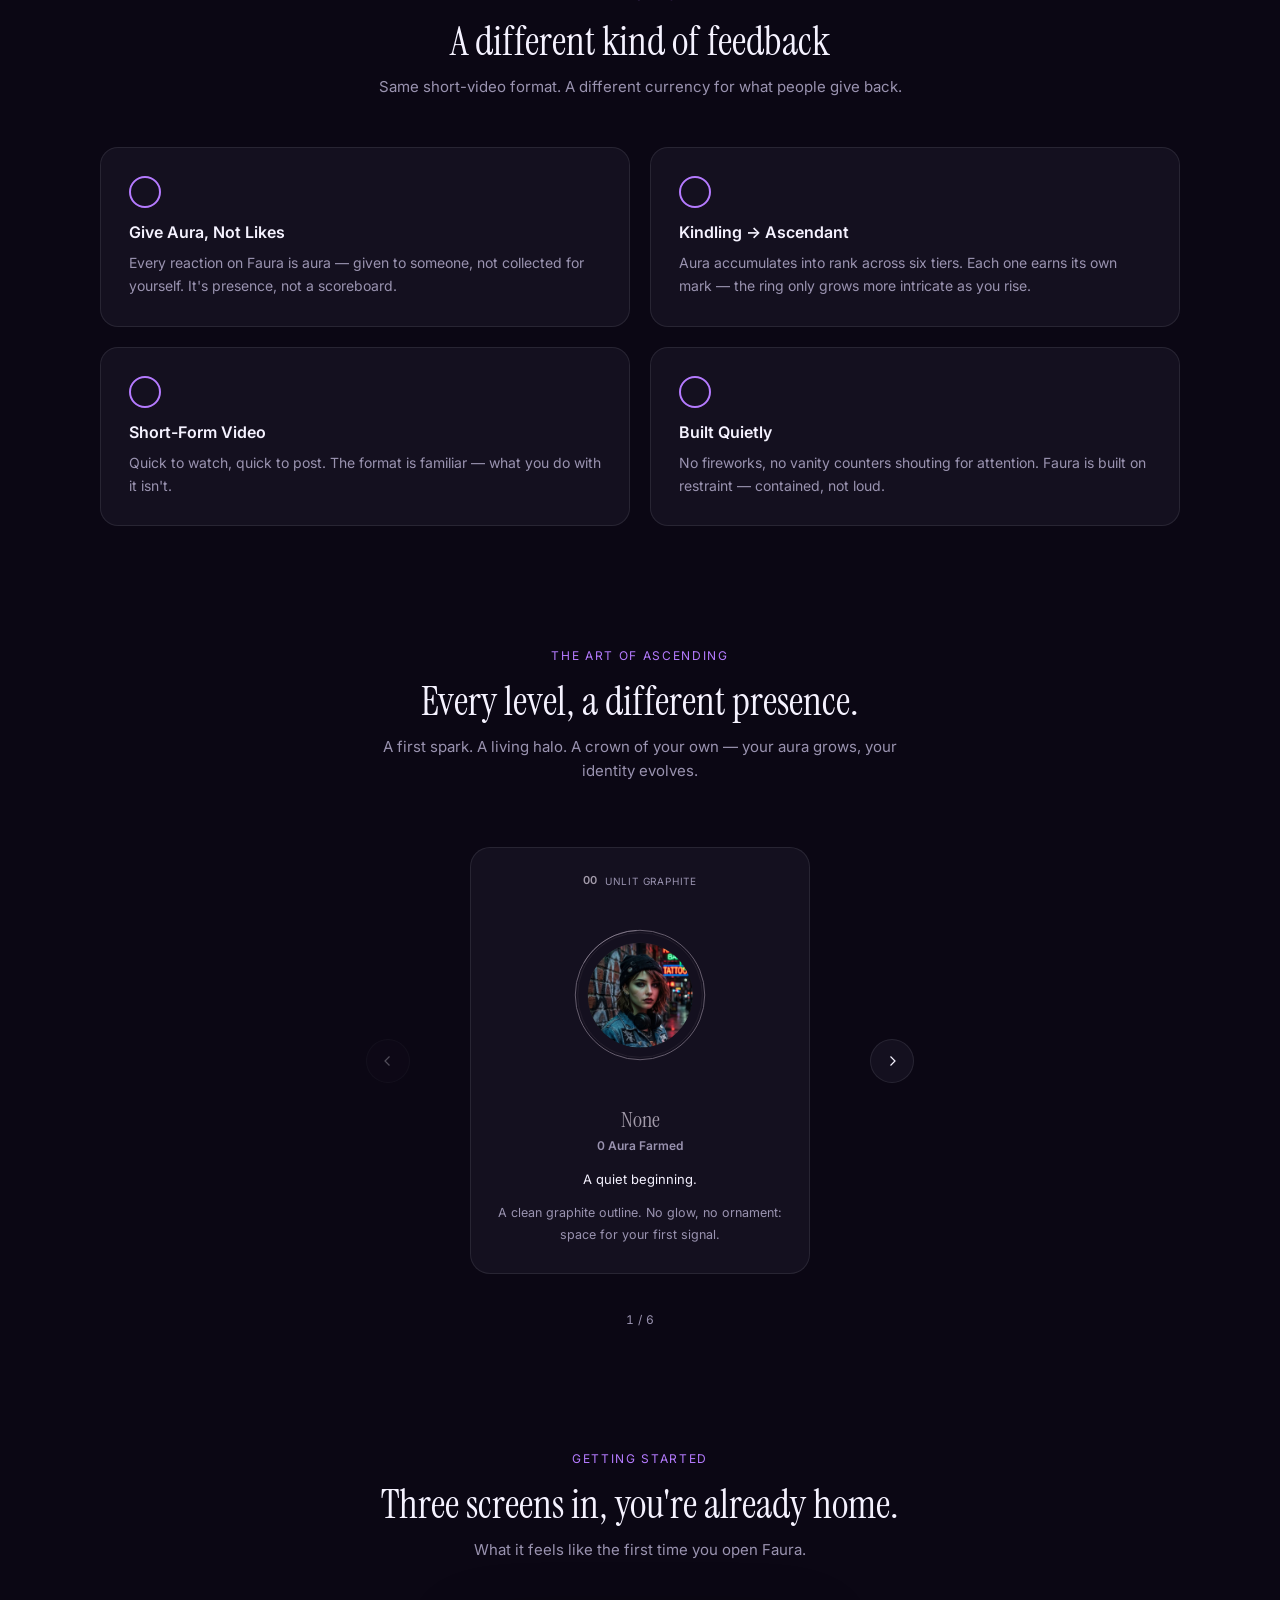
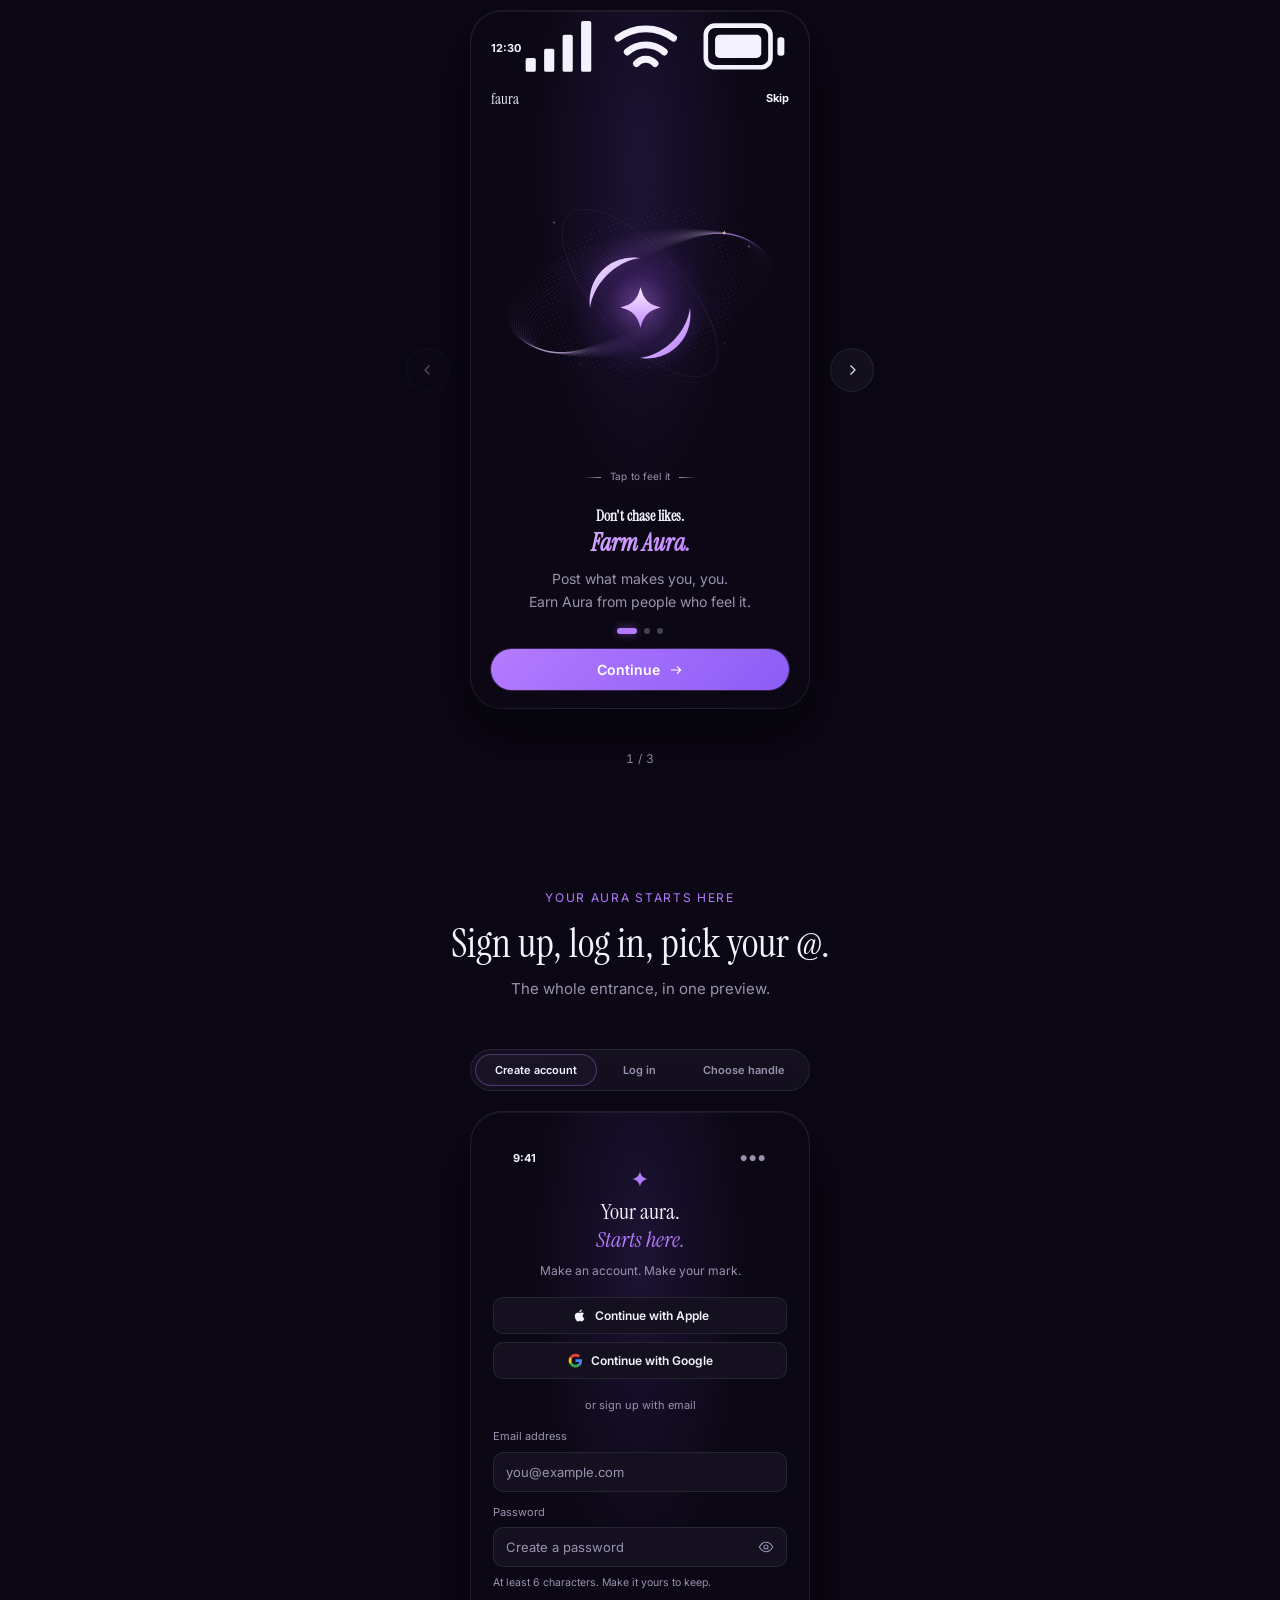
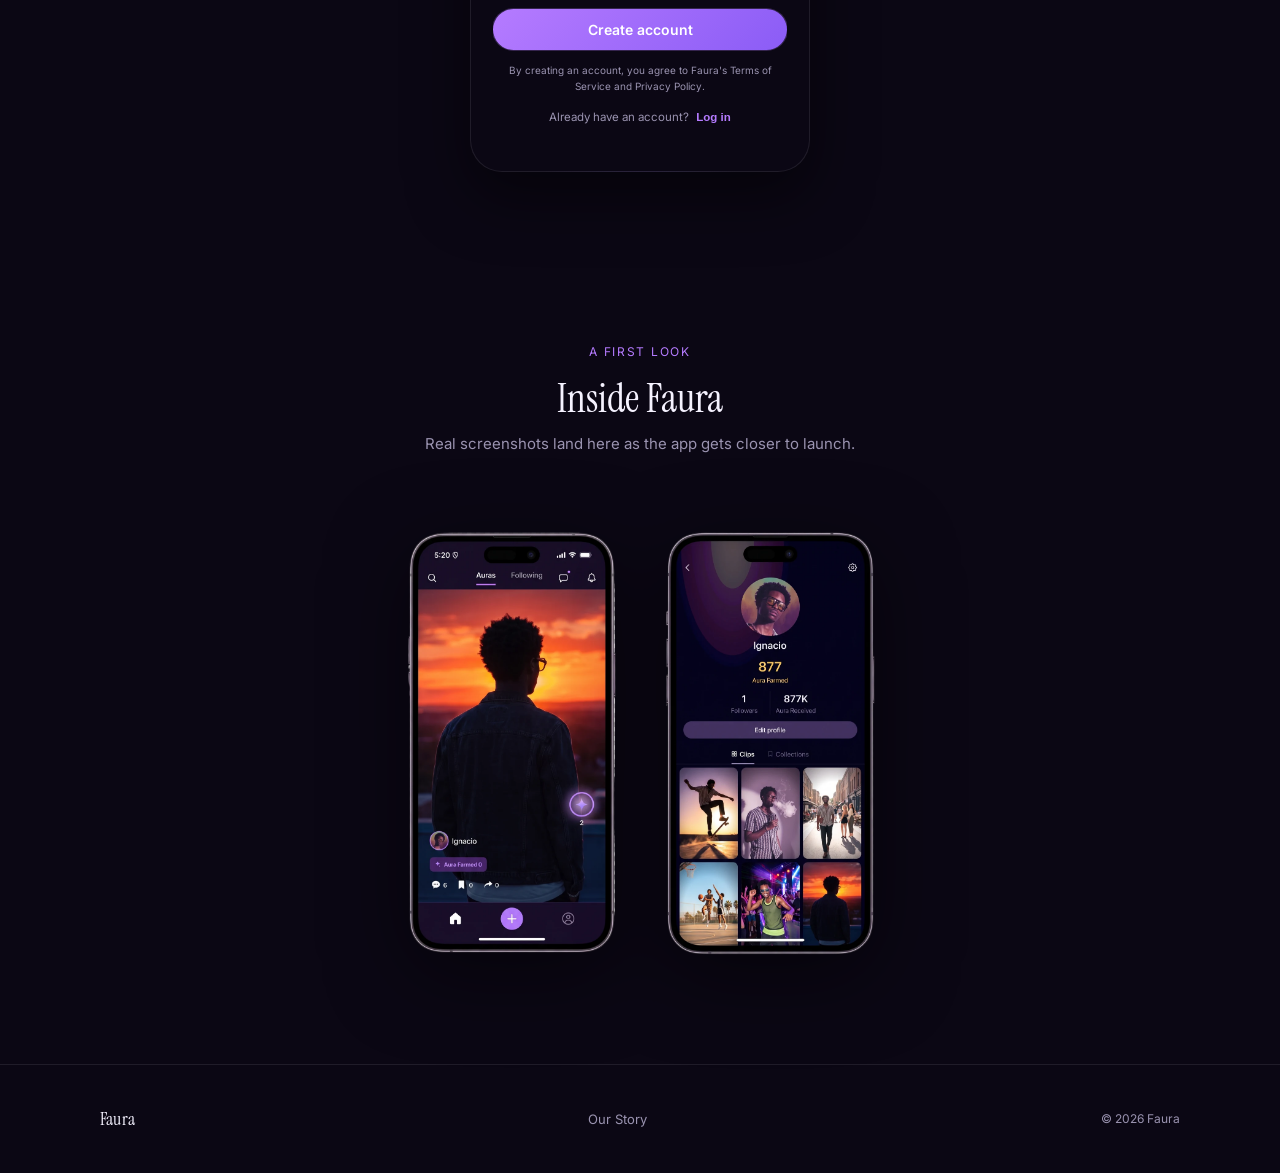
==== commit 8c558931: "Rebuild onboarding slide 1 as a faithful port of the source study Full particle field (15 filament e" ====
--- a/index.html
+++ b/index.html
@@ -221,17 +221,86 @@
 
         <div class="onb-track">
           <article class="onb-slide" data-index="0" data-state="active">
-            <div class="phone-frame">
-              <div class="phone-status"><span>12:30</span><span class="phone-status-icons">●●●</span></div>
-              <div class="onb-visual onb-visual-aura">
-                <div class="onb-glow"></div>
-                <div class="onb-core">
-                  <svg viewBox="0 -2 24 24" aria-hidden="true"><path fill="currentColor" d="M12 1.8c1.34 5.08 3.12 6.86 8.2 8.2-5.08 1.34-6.86 3.12-8.2 8.2-1.34-5.08-3.12-6.86-8.2-8.2 5.08-1.34 6.86-3.12 8.2-8.2Z"/></svg>
+            <div class="phone-frame onb1-phone">
+              <div class="phone-status" aria-hidden="true">
+                <span>12:30</span>
+                <svg viewBox="0 0 58 12" fill="currentColor"><rect x="1" y="8" width="2.2" height="3" rx=".4"/><rect x="5" y="6" width="2.2" height="5" rx=".4"/><rect x="9" y="3" width="2.2" height="8" rx=".4"/><rect x="13" y="0" width="2.2" height="11" rx=".4"/><path fill="none" stroke="currentColor" stroke-width="1.5" stroke-linecap="round" d="M21 3.7a10 10 0 0 1 12 0m-10 3a6 6 0 0 1 8 0m-6 2.5a2.6 2.6 0 0 1 4 0"/><rect x="40" y="1" width="14" height="9" rx="2" fill="none" stroke="currentColor"/><rect x="42" y="3" width="10" height="5" rx="1"/><rect x="55.5" y="3.5" width="1.5" height="4" rx=".6"/></svg>
+              </div>
+              <div class="onb1-topbar"><span class="onb1-brand">faura</span><span class="onb1-skip">Skip</span></div>
+              <div class="onb1-hero">
+                <div class="onb1-field" aria-hidden="true">
+                  <div class="onb1-field-aura"></div>
+                  <div class="onb1-halftone"></div>
+                  <svg class="onb1-filaments" viewBox="0 0 420 368">
+                    <defs>
+                      <linearGradient id="onb1-filament-light" x1="0" y1="0" x2="1" y2="1">
+                        <stop offset="0" stop-color="#7d3fbc" stop-opacity="0"/>
+                        <stop offset=".23" stop-color="#ab71e4"/>
+                        <stop offset=".43" stop-color="#ead8ff"/>
+                        <stop offset=".67" stop-color="#9158ce"/>
+                        <stop offset="1" stop-color="#643888" stop-opacity="0"/>
+                      </linearGradient>
+                      <path id="onb1-signal-glyph" d="M12 1.8c1.34 5.08 3.12 6.86 8.2 8.2-5.08 1.34-6.86 3.12-8.2 8.2-1.34-5.08-3.12-6.86-8.2-8.2 5.08-1.34 6.86-3.12 8.2-8.2Z"/>
+                    </defs>
+                    <g class="onb1-filament-main">
+                      <ellipse cx="210" cy="184" rx="158" ry="41" transform="rotate(-29 210 184)" opacity="0.100"/>
+                      <ellipse cx="210" cy="184" rx="160.2" ry="43.9" transform="rotate(-27.8 210 184)" opacity="0.149"/>
+                      <ellipse cx="210" cy="184" rx="162.4" ry="46.8" transform="rotate(-26.6 210 184)" opacity="0.195"/>
+                      <ellipse cx="210" cy="184" rx="164.6" ry="49.7" transform="rotate(-25.4 210 184)" opacity="0.237"/>
+                      <ellipse cx="210" cy="184" rx="166.8" ry="52.6" transform="rotate(-24.2 210 184)" opacity="0.272"/>
+                      <ellipse cx="210" cy="184" rx="169" ry="55.5" transform="rotate(-23 210 184)" opacity="0.298"/>
+                      <ellipse cx="210" cy="184" rx="171.2" ry="58.4" transform="rotate(-21.8 210 184)" opacity="0.314"/>
+                      <ellipse cx="210" cy="184" rx="173.4" ry="61.3" transform="rotate(-20.6 210 184)" opacity="0.320"/>
+                      <ellipse cx="210" cy="184" rx="175.6" ry="64.2" transform="rotate(-19.4 210 184)" opacity="0.314"/>
+                      <ellipse cx="210" cy="184" rx="177.8" ry="67.1" transform="rotate(-18.2 210 184)" opacity="0.298"/>
+                      <ellipse cx="210" cy="184" rx="180" ry="70" transform="rotate(-17 210 184)" opacity="0.272"/>
+                      <ellipse cx="210" cy="184" rx="182.2" ry="72.9" transform="rotate(-15.8 210 184)" opacity="0.237"/>
+                      <ellipse cx="210" cy="184" rx="184.4" ry="75.8" transform="rotate(-14.6 210 184)" opacity="0.195"/>
+                      <ellipse cx="210" cy="184" rx="186.6" ry="78.7" transform="rotate(-13.4 210 184)" opacity="0.149"/>
+                      <ellipse cx="210" cy="184" rx="188.8" ry="81.6" transform="rotate(-12.2 210 184)" opacity="0.100"/>
+                    </g>
+                    <g class="onb1-filament-cross">
+                      <ellipse cx="210" cy="184" rx="148" ry="61" transform="rotate(48 210 184)"/>
+                      <ellipse cx="210" cy="184" rx="152" ry="66" transform="rotate(51 210 184)" opacity=".4"/>
+                    </g>
+                  </svg>
+                  <div class="onb1-distant-specks"><i></i><i></i><i></i><i></i></div>
+                  <span class="onb1-gold-note"><svg viewBox="0 -2 24 24"><use href="#onb1-signal-glyph"/></svg></span>
+                  <div class="onb1-signal-stream">
+                    <span class="onb1-incoming" style="--x:-147px;--y:-71px;--delay:0s;--size:7px"><svg viewBox="0 -2 24 24"><use href="#onb1-signal-glyph"/></svg></span>
+                    <span class="onb1-incoming" style="--x:147px;--y:56px;--delay:-3.4s;--size:6px"><svg viewBox="0 -2 24 24"><use href="#onb1-signal-glyph"/></svg></span>
+                    <span class="onb1-incoming" style="--x:-104px;--y:114px;--delay:-6.8s;--size:5px"><svg viewBox="0 -2 24 24"><use href="#onb1-signal-glyph"/></svg></span>
+                    <span class="onb1-incoming" style="--x:130px;--y:-121px;--delay:-5.1s;--size:6px"><svg viewBox="0 -2 24 24"><use href="#onb1-signal-glyph"/></svg></span>
+                    <span class="onb1-incoming" style="--x:-168px;--y:34px;--delay:-1.6s;--size:4px"><svg viewBox="0 -2 24 24"><use href="#onb1-signal-glyph"/></svg></span>
+                    <span class="onb1-incoming" style="--x:70px;--y:141px;--delay:-8.2s;--size:4px"><svg viewBox="0 -2 24 24"><use href="#onb1-signal-glyph"/></svg></span>
+                  </div>
                 </div>
+                <button class="onb1-core" type="button" id="onb1-core" aria-label="Play the Aura animation" aria-describedby="onb1-hero-hint">
+                  <span class="onb1-core-glow" id="onb1-core-glow"></span>
+                  <span class="onb1-brackets" id="onb1-brackets" aria-hidden="true">
+                    <svg viewBox="0 0 54 54">
+                      <defs><linearGradient id="onb1-bracket-light" x1="10%" y1="0%" x2="90%" y2="100%"><stop stop-color="#f4e8ff"/><stop offset="1" stop-color="#b67aff"/></linearGradient></defs>
+                      <path fill="url(#onb1-bracket-light)" d="M2.000 27.000 L1.864 25.765 L1.790 24.517 L1.782 23.259 L1.842 21.996 L1.972 20.731 L2.173 19.469 L2.446 18.214 L2.792 16.973 L3.212 15.749 L3.705 14.549 L4.271 13.377 L4.907 12.238 L5.613 11.138 L6.386 10.082 L7.223 9.075 L8.120 8.120 L9.075 7.223 L10.082 6.386 L11.138 5.613 L12.238 4.907 L13.377 4.271 L14.549 3.705 L15.749 3.212 L16.973 2.792 L18.214 2.446 L19.469 2.173 L20.731 1.972 L21.996 1.842 L23.259 1.782 L24.517 1.790 L25.765 1.864 L27.000 2.000 L27.000 2.000 L25.781 2.197 L24.582 2.450 L23.404 2.759 L22.250 3.118 L21.120 3.527 L20.017 3.980 L18.941 4.477 L17.893 5.014 L16.873 5.588 L15.881 6.199 L14.918 6.843 L13.983 7.519 L13.077 8.226 L12.198 8.964 L11.347 9.730 L10.524 10.524 L9.730 11.347 L8.964 12.198 L8.226 13.077 L7.519 13.983 L6.843 14.918 L6.199 15.881 L5.588 16.873 L5.014 17.893 L4.477 18.941 L3.980 20.017 L3.527 21.120 L3.118 22.250 L2.759 23.404 L2.450 24.582 L2.197 25.781 L2.000 27.000Z"/>
+                      <path fill="url(#onb1-bracket-light)" d="M52.000 27.000 L52.136 28.235 L52.210 29.483 L52.218 30.741 L52.158 32.004 L52.028 33.269 L51.827 34.531 L51.554 35.786 L51.208 37.027 L50.788 38.251 L50.295 39.451 L49.729 40.623 L49.093 41.762 L48.387 42.862 L47.614 43.918 L46.777 44.925 L45.880 45.880 L44.925 46.777 L43.918 47.614 L42.862 48.387 L41.762 49.093 L40.623 49.729 L39.451 50.295 L38.251 50.788 L37.027 51.208 L35.786 51.554 L34.531 51.827 L33.269 52.028 L32.004 52.158 L30.741 52.218 L29.483 52.210 L28.235 52.136 L27.000 52.000 L27.000 52.000 L28.219 51.803 L29.418 51.550 L30.596 51.241 L31.750 50.882 L32.880 50.473 L33.983 50.020 L35.059 49.523 L36.107 48.986 L37.127 48.412 L38.119 47.801 L39.082 47.157 L40.017 46.481 L40.923 45.774 L41.802 45.036 L42.653 44.270 L43.476 43.476 L44.270 42.653 L45.036 41.802 L45.774 40.923 L46.481 40.017 L47.157 39.082 L47.801 38.119 L48.412 37.127 L48.986 36.107 L49.523 35.059 L50.020 33.983 L50.473 32.880 L50.882 31.750 L51.241 30.596 L51.550 29.418 L51.803 28.219 L52.000 27.000Z"/>
+                    </svg>
+                  </span>
+                  <span class="onb1-star-breathe" aria-hidden="true"><span class="onb1-star-turn" id="onb1-star-turn">
+                    <svg viewBox="0 -2 24 24"><defs><linearGradient id="onb1-star-light" x1="50%" y1="0%" x2="50%" y2="100%"><stop stop-color="#f6ebff"/><stop offset="1" stop-color="#c58cff"/></linearGradient></defs><path fill="url(#onb1-star-light)" d="M12 1.8c1.34 5.08 3.12 6.86 8.2 8.2-5.08 1.34-6.86 3.12-8.2 8.2-1.34-5.08-3.12-6.86-8.2-8.2 5.08-1.34 6.86-3.12 8.2-8.2Z"/></svg>
+                  </span></span>
+                </button>
+                <span class="onb1-hero-caption" id="onb1-hero-hint">Tap to feel it</span>
               </div>
-            </div>
-            <h3>Don't chase likes.<br /><em>Farm Aura.</em></h3>
-            <p>Post what makes you, you. Earn Aura from people who feel it.</p>
+              <div class="onb1-copy">
+                <h4><span class="onb1-lead-in">Don't chase likes.</span><span class="onb1-headline">Farm Aura.</span></h4>
+                <p class="onb1-lede"><span>Post what makes you, you.</span><span>Earn Aura from people who feel it.</span></p>
+              </div>
+              <div class="onb1-footer">
+                <div class="onb1-progress" aria-hidden="true"><i></i><i></i><i></i></div>
+                <button type="button" class="btn btn-primary onb1-cta" id="onb1-continue">Continue
+                  <svg viewBox="0 0 24 24" fill="none" stroke="currentColor" stroke-width="1.6" stroke-linecap="round" stroke-linejoin="round" aria-hidden="true"><path d="M5 12h14m-5-5 5 5-5 5"/></svg>
+                </button>
+              </div>
+            </div>
           </article>
 
           <article class="onb-slide" data-index="1">
@@ -550,7 +619,58 @@
     prev.addEventListener('click', function () { if (index > 0) { index--; render(); } });
     next.addEventListener('click', function () { if (index < slides.length - 1) { index++; render(); } });
 
+    var continueBtn = document.getElementById('onb1-continue');
+    if (continueBtn) continueBtn.addEventListener('click', function () { next.click(); });
+
     render();
+  })();
+  </script>
+
+  <script>
+  (function () {
+    var core = document.getElementById('onb1-core');
+    if (!core) return;
+    var star = document.getElementById('onb1-star-turn');
+    var brackets = document.getElementById('onb1-brackets');
+    var glow = document.getElementById('onb1-core-glow');
+    var reduceMotion = window.matchMedia('(prefers-reduced-motion: reduce)');
+    var playing = false;
+
+    async function replay() {
+      if (playing || reduceMotion.matches || document.hidden) return;
+      playing = true;
+      core.setAttribute('aria-busy', 'true');
+      var animations = [
+        star.animate([
+          { transform: 'rotate(0deg) scale(1)', offset: 0, easing: 'cubic-bezier(.5,0,.9,.7)' },
+          { transform: 'rotate(720deg) scale(.52)', offset: .45 },
+          { transform: 'rotate(1440deg) scale(.19)', offset: .64, easing: 'cubic-bezier(.15,.75,.3,1)' },
+          { transform: 'rotate(1440deg) scale(1.19)', offset: .8, easing: 'ease-out' },
+          { transform: 'rotate(1440deg) scale(1)', offset: 1 }
+        ], { duration: 1100, easing: 'linear' }),
+        brackets.animate([
+          { transform: 'rotate(0deg) scale(1)', offset: 0 },
+          { transform: 'rotate(-360deg) scale(.91)', offset: .64 },
+          { transform: 'rotate(-360deg) scale(1.05)', offset: .82 },
+          { transform: 'rotate(-360deg) scale(1)', offset: 1 }
+        ], { duration: 1100, easing: 'cubic-bezier(.22,.65,.3,1)' }),
+        glow.animate([
+          { opacity: .6, offset: 0 }, { opacity: .32, offset: .6 },
+          { opacity: 1, offset: .8 }, { opacity: 1, offset: 1 }
+        ], { duration: 1100, easing: 'ease-out' })
+      ];
+      try {
+        await Promise.all(animations.map(function (a) { return a.finished; }));
+      } catch (e) {
+        // cancellation restores base styles
+      } finally {
+        animations.forEach(function (a) { a.cancel(); });
+        playing = false;
+        core.removeAttribute('aria-busy');
+      }
+    }
+
+    core.addEventListener('click', replay);
   })();
   </script>
 
--- a/styles.css
+++ b/styles.css
@@ -679,37 +679,360 @@
   object-position: top center;
 }
 
-.onb-visual-aura {
-  background: radial-gradient(ellipse at 50% 45%, rgba(139, 92, 246, 0.12), transparent 65%);
-}
-
-.onb-glow {
-  position: absolute;
-  width: 160px;
-  height: 160px;
-  border-radius: 50%;
-  background: radial-gradient(circle, rgba(181, 123, 255, 0.35), rgba(139, 92, 246, 0.08) 55%, transparent 75%);
-  animation: onb-breathe 4s ease-in-out infinite;
-}
-
-.onb-core {
+/* ---- slide 1: farm aura (ported in full: field, particles, tap-to-replay core) ---- */
+
+.onb1-phone {
+  aspect-ratio: 9 / 18.5;
+}
+
+.onb1-topbar {
   position: relative;
-  width: 64px;
-  height: 64px;
+  z-index: 3;
+  flex: 0 0 40px;
+  padding: 4px 20px 0;
+  display: flex;
+  align-items: center;
+  justify-content: space-between;
+}
+
+.onb1-brand {
+  font-family: var(--font-serif);
+  font-size: 15px;
+}
+
+.onb1-skip {
+  font-family: var(--font-sans);
+  font-size: 11px;
+  font-weight: 700;
+  color: var(--text-primary);
+}
+
+.onb1-hero {
+  position: relative;
+  flex: 1 1 auto;
+  min-height: 0;
+  isolation: isolate;
   display: grid;
   place-items: center;
-  color: var(--text-primary);
-  filter: drop-shadow(0 0 14px rgba(181, 123, 255, 0.6));
-}
-
-.onb-core svg {
+}
+
+.onb1-field {
+  position: absolute;
+  width: 100%;
+  max-width: 300px;
+  aspect-ratio: 420 / 368;
+  top: 46%;
+  left: 50%;
+  transform: translate(-50%, -50%);
+  pointer-events: none;
+}
+
+.onb1-field-aura {
+  position: absolute;
+  inset: 20% 25%;
+  border-radius: 50%;
+  background: radial-gradient(ellipse, rgba(170, 88, 246, 0.22), rgba(114, 57, 180, 0.06) 45%, transparent 70%);
+  animation: onb1-field-breathe 7s ease-in-out infinite;
+}
+
+.onb1-halftone {
+  position: absolute;
+  inset: 10% 6%;
+  opacity: 0.5;
+  transform: rotate(-22deg);
+  background-image: radial-gradient(rgba(175, 113, 233, 0.45) 0.75px, transparent 0.9px);
+  background-size: 5px 5px;
+  -webkit-mask-image: radial-gradient(ellipse at center, transparent 36%, #000 49%, transparent 69%);
+  mask-image: radial-gradient(ellipse at center, transparent 36%, #000 49%, transparent 69%);
+}
+
+.onb1-filaments {
+  position: absolute;
+  inset: 0;
   width: 100%;
   height: 100%;
-}
-
-@keyframes onb-breathe {
-  0%, 100% { transform: scale(1); opacity: 0.85; }
-  50% { transform: scale(1.08); opacity: 1; }
+  overflow: visible;
+  animation: onb1-field-tilt 19s ease-in-out infinite alternate;
+}
+
+.onb1-filament-main {
+  fill: none;
+  stroke: url(#onb1-filament-light);
+  stroke-width: 0.62;
+}
+
+.onb1-filament-cross {
+  fill: none;
+  stroke: #b68af0;
+  stroke-width: 0.7;
+  opacity: 0.15;
+}
+
+.onb1-distant-specks {
+  position: absolute;
+  inset: 0;
+}
+
+.onb1-distant-specks i {
+  position: absolute;
+  width: 2px;
+  height: 2px;
+  border-radius: 50%;
+  background: #c6a4e8;
+  opacity: 0.48;
+}
+
+.onb1-distant-specks i:nth-child(1) { left: 21%; top: 23%; }
+.onb1-distant-specks i:nth-child(2) { left: 78%; top: 69%; width: 1px; height: 1px; }
+.onb1-distant-specks i:nth-child(3) { left: 30%; top: 77%; width: 1px; height: 1px; }
+.onb1-distant-specks i:nth-child(4) { left: 86%; top: 32%; }
+
+.onb1-gold-note {
+  position: absolute;
+  top: 22%;
+  right: 20%;
+  width: 7px;
+  height: 7px;
+  color: #e8c689;
+  opacity: 0.88;
+  transform: rotate(12deg);
+}
+
+.onb1-gold-note svg {
+  width: 100%;
+  height: 100%;
+  fill: currentColor;
+}
+
+.onb1-signal-stream {
+  position: absolute;
+  inset: 0;
+}
+
+.onb1-incoming {
+  position: absolute;
+  left: 50%;
+  top: 50%;
+  width: var(--size);
+  height: var(--size);
+  margin: -3px;
+  color: #d7afff;
+  opacity: 0;
+  animation: onb1-converge 9s var(--delay) cubic-bezier(0.58, 0.04, 0.8, 0.7) infinite both;
+}
+
+.onb1-incoming svg {
+  display: block;
+  width: 100%;
+  height: 100%;
+  fill: currentColor;
+}
+
+.onb1-core {
+  width: 108px;
+  height: 108px;
+  position: relative;
+  z-index: 2;
+  display: grid;
+  place-items: center;
+  padding: 0;
+  border: 0;
+  border-radius: 50%;
+  background: transparent;
+  color: var(--aura-primary);
+  animation: onb1-core-drift 7s ease-in-out infinite;
+}
+
+.onb1-core-glow {
+  position: absolute;
+  inset: -26px;
+  border-radius: 50%;
+  pointer-events: none;
+  background: radial-gradient(circle, rgba(201, 138, 255, 0.19), rgba(138, 71, 218, 0.08) 31%, transparent 65%);
+}
+
+.onb1-brackets {
+  position: absolute;
+  inset: 0;
+  filter: drop-shadow(0 0 7px rgba(177, 115, 247, 0.16));
+  pointer-events: none;
+}
+
+.onb1-brackets svg {
+  width: 100%;
+  height: 100%;
+  display: block;
+  overflow: visible;
+}
+
+.onb1-star-breathe {
+  position: absolute;
+  width: 59px;
+  height: 59px;
+  display: grid;
+  place-items: center;
+  pointer-events: none;
+  animation: onb1-star-breathe 7s ease-in-out infinite;
+}
+
+.onb1-star-turn {
+  width: 100%;
+  height: 100%;
+}
+
+.onb1-star-turn svg {
+  display: block;
+  width: 100%;
+  height: 100%;
+  filter: drop-shadow(0 0 11px rgba(189, 132, 254, 0.33));
+}
+
+.onb1-hero-caption {
+  position: absolute;
+  bottom: 4%;
+  inset-inline: 0;
+  text-align: center;
+  font-family: var(--font-sans);
+  font-size: 10px;
+  letter-spacing: 0.015em;
+  color: var(--text-muted);
+}
+
+.onb1-hero-caption::before,
+.onb1-hero-caption::after {
+  content: "";
+  display: inline-block;
+  vertical-align: middle;
+  width: 17px;
+  height: 1px;
+  background: linear-gradient(90deg, transparent, var(--text-muted));
+  margin-right: 9px;
+}
+
+.onb1-hero-caption::after {
+  background: linear-gradient(90deg, var(--text-muted), transparent);
+  margin-right: 0;
+  margin-left: 9px;
+}
+
+.onb1-copy {
+  position: relative;
+  padding: 8px 20px 0;
+  text-align: center;
+}
+
+.onb1-copy h4 {
+  margin: 0;
+  font-family: var(--font-serif);
+  font-size: 24px;
+  line-height: 1.2;
+}
+
+.onb1-lead-in {
+  display: block;
+  margin-bottom: 4px;
+  font-size: 15px;
+  color: var(--text-primary);
+}
+
+.onb1-headline {
+  display: block;
+  font-style: italic;
+  color: var(--aura-primary);
+  background: linear-gradient(110deg, #f1e2ff 5%, #d2a2ff 35%, #bd7dfa 82%);
+  -webkit-background-clip: text;
+  background-clip: text;
+  -webkit-text-fill-color: transparent;
+}
+
+.onb1-lede {
+  margin: 10px 0 0;
+  font-family: var(--font-sans);
+  color: var(--text-muted);
+  font-size: 12px;
+  line-height: 1.7;
+}
+
+.onb1-lede span {
+  display: block;
+}
+
+.onb1-footer {
+  position: relative;
+  padding: 14px 20px 18px;
+}
+
+.onb1-progress {
+  display: flex;
+  justify-content: center;
+  align-items: center;
+  gap: 7px;
+  height: 8px;
+  margin-bottom: 14px;
+}
+
+.onb1-progress i {
+  width: 6px;
+  height: 6px;
+  border-radius: 50%;
+  background: rgba(245, 242, 255, 0.25);
+}
+
+.onb1-progress i:first-child {
+  width: 20px;
+  border-radius: 99px;
+  background: var(--aura-primary);
+  box-shadow: 0 0 10px rgba(181, 123, 255, 0.48);
+}
+
+.onb1-cta {
+  width: 100%;
+  gap: 8px;
+}
+
+.onb1-cta svg {
+  width: 16px;
+  height: 16px;
+}
+
+@keyframes onb1-core-drift {
+  0%, 100% { transform: translateY(2px); }
+  50% { transform: translateY(-3px); }
+}
+
+@keyframes onb1-star-breathe {
+  0%, 100% { transform: scale(1); opacity: 0.94; }
+  50% { transform: scale(1.035); opacity: 1; }
+}
+
+@keyframes onb1-field-breathe {
+  0%, 100% { transform: scale(0.96); opacity: 0.75; }
+  50% { transform: scale(1.045); opacity: 1; }
+}
+
+@keyframes onb1-field-tilt {
+  from { transform: rotate(-3deg); }
+  to { transform: rotate(4deg); }
+}
+
+@keyframes onb1-converge {
+  0%, 12% { transform: translate(var(--x), var(--y)) scale(0.6) rotate(-20deg); opacity: 0; }
+  26% { opacity: 0.7; }
+  64% { opacity: 0.52; }
+  76%, 100% { transform: translate(0, 0) scale(0.15) rotate(65deg); opacity: 0; }
+}
+
+@media (prefers-reduced-motion: reduce) {
+  .onb1-field-aura,
+  .onb1-filaments,
+  .onb1-incoming,
+  .onb1-core,
+  .onb1-star-breathe {
+    animation: none !important;
+  }
+  .onb1-incoming {
+    opacity: 0;
+  }
 }
 
 .onb-visual-ranks {
@@ -730,10 +1053,6 @@
 .onb-rank-dot-lg {
   width: 30px;
   height: 30px;
-}
-
-@media (prefers-reduced-motion: reduce) {
-  .onb-glow { animation: none; }
 }
 
 /* ---------- auth demo ---------- */
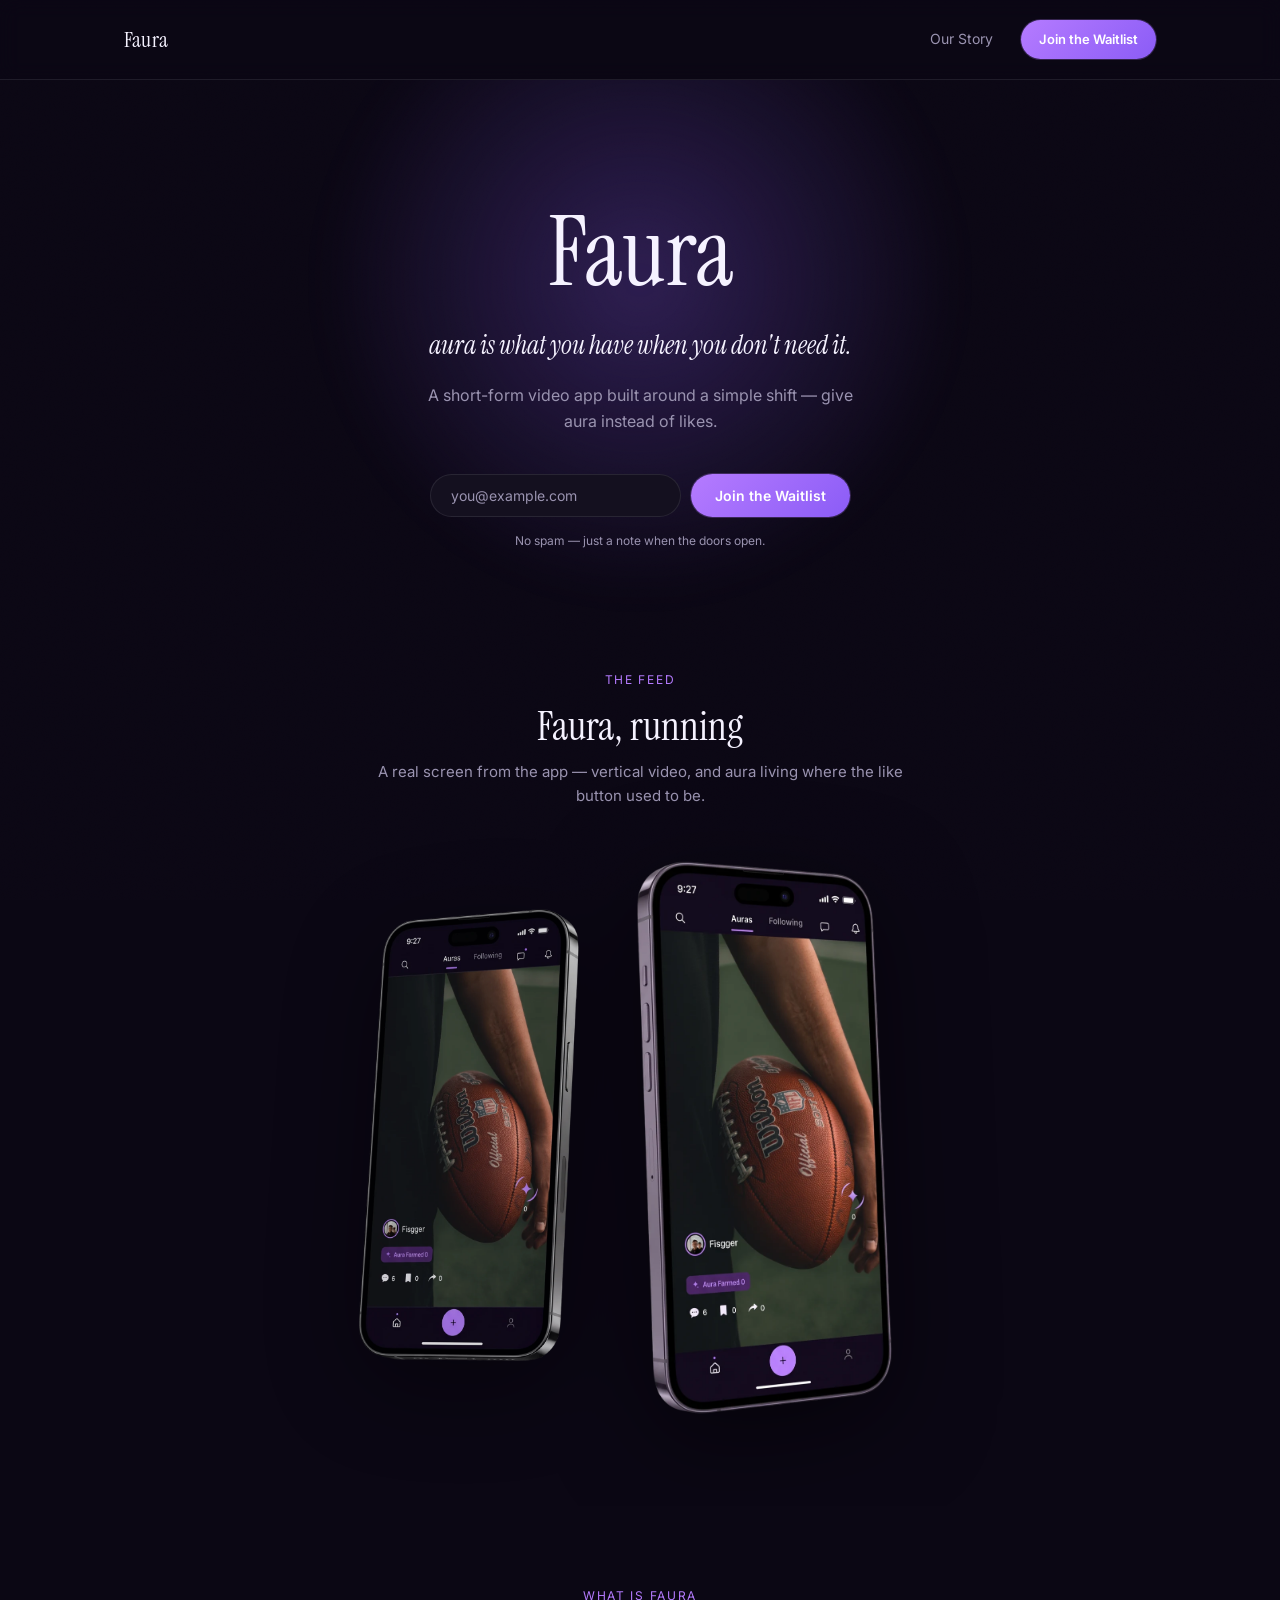
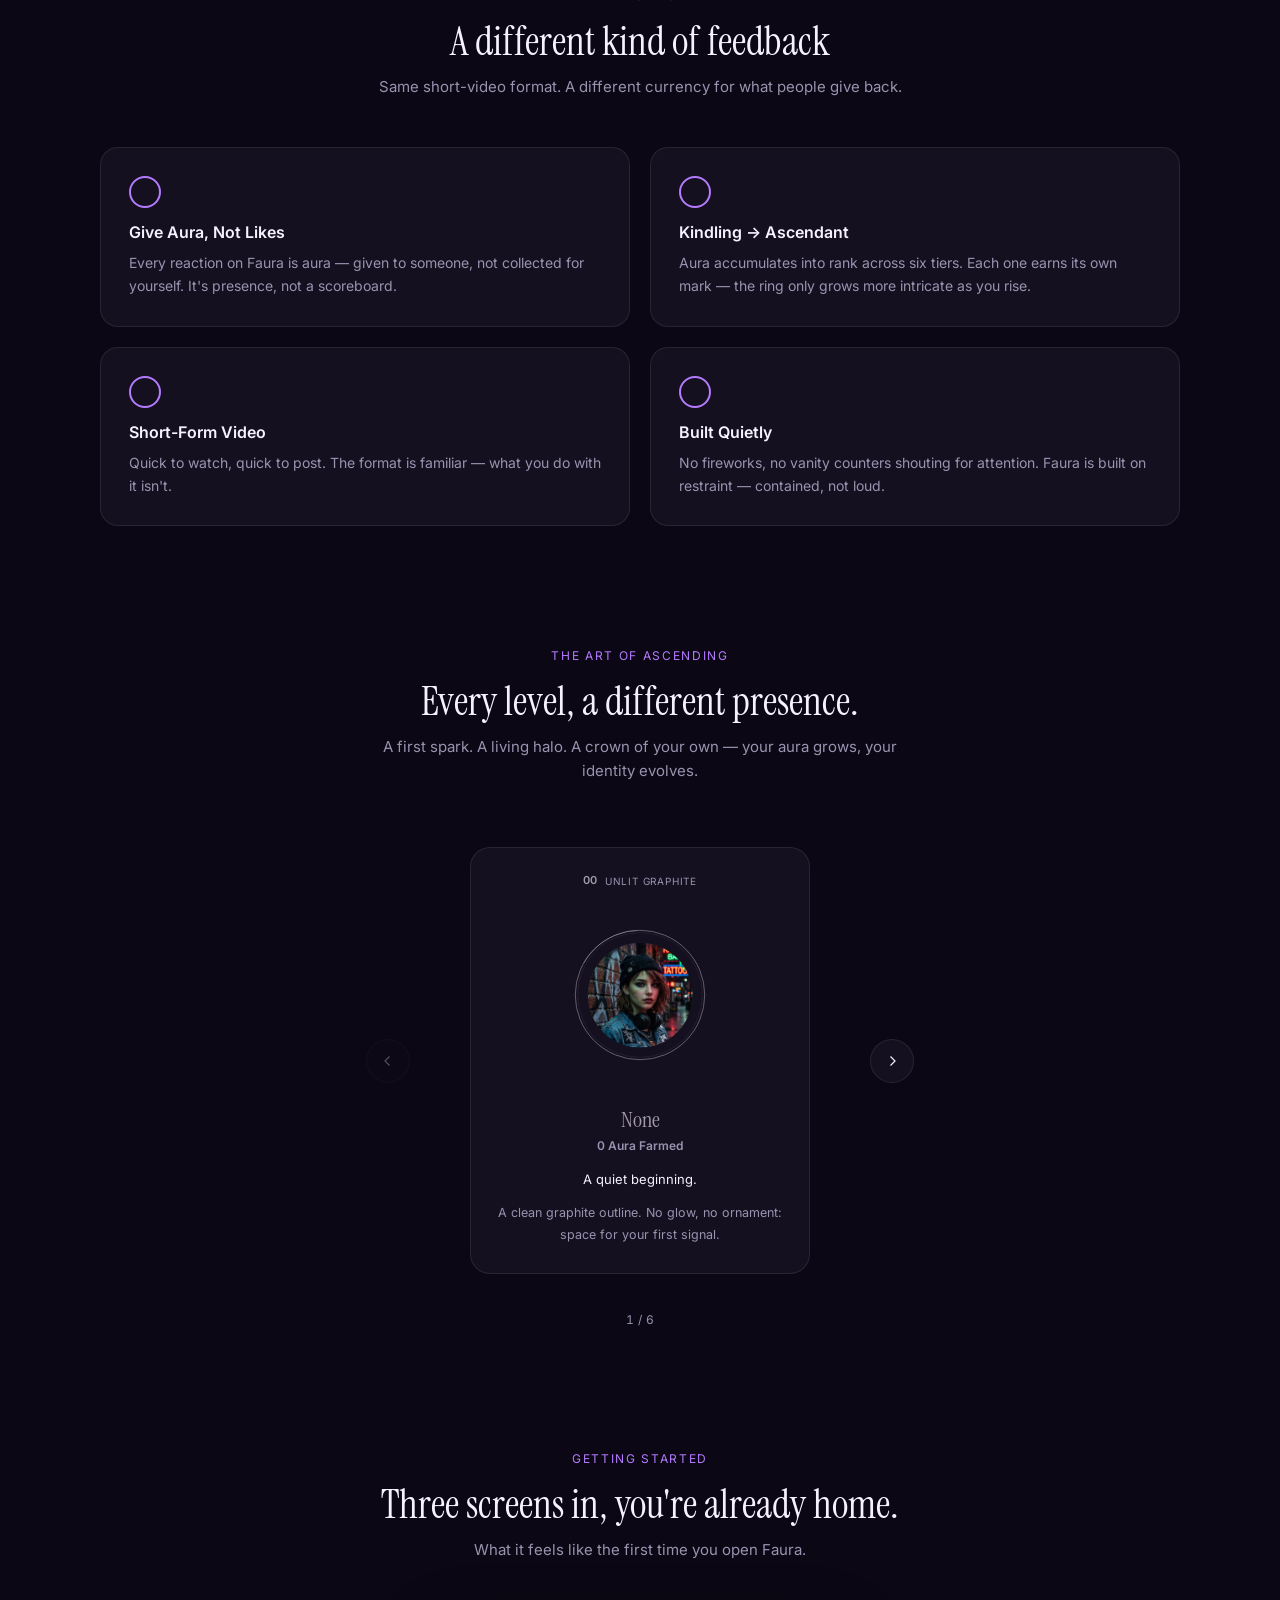
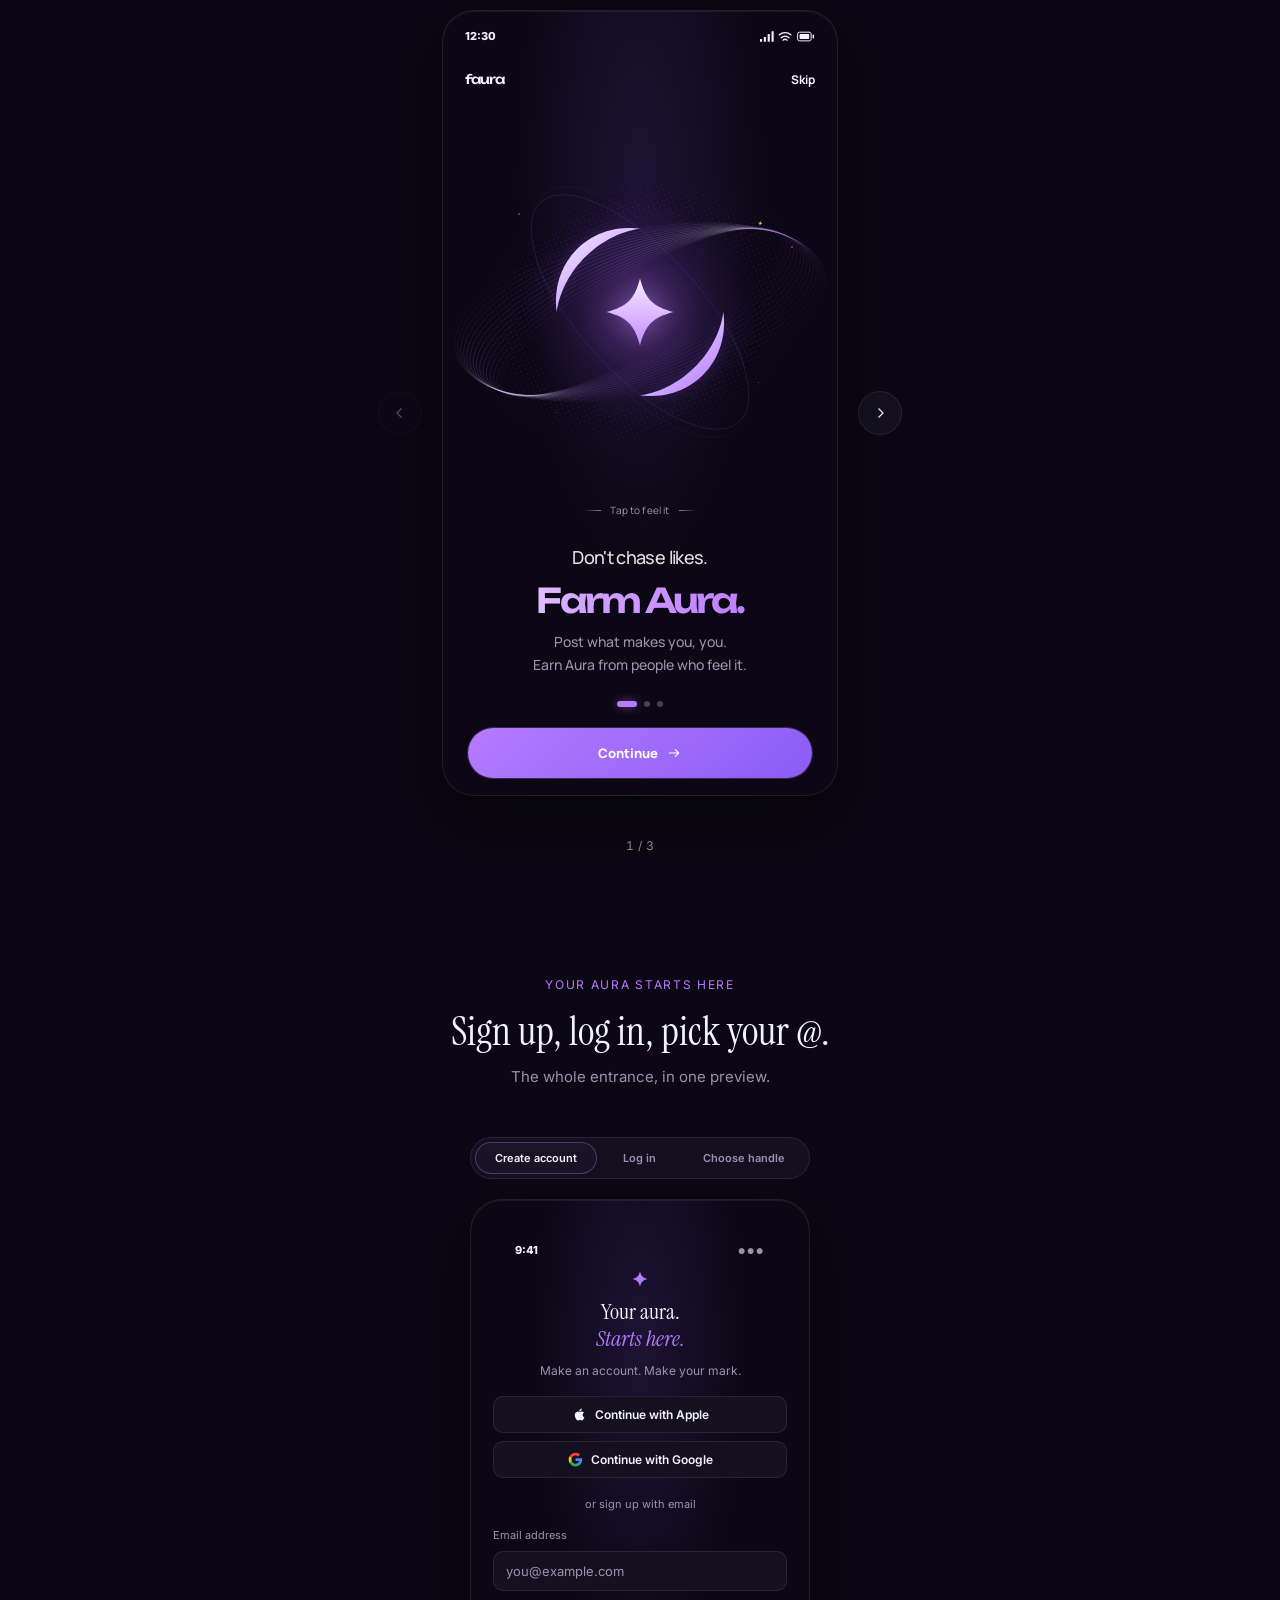
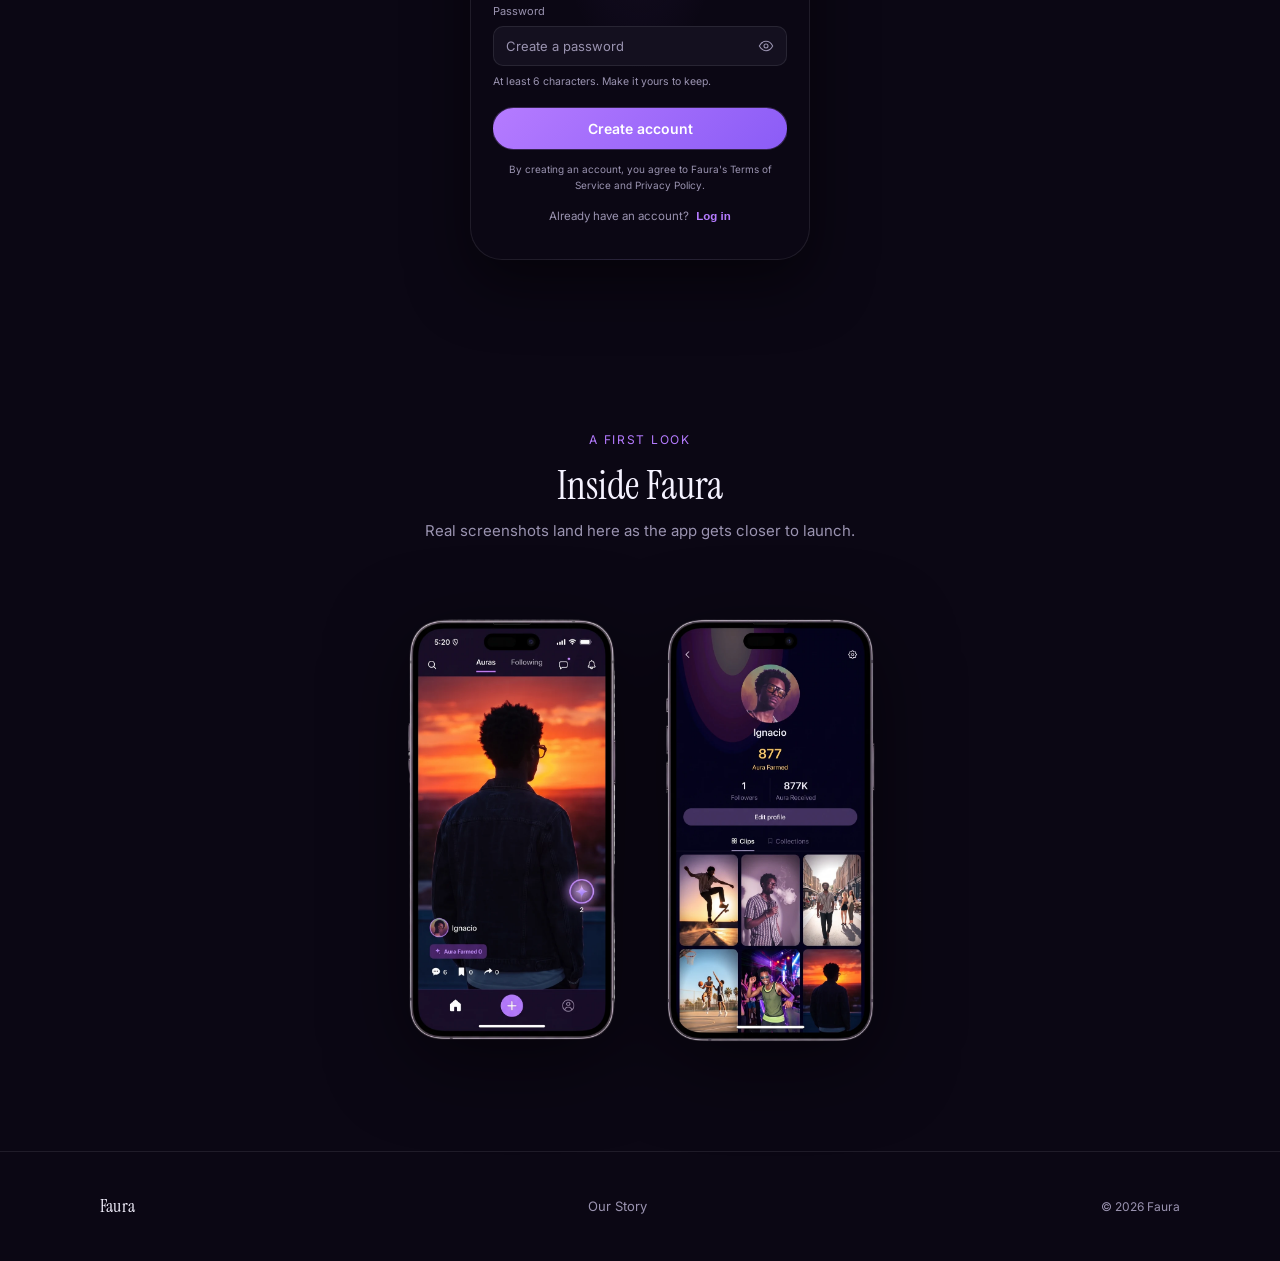
==== commit 55dd0671: "Fix slide 1 proportions and typography to match the source exactly The status-bar icons had no expli" ====
--- a/index.html
+++ b/index.html
@@ -18,6 +18,7 @@
   <link rel="preconnect" href="https://fonts.googleapis.com" />
   <link rel="preconnect" href="https://fonts.gstatic.com" crossorigin />
   <link href="https://fonts.googleapis.com/css2?family=Instrument+Serif:ital@0;1&family=Inter:wght@400;500;600;700&display=swap" rel="stylesheet" />
+  <link href="https://fonts.googleapis.com/css2?family=Unbounded:wght@500;600;700&family=Manrope:wght@500;700;800&display=swap" rel="stylesheet" />
 
   <link rel="stylesheet" href="styles.css" />
 </head>
--- a/styles.css
+++ b/styles.css
@@ -588,15 +588,21 @@
 }
 
 .phone-status {
-  flex: 0 0 30px;
+  flex: 0 0 42px;
   display: flex;
   align-items: center;
   justify-content: space-between;
-  padding: 10px 20px 0;
+  padding: 13px 22px 4px;
   font-family: var(--font-sans);
   font-size: 11px;
-  font-weight: 700;
+  font-weight: 800;
   color: var(--text-primary);
+}
+
+.phone-status svg {
+  width: 56px;
+  height: 12px;
+  flex-shrink: 0;
 }
 
 .phone-status-icons {
@@ -622,7 +628,7 @@
 
 .onb-track {
   flex: 1 1 auto;
-  max-width: 340px;
+  max-width: 396px;
   min-width: 0;
 }
 
@@ -682,27 +688,29 @@
 /* ---- slide 1: farm aura (ported in full: field, particles, tap-to-replay core) ---- */
 
 .onb1-phone {
-  aspect-ratio: 9 / 18.5;
+  aspect-ratio: 396 / 786;
 }
 
 .onb1-topbar {
   position: relative;
   z-index: 3;
-  flex: 0 0 40px;
-  padding: 4px 20px 0;
+  flex: 0 0 46px;
+  padding: 7px 22px 0;
   display: flex;
   align-items: center;
   justify-content: space-between;
 }
 
 .onb1-brand {
-  font-family: var(--font-serif);
-  font-size: 15px;
+  font-family: 'Unbounded', sans-serif;
+  font-size: 13px;
+  font-weight: 500;
+  letter-spacing: -0.07em;
 }
 
 .onb1-skip {
-  font-family: var(--font-sans);
-  font-size: 11px;
+  font-family: 'Manrope', sans-serif;
+  font-size: 12px;
   font-weight: 700;
   color: var(--text-primary);
 }
@@ -710,7 +718,7 @@
 .onb1-hero {
   position: relative;
   flex: 1 1 auto;
-  min-height: 0;
+  min-height: 282px;
   isolation: isolate;
   display: grid;
   place-items: center;
@@ -718,10 +726,10 @@
 
 .onb1-field {
   position: absolute;
-  width: 100%;
-  max-width: 300px;
-  aspect-ratio: 420 / 368;
-  top: 46%;
+  width: 420px;
+  height: 368px;
+  max-width: none;
+  top: 50%;
   left: 50%;
   transform: translate(-50%, -50%);
   pointer-events: none;
@@ -829,8 +837,8 @@
 }
 
 .onb1-core {
-  width: 108px;
-  height: 108px;
+  width: 180px;
+  height: 180px;
   position: relative;
   z-index: 2;
   display: grid;
@@ -845,7 +853,7 @@
 
 .onb1-core-glow {
   position: absolute;
-  inset: -26px;
+  inset: -43px;
   border-radius: 50%;
   pointer-events: none;
   background: radial-gradient(circle, rgba(201, 138, 255, 0.19), rgba(138, 71, 218, 0.08) 31%, transparent 65%);
@@ -867,8 +875,8 @@
 
 .onb1-star-breathe {
   position: absolute;
-  width: 59px;
-  height: 59px;
+  width: 98px;
+  height: 98px;
   display: grid;
   place-items: center;
   pointer-events: none;
@@ -889,13 +897,13 @@
 
 .onb1-hero-caption {
   position: absolute;
-  bottom: 4%;
+  bottom: 8px;
   inset-inline: 0;
   text-align: center;
-  font-family: var(--font-sans);
+  font-family: 'Manrope', sans-serif;
   font-size: 10px;
   letter-spacing: 0.015em;
-  color: var(--text-muted);
+  color: #a39aa9;
 }
 
 .onb1-hero-caption::before,
@@ -905,39 +913,44 @@
   vertical-align: middle;
   width: 17px;
   height: 1px;
-  background: linear-gradient(90deg, transparent, var(--text-muted));
+  background: linear-gradient(90deg, transparent, #947d9f);
   margin-right: 9px;
 }
 
 .onb1-hero-caption::after {
-  background: linear-gradient(90deg, var(--text-muted), transparent);
+  background: linear-gradient(90deg, #947d9f, transparent);
   margin-right: 0;
   margin-left: 9px;
 }
 
 .onb1-copy {
   position: relative;
-  padding: 8px 20px 0;
+  padding: 19px 24px 0;
   text-align: center;
 }
 
 .onb1-copy h4 {
   margin: 0;
-  font-family: var(--font-serif);
-  font-size: 24px;
-  line-height: 1.2;
+  font-family: 'Unbounded', sans-serif;
+  font-size: 34px;
+  line-height: 1.25;
+  font-weight: 600;
+  letter-spacing: -0.075em;
 }
 
 .onb1-lead-in {
   display: block;
-  margin-bottom: 4px;
-  font-size: 15px;
-  color: var(--text-primary);
+  margin-bottom: 9px;
+  font-family: 'Manrope', sans-serif;
+  font-size: 18px;
+  line-height: 1.4;
+  font-weight: 500;
+  letter-spacing: -0.035em;
+  color: #e3dfe9;
 }
 
 .onb1-headline {
   display: block;
-  font-style: italic;
   color: var(--aura-primary);
   background: linear-gradient(110deg, #f1e2ff 5%, #d2a2ff 35%, #bd7dfa 82%);
   -webkit-background-clip: text;
@@ -946,11 +959,12 @@
 }
 
 .onb1-lede {
-  margin: 10px 0 0;
-  font-family: var(--font-sans);
-  color: var(--text-muted);
-  font-size: 12px;
-  line-height: 1.7;
+  margin: 15px 0 0;
+  font-family: 'Manrope', sans-serif;
+  color: #aaa3b1;
+  font-size: 13px;
+  font-weight: 500;
+  line-height: 1.8;
 }
 
 .onb1-lede span {
@@ -959,7 +973,7 @@
 
 .onb1-footer {
   position: relative;
-  padding: 14px 20px 18px;
+  padding: 24px 25px 17px;
 }
 
 .onb1-progress {
@@ -968,7 +982,7 @@
   align-items: center;
   gap: 7px;
   height: 8px;
-  margin-bottom: 14px;
+  margin-bottom: 20px;
 }
 
 .onb1-progress i {
@@ -988,6 +1002,10 @@
 .onb1-cta {
   width: 100%;
   gap: 8px;
+  padding: 16px 38px;
+  font-family: 'Manrope', sans-serif;
+  font-size: 13px;
+  font-weight: 800;
 }
 
 .onb1-cta svg {
